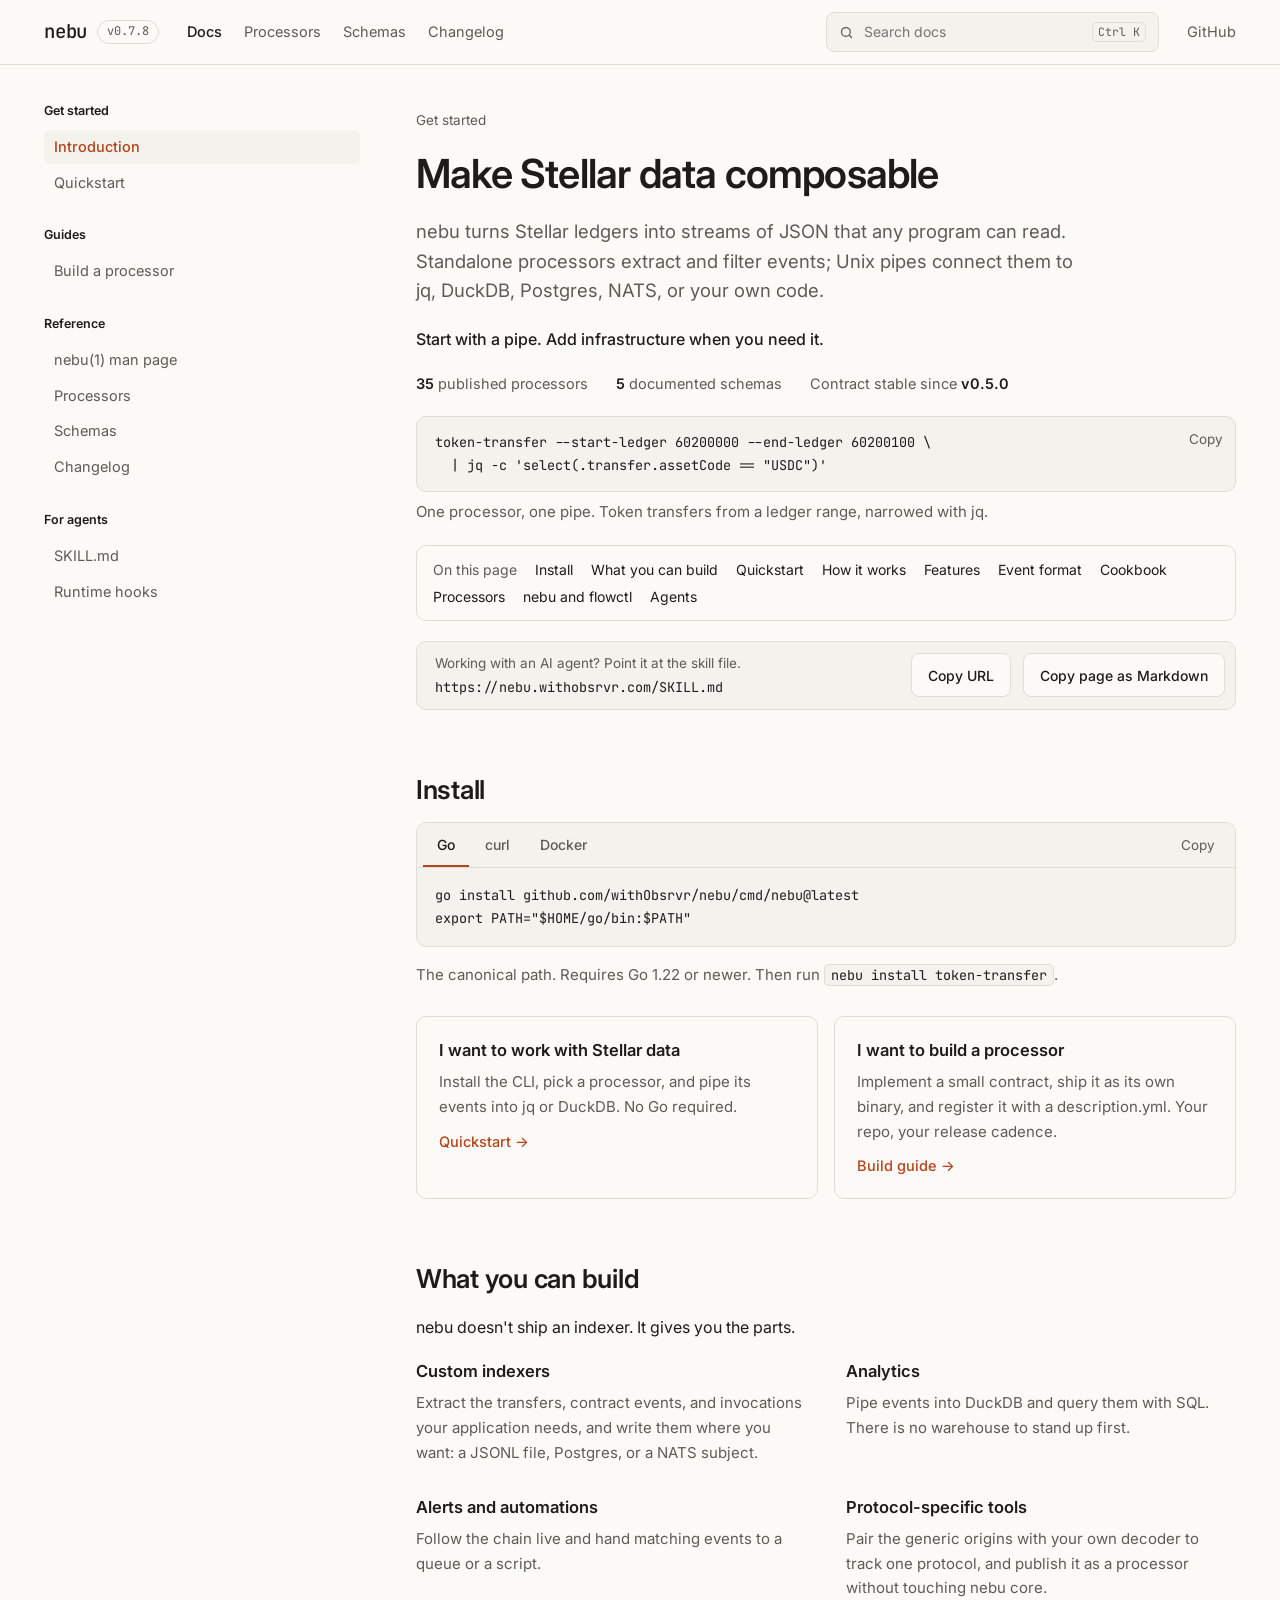
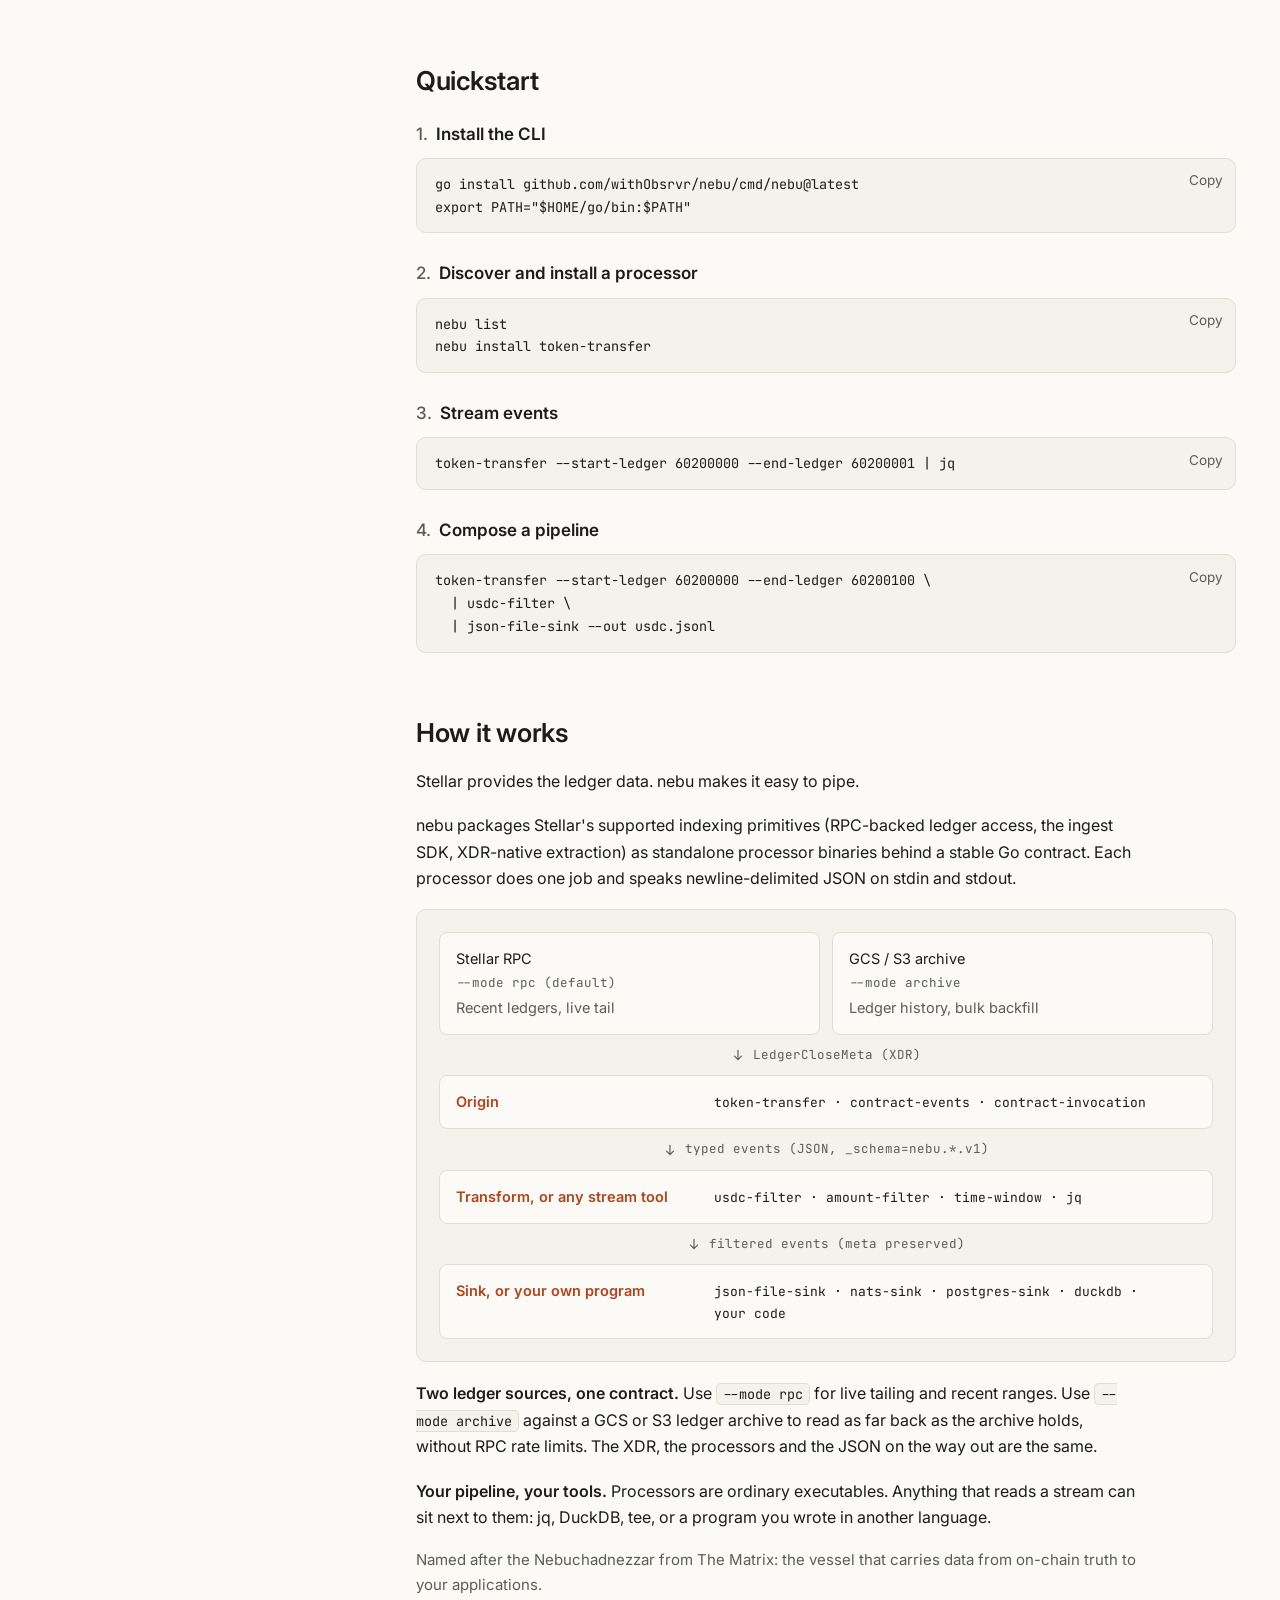
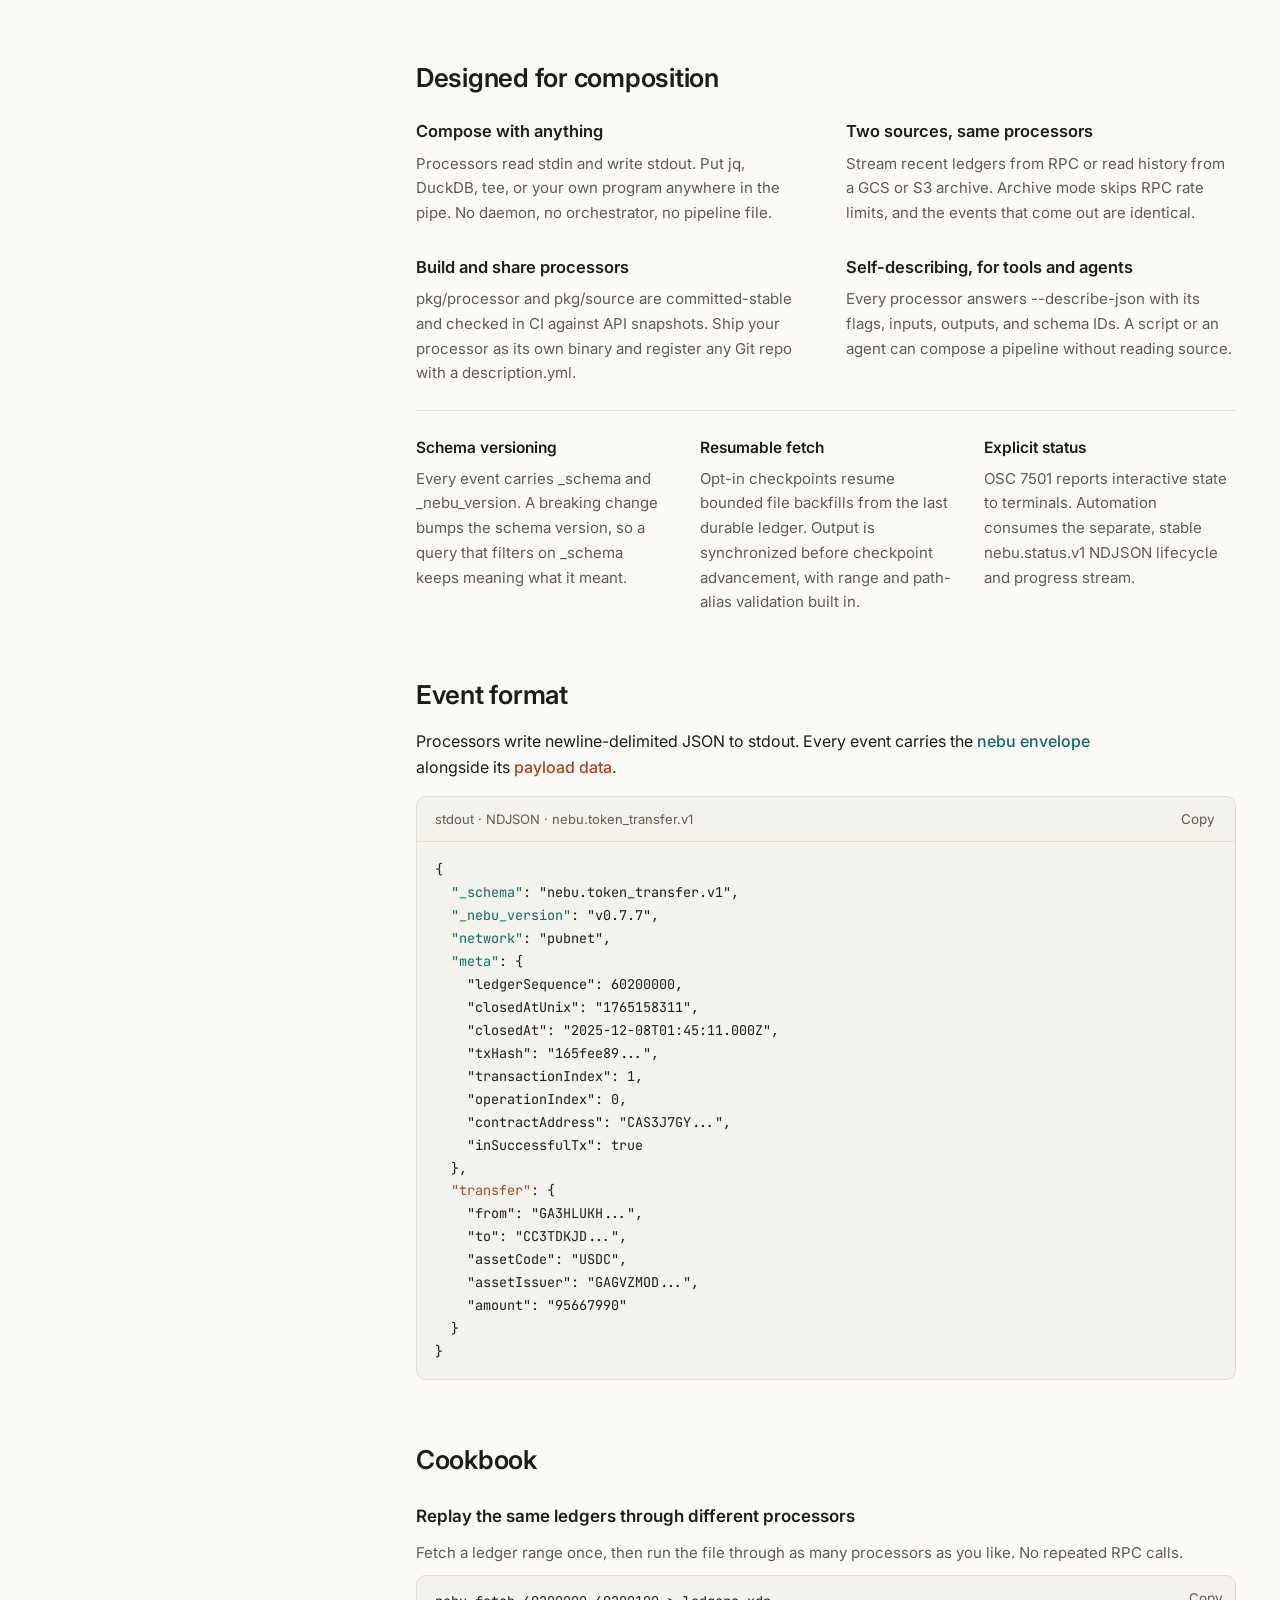
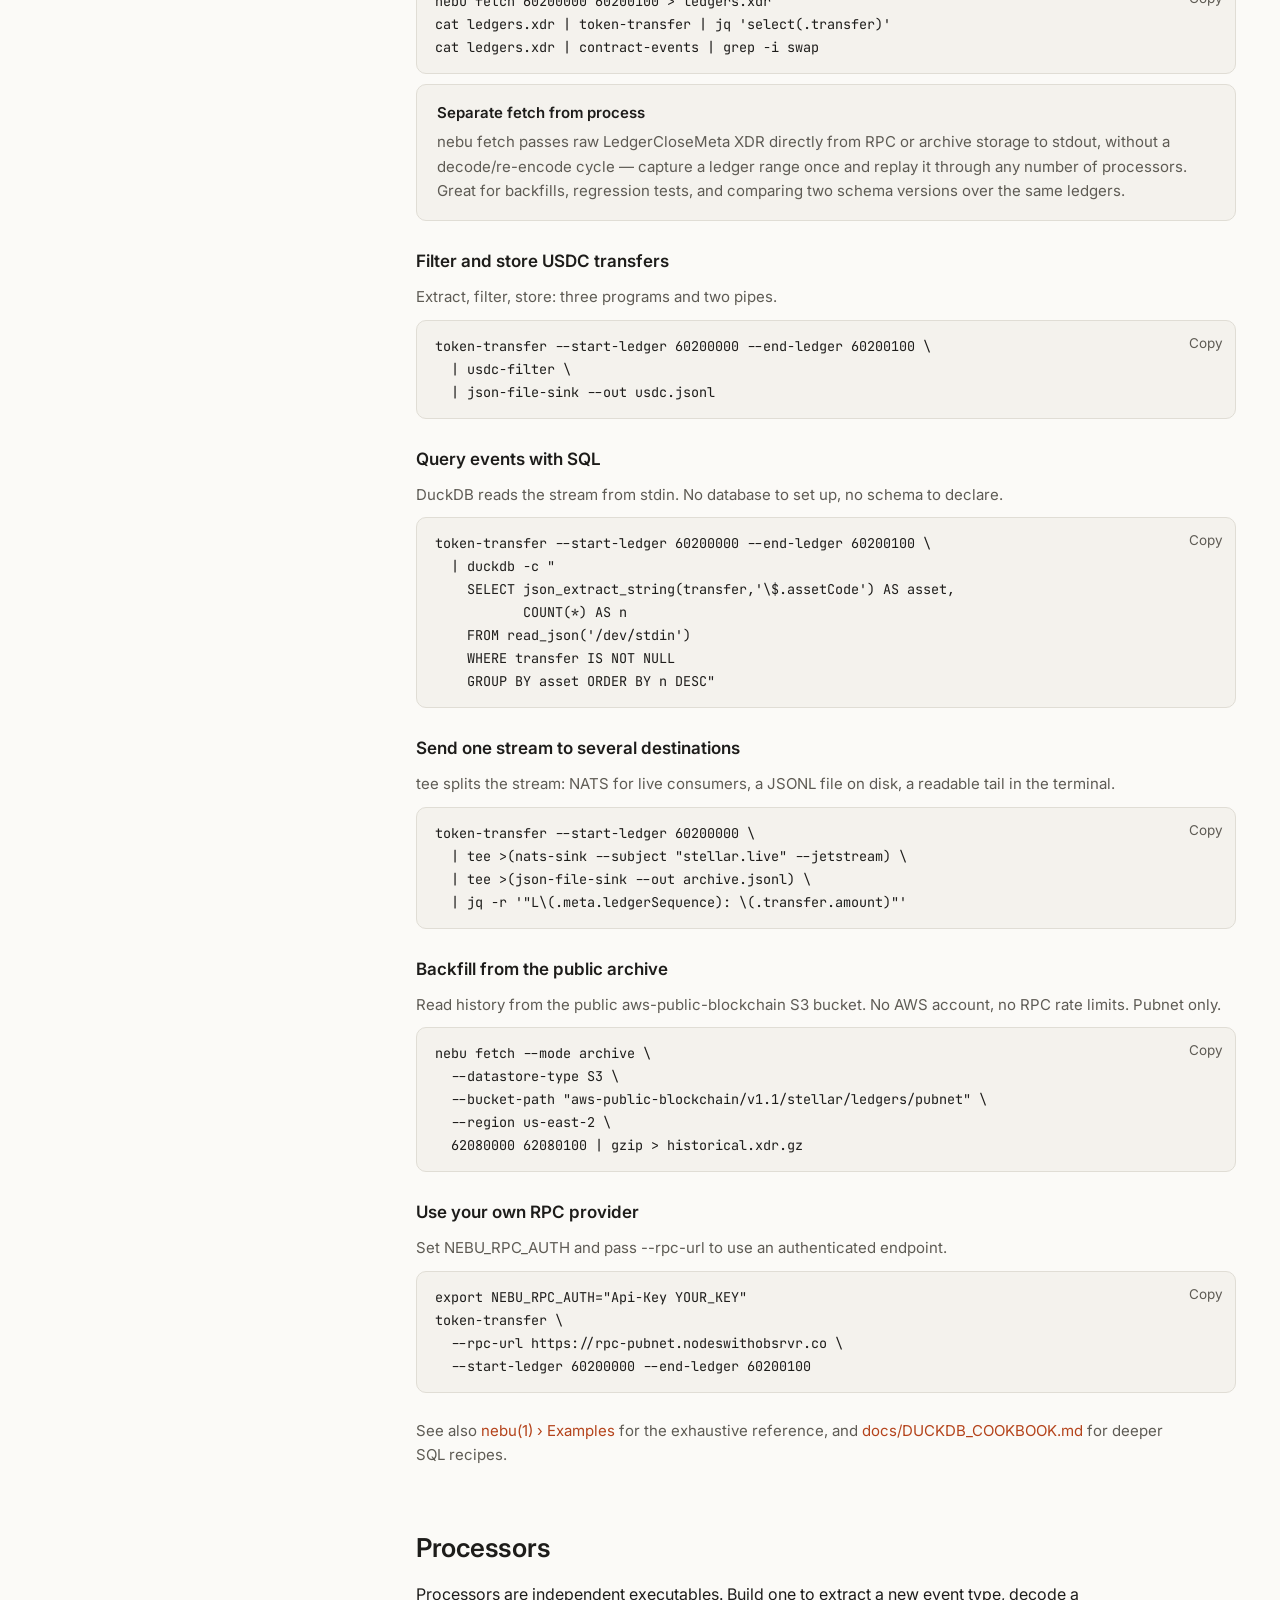
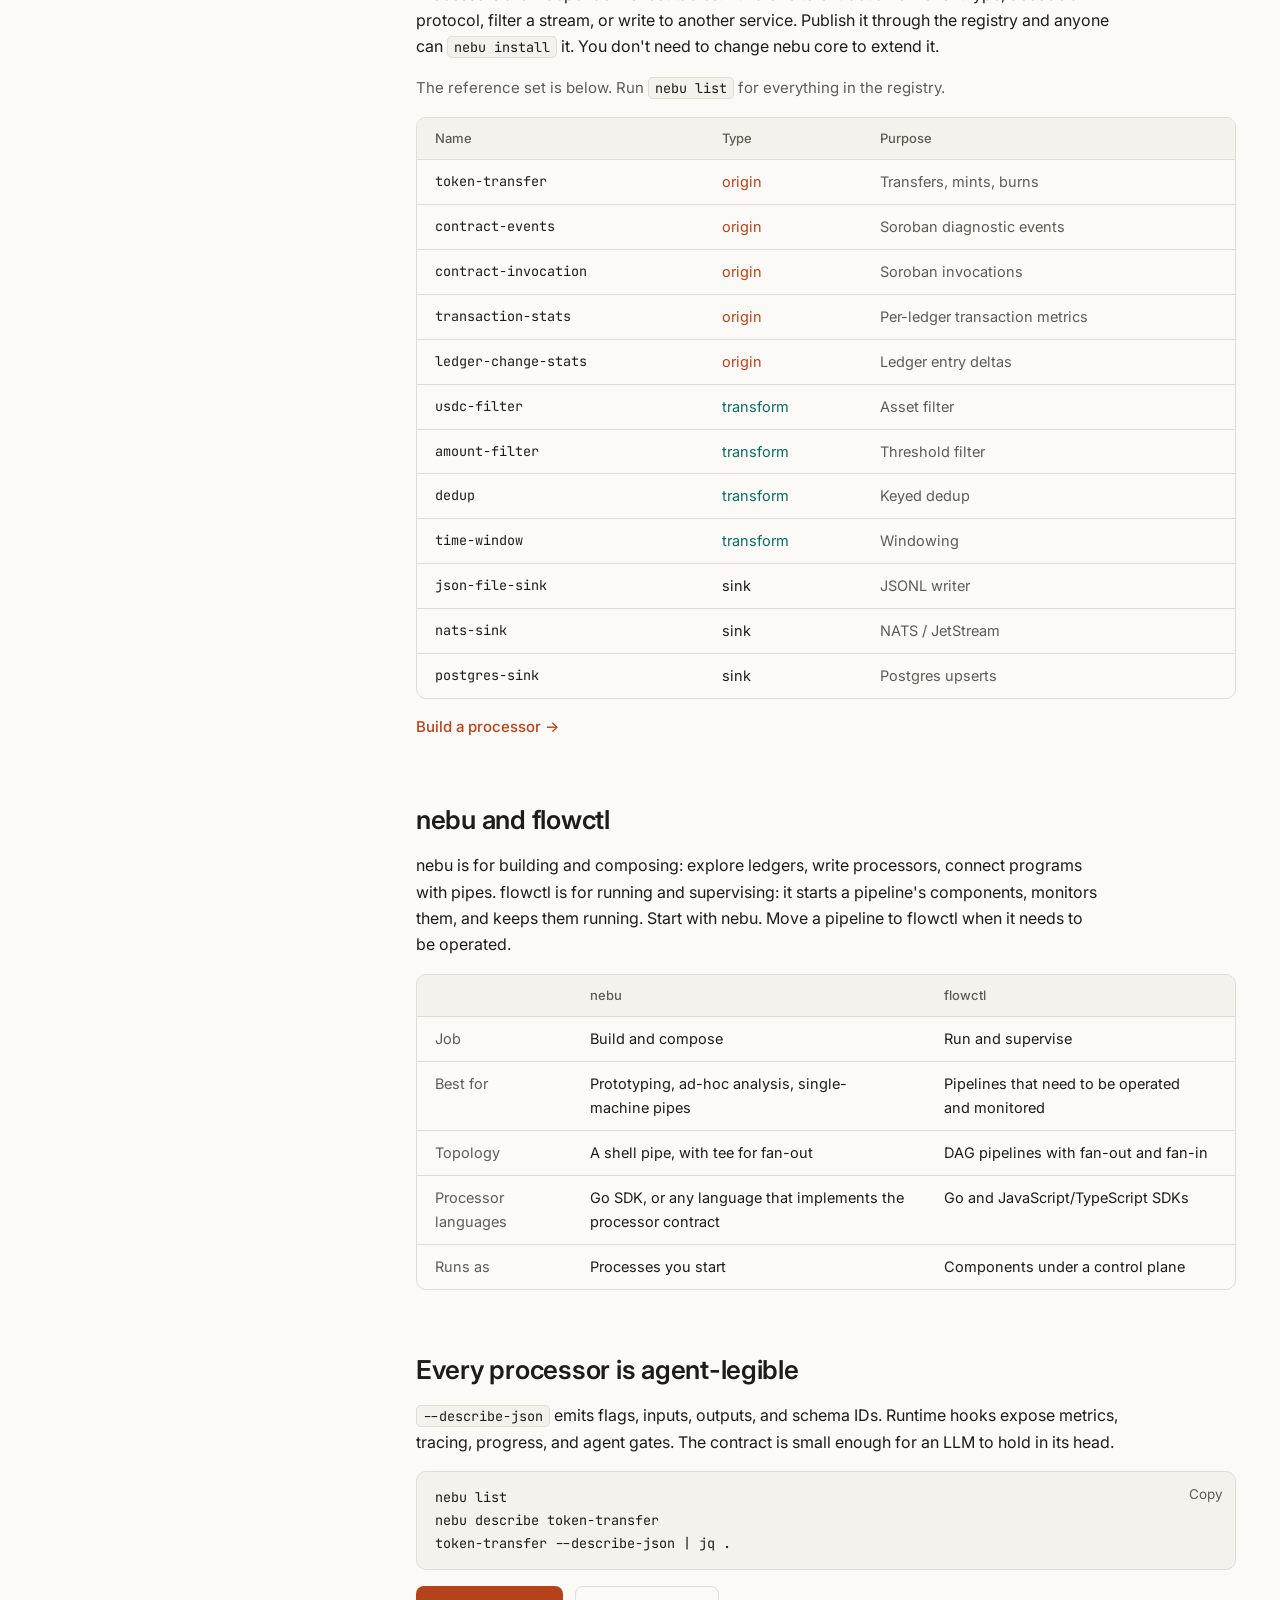
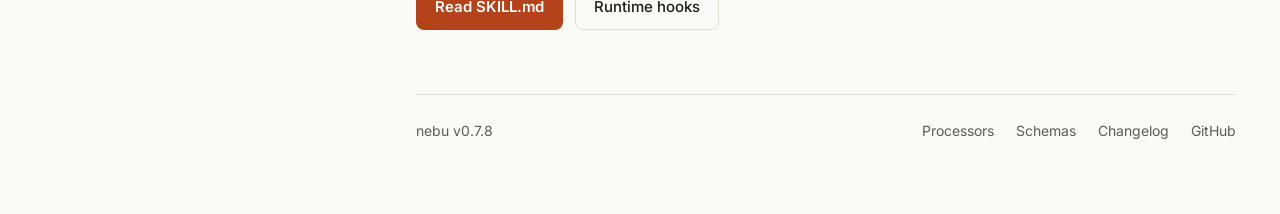
==== docs/index.html @ dd837dcf "docs: prepare v0.7.8 release Rolls the Unreleased section into v0.7.8: the registry repin with the s" ====
<!DOCTYPE html>
<html lang="en">
<head>
<meta charset="utf-8">
<meta name="viewport" content="width=device-width, initial-scale=1">
<meta name="color-scheme" content="dark light">
<title>nebu documentation home</title>
<link rel="preconnect" href="https://fonts.googleapis.com">
<link rel="preconnect" href="https://fonts.gstatic.com" crossorigin>
<link rel="stylesheet" href="https://fonts.googleapis.com/css2?family=Inter:wght@400;500;600&amp;family=JetBrains+Mono:wght@400;500&amp;display=swap">
<link rel="stylesheet" href="assets/nebu.css">
</head>
<body id="top">

<header class="site-header">
<div class="site-header__inner">
<a href="index.html" class="brand">
<span class="brand__name">nebu</span>
<span class="brand__version">v0.7.8</span>
</a>
<nav aria-label="Primary" class="site-nav">
<a href="index.html" class="site-nav__link is-current">Docs</a>
<a href="processors.html" class="site-nav__link">Processors</a>
<a href="schemas.html" class="site-nav__link">Schemas</a>
<a href="changelog.html" class="site-nav__link">Changelog</a>
</nav>
<label data-search class="search">
<svg aria-hidden="true" width="15" height="15" viewBox="0 0 24 24" fill="none" stroke="currentColor" stroke-width="2" stroke-linecap="round"><circle cx="11" cy="11" r="7"></circle><path d="M20 20l-3.5-3.5"></path></svg>
<span class="sr-only">Search the docs</span>
<input type="search" placeholder="Search docs" class="search__input">
<span class="search__kbd">⌘K</span>
</label>
<a href="https://github.com/withObsrvr/nebu" class="site-nav__link">GitHub</a>
</div>
</header>

<div class="layout">

<nav aria-label="Documentation" class="sidebar"><div class="stack gap-2"><div class="sidebar__title">Get started</div><a href="index.html" aria-current="page" class="sidebar__link is-current">Introduction</a><a href="quickstart.html" class="sidebar__link">Quickstart</a></div><div class="stack gap-2"><div class="sidebar__title">Guides</div><a href="build-processors.html" class="sidebar__link">Build a processor</a></div><div class="stack gap-2"><div class="sidebar__title">Reference</div><a href="man.html" class="sidebar__link">nebu(1) man page</a><a href="processors.html" class="sidebar__link">Processors</a><a href="schemas.html" class="sidebar__link">Schemas</a><a href="changelog.html" class="sidebar__link">Changelog</a></div><div class="stack gap-2"><div class="sidebar__title">For agents</div><a href="https://nebu.withobsrvr.com/SKILL.md" class="sidebar__link">SKILL.md</a><a href="https://github.com/withObsrvr/nebu/blob/main/docs/HOOKS.md" class="sidebar__link">Runtime hooks</a></div></nav>

<main class="content">

<section class="stack gap-20">
<div class="eyebrow">Get started</div>
<h1>Make Stellar data composable</h1>
<p class="lede">nebu turns Stellar ledgers into streams of JSON that any program can read. Standalone processors extract and filter events; Unix pipes connect them to jq, DuckDB, Postgres, NATS, or your own code.</p>
<p class="tagline">Start with a pipe. Add infrastructure when you need it.</p>
<div style="display: flex; flex-wrap: wrap; gap: 6px 28px; font-size: 14.5px; color: var(--muted)">
<a href="processors.html" class="muted"><strong class="fg">35</strong> published processors</a>
<a href="schemas.html" class="muted"><strong class="fg">5</strong> documented schemas</a>
<a href="changelog.html" class="muted">Contract stable since <strong class="fg">v0.5.0</strong></a>
</div>
<div class="stack gap-8">
<div data-code class="code-block code-block--inline">
<pre class="code-block__pre">token-transfer --start-ledger 60200000 --end-ledger 60200100 \
  | jq -c 'select(.transfer.assetCode == "USDC")'</pre>
<button type="button" data-copy class="copy-btn">Copy</button>
</div>
<p class="small muted">One processor, one pipe. Token transfers from a ledger range, narrowed with jq.</p>
</div>
<nav aria-label="On this page" class="toc"><span class="muted">On this page</span><a href="#install" class="fg">Install</a><a href="#build" class="fg">What you can build</a><a href="#quickstart" class="fg">Quickstart</a><a href="#architecture" class="fg">How it works</a><a href="#features" class="fg">Features</a><a href="#event-format" class="fg">Event format</a><a href="#cookbook" class="fg">Cookbook</a><a href="#processors" class="fg">Processors</a><a href="#flowctl" class="fg">nebu and flowctl</a><a href="#agents" class="fg">Agents</a></nav>
<div data-code style="display: flex; flex-wrap: wrap; align-items: center; gap: 8px 16px; padding: 10px 10px 10px 18px; border: 1px solid var(--line); border-radius: 10px; background: var(--panel)">
<div style="flex: 1 1 320px; min-width: 0; display: flex; flex-direction: column; gap: 2px">
<span class="eyebrow">Working with an AI agent? Point it at the skill file.</span>
<pre style="margin: 0; overflow-x: auto; font-family: 'JetBrains Mono', ui-monospace, Menlo, monospace; font-size: 13.5px; color: var(--fg)">https://nebu.withobsrvr.com/SKILL.md</pre>
</div>
<div class="row-wrap">
<button type="button" data-copy class="btn btn--sm">Copy URL</button>
<button type="button" data-copy-page class="btn btn--sm">Copy page as Markdown</button>
</div>
</div>
</section>

<section id="install" class="stack gap-16">
<h2>Install</h2>
<div data-code class="code-block">
<div class="code-block__head code-block__head--tabs">
<div role="tablist" data-tabs aria-label="Install method" class="tabs">
<button type="button" role="tab" class="tab" id="tab-go" data-tab="go" aria-controls="panel-go" aria-selected="true">Go</button>
<button type="button" role="tab" class="tab" id="tab-curl" data-tab="curl" aria-controls="panel-curl" aria-selected="false" tabindex="-1">curl</button>
<button type="button" role="tab" class="tab" id="tab-docker" data-tab="docker" aria-controls="panel-docker" aria-selected="false" tabindex="-1">Docker</button>
</div>
<button type="button" data-copy class="copy-btn">Copy</button>
</div>
<div role="tabpanel" id="panel-go" aria-labelledby="tab-go" data-panel="go">
<pre class="code-block__pre code-block__pre--roomy">go install github.com/withObsrvr/nebu/cmd/nebu@latest
export PATH="$HOME/go/bin:$PATH"</pre>
</div>
<div role="tabpanel" id="panel-curl" aria-labelledby="tab-curl" data-panel="curl" hidden>
<pre class="code-block__pre code-block__pre--roomy">curl -sSL https://nebu.withobsrvr.com/install.sh | sh</pre>
</div>
<div role="tabpanel" id="panel-docker" aria-labelledby="tab-docker" data-panel="docker" hidden>
<pre class="code-block__pre code-block__pre--roomy">docker run --rm withobsrvr/nebu:latest --version
docker run --rm withobsrvr/nebu:latest \
  fetch 60200000 60200001 &gt; ledgers.xdr</pre>
</div>
</div>
<div data-panel="go">
<p class="small muted">The canonical path. Requires Go 1.22 or newer. Then run <code class="ic">nebu install token-transfer</code>.</p>
</div>
<div data-panel="curl" hidden>
<p class="small muted">Grabs a pre-built binary from the latest GitHub release. No Go toolchain required. Read the script before piping to sh if that's your policy.</p>
</div>
<div data-panel="docker" hidden>
<p class="small muted">The image contains the nebu CLI only; published processors are installed or packaged separately from the external registry. Use it for raw fetches and CLI inspection.</p>
</div>
<div style="display: grid; grid-template-columns: repeat(auto-fit, minmax(min(300px, 100%), 1fr)); gap: 16px; margin-top: 12px">
<a href="quickstart.html" class="card">
<span class="card__title">I want to work with Stellar data</span>
<span class="small muted">Install the CLI, pick a processor, and pipe its events into jq or DuckDB. No Go required.</span>
<span class="card__cta">Quickstart →</span>
</a>
<a href="build-processors.html" class="card">
<span class="card__title">I want to build a processor</span>
<span class="small muted">Implement a small contract, ship it as its own binary, and register it with a description.yml. Your repo, your release cadence.</span>
<span class="card__cta">Build guide →</span>
</a>
</div>
</section>

<section id="build" class="stack gap-18">
<h2>What you can build</h2>
<p class="measure">nebu doesn't ship an indexer. It gives you the parts.</p>
<div class="grid-features">
<div class="stack gap-6">
<h3 class="h3-sm">Custom indexers</h3>
<p class="small muted">Extract the transfers, contract events, and invocations your application needs, and write them where you want: a JSONL file, Postgres, or a NATS subject.</p>
</div>
<div class="stack gap-6">
<h3 class="h3-sm">Analytics</h3>
<p class="small muted">Pipe events into DuckDB and query them with SQL. There is no warehouse to stand up first.</p>
</div>
<div class="stack gap-6">
<h3 class="h3-sm">Alerts and automations</h3>
<p class="small muted">Follow the chain live and hand matching events to a queue or a script.</p>
</div>
<div class="stack gap-6">
<h3 class="h3-sm">Protocol-specific tools</h3>
<p class="small muted">Pair the generic origins with your own decoder to track one protocol, and publish it as a processor without touching nebu core.</p>
</div>
</div>
</section>

<section id="quickstart" class="stack gap-22">
<h2>Quickstart</h2>
<ol class="steps">
<li class="stack gap-10">
<h3><span class="step-num">1.</span>Install the CLI</h3>
<div data-code class="code-block code-block--inline">
<pre class="code-block__pre">go install github.com/withObsrvr/nebu/cmd/nebu@latest
export PATH="$HOME/go/bin:$PATH"</pre>
<button type="button" data-copy class="copy-btn">Copy</button>
</div>
</li>
<li class="stack gap-10">
<h3><span class="step-num">2.</span>Discover and install a processor</h3>
<div data-code class="code-block code-block--inline">
<pre class="code-block__pre">nebu list
nebu install token-transfer</pre>
<button type="button" data-copy class="copy-btn">Copy</button>
</div>
</li>
<li class="stack gap-10">
<h3><span class="step-num">3.</span>Stream events</h3>
<div data-code class="code-block code-block--inline">
<pre class="code-block__pre">token-transfer --start-ledger 60200000 --end-ledger 60200001 | jq</pre>
<button type="button" data-copy class="copy-btn">Copy</button>
</div>
</li>
<li class="stack gap-10">
<h3><span class="step-num">4.</span>Compose a pipeline</h3>
<div data-code class="code-block code-block--inline">
<pre class="code-block__pre">token-transfer --start-ledger 60200000 --end-ledger 60200100 \
  | usdc-filter \
  | json-file-sink --out usdc.jsonl</pre>
<button type="button" data-copy class="copy-btn">Copy</button>
</div>
</li>
</ol>
</section>

<section id="architecture" class="stack gap-18">
<h2>How it works</h2>
<p class="measure">Stellar provides the ledger data. nebu makes it easy to pipe.</p>
<p class="measure">nebu packages Stellar's supported indexing primitives (RPC-backed ledger access, the ingest SDK, XDR-native extraction) as standalone processor binaries behind a stable Go contract. Each processor does one job and speaks newline-delimited JSON on stdin and stdout.</p>
<div class="flow">
<div style="display: grid; grid-template-columns: repeat(auto-fit, minmax(min(240px, 100%), 1fr)); gap: 12px">
<div class="flow__source">
<span>Stellar RPC</span>
<span class="mono xs muted">--mode rpc (default)</span>
<span class="muted">Recent ledgers, live tail</span>
</div>
<div class="flow__source">
<span>GCS / S3 archive</span>
<span class="mono xs muted">--mode archive</span>
<span class="muted">Ledger history, bulk backfill</span>
</div>
</div>
<div class="flow__arrow">
<svg aria-hidden="true" width="14" height="14" viewBox="0 0 24 24" fill="none" stroke="currentColor" stroke-width="2" stroke-linecap="round" stroke-linejoin="round"><path d="M12 4v16M6 14l6 6 6-6"></path></svg>
<span>LedgerCloseMeta (XDR)</span>
</div>
<div class="flow__stage">
<span class="flow__stage-name">Origin</span>
<span class="flow__stage-items">token-transfer · contract-events · contract-invocation</span>
</div>
<div class="flow__arrow">
<svg aria-hidden="true" width="14" height="14" viewBox="0 0 24 24" fill="none" stroke="currentColor" stroke-width="2" stroke-linecap="round" stroke-linejoin="round"><path d="M12 4v16M6 14l6 6 6-6"></path></svg>
<span>typed events (JSON, _schema=nebu.*.v1)</span>
</div>
<div class="flow__stage">
<span class="flow__stage-name">Transform, or any stream tool</span>
<span class="flow__stage-items">usdc-filter · amount-filter · time-window · jq</span>
</div>
<div class="flow__arrow">
<svg aria-hidden="true" width="14" height="14" viewBox="0 0 24 24" fill="none" stroke="currentColor" stroke-width="2" stroke-linecap="round" stroke-linejoin="round"><path d="M12 4v16M6 14l6 6 6-6"></path></svg>
<span>filtered events (meta preserved)</span>
</div>
<div class="flow__stage">
<span class="flow__stage-name">Sink, or your own program</span>
<span class="flow__stage-items">json-file-sink · nats-sink · postgres-sink · duckdb · your code</span>
</div>
</div>
<p class="measure"><strong>Two ledger sources, one contract.</strong> Use <code class="ic">--mode rpc</code> for live tailing and recent ranges. Use <code class="ic">--mode archive</code> against a GCS or S3 ledger archive to read as far back as the archive holds, without RPC rate limits. The XDR, the processors and the JSON on the way out are the same.</p>
<p class="measure"><strong>Your pipeline, your tools.</strong> Processors are ordinary executables. Anything that reads a stream can sit next to them: jq, DuckDB, tee, or a program you wrote in another language.</p>
<p class="measure small muted">Named after the Nebuchadnezzar from The Matrix: the vessel that carries data from on-chain truth to your applications.</p>
</section>

<section id="features" class="stack gap-24">
<h2>Designed for composition</h2>
<div class="grid-features">
<div class="stack gap-6">
<h3 class="h3-sm">Compose with anything</h3>
<p class="small muted">Processors read stdin and write stdout. Put jq, DuckDB, tee, or your own program anywhere in the pipe. No daemon, no orchestrator, no pipeline file.</p>
</div>
<div class="stack gap-6">
<h3 class="h3-sm">Two sources, same processors</h3>
<p class="small muted">Stream recent ledgers from RPC or read history from a GCS or S3 archive. Archive mode skips RPC rate limits, and the events that come out are identical.</p>
</div>
<div class="stack gap-6">
<h3 class="h3-sm">Build and share processors</h3>
<p class="small muted">pkg/processor and pkg/source are committed-stable and checked in CI against API snapshots. Ship your processor as its own binary and register any Git repo with a description.yml.</p>
</div>
<div class="stack gap-6">
<h3 class="h3-sm">Self-describing, for tools and agents</h3>
<p class="small muted">Every processor answers --describe-json with its flags, inputs, outputs, and schema IDs. A script or an agent can compose a pipeline without reading source.</p>
</div>
</div>
<div class="grid-features grid-features--minor">
<div class="stack gap-6">
<h3 class="h3-xs">Schema versioning</h3>
<p class="small muted">Every event carries _schema and _nebu_version. A breaking change bumps the schema version, so a query that filters on _schema keeps meaning what it meant.</p>
</div>
<div class="stack gap-6">
<h3 class="h3-xs">Resumable fetch</h3>
<p class="small muted">Opt-in checkpoints resume bounded file backfills from the last durable ledger. Output is synchronized before checkpoint advancement, with range and path-alias validation built in.</p>
</div>
<div class="stack gap-6">
<h3 class="h3-xs">Explicit status</h3>
<p class="small muted">OSC 7501 reports interactive state to terminals. Automation consumes the separate, stable nebu.status.v1 NDJSON lifecycle and progress stream.</p>
</div>
</div>
</section>

<section id="event-format" class="stack gap-16">
<h2>Event format</h2>
<p class="measure">Processors write newline-delimited JSON to stdout. Every event carries the <span style="color: var(--teal); font-weight: 500">nebu envelope</span> alongside its <span style="color: var(--accent); font-weight: 500">payload data</span>.</p>
<div data-code class="code-block">
<div class="code-block__head">
<span class="code-block__label">stdout · NDJSON · nebu.token_transfer.v1</span>
<button type="button" data-copy class="copy-btn">Copy</button>
</div>
<pre class="code-block__pre code-block__pre--roomy">{
  <span class="teal">"_schema"</span>: "nebu.token_transfer.v1",
  <span class="teal">"_nebu_version"</span>: "v0.7.7",
  <span class="teal">"network"</span>: "pubnet",
  <span class="teal">"meta"</span>: {
    "ledgerSequence": 60200000,
    "closedAtUnix": "1765158311",
    "closedAt": "2025-12-08T01:45:11.000Z",
    "txHash": "165fee89...",
    "transactionIndex": 1,
    "operationIndex": 0,
    "contractAddress": "CAS3J7GY...",
    "inSuccessfulTx": true
  },
  <span class="accent">"transfer"</span>: {
    "from": "GA3HLUKH...",
    "to": "CC3TDKJD...",
    "assetCode": "USDC",
    "assetIssuer": "GAGVZMOD...",
    "amount": "95667990"
  }
}</pre>
</div>
</section>

<section id="cookbook" class="stack gap-26">
<h2>Cookbook</h2>

<div class="stack gap-10">
<h3>Replay the same ledgers through different processors</h3>
<p class="small muted">Fetch a ledger range once, then run the file through as many processors as you like. No repeated RPC calls.</p>
<div data-code class="code-block code-block--inline">
<pre class="code-block__pre">nebu fetch 60200000 60200100 &gt; ledgers.xdr
cat ledgers.xdr | token-transfer | jq 'select(.transfer)'
cat ledgers.xdr | contract-events | grep -i swap</pre>
<button type="button" data-copy class="copy-btn">Copy</button>
</div>
<div role="note" class="callout">
<strong>Separate fetch from process</strong>
<span class="muted">nebu fetch passes raw LedgerCloseMeta XDR directly from RPC or archive storage to stdout, without a decode/re-encode cycle — capture a ledger range once and replay it through any number of processors. Great for backfills, regression tests, and comparing two schema versions over the same ledgers.</span>
</div>
</div>

<div class="stack gap-10">
<h3>Filter and store USDC transfers</h3>
<p class="small muted">Extract, filter, store: three programs and two pipes.</p>
<div data-code class="code-block code-block--inline">
<pre class="code-block__pre">token-transfer --start-ledger 60200000 --end-ledger 60200100 \
  | usdc-filter \
  | json-file-sink --out usdc.jsonl</pre>
<button type="button" data-copy class="copy-btn">Copy</button>
</div>
</div>

<div class="stack gap-10">
<h3>Query events with SQL</h3>
<p class="small muted">DuckDB reads the stream from stdin. No database to set up, no schema to declare.</p>
<div data-code class="code-block code-block--inline">
<pre class="code-block__pre">token-transfer --start-ledger 60200000 --end-ledger 60200100 \
  | duckdb -c "
    SELECT json_extract_string(transfer,'\$.assetCode') AS asset,
           COUNT(*) AS n
    FROM read_json('/dev/stdin')
    WHERE transfer IS NOT NULL
    GROUP BY asset ORDER BY n DESC"</pre>
<button type="button" data-copy class="copy-btn">Copy</button>
</div>
</div>

<div class="stack gap-10">
<h3>Send one stream to several destinations</h3>
<p class="small muted">tee splits the stream: NATS for live consumers, a JSONL file on disk, a readable tail in the terminal.</p>
<div data-code class="code-block code-block--inline">
<pre class="code-block__pre">token-transfer --start-ledger 60200000 \
  | tee &gt;(nats-sink --subject "stellar.live" --jetstream) \
  | tee &gt;(json-file-sink --out archive.jsonl) \
  | jq -r '"L\(.meta.ledgerSequence): \(.transfer.amount)"'</pre>
<button type="button" data-copy class="copy-btn">Copy</button>
</div>
</div>

<div class="stack gap-10">
<h3>Backfill from the public archive</h3>
<p class="small muted">Read history from the public aws-public-blockchain S3 bucket. No AWS account, no RPC rate limits. Pubnet only.</p>
<div data-code class="code-block code-block--inline">
<pre class="code-block__pre">nebu fetch --mode archive \
  --datastore-type S3 \
  --bucket-path "aws-public-blockchain/v1.1/stellar/ledgers/pubnet" \
  --region us-east-2 \
  62080000 62080100 | gzip &gt; historical.xdr.gz</pre>
<button type="button" data-copy class="copy-btn">Copy</button>
</div>
</div>

<div class="stack gap-10">
<h3>Use your own RPC provider</h3>
<p class="small muted">Set NEBU_RPC_AUTH and pass --rpc-url to use an authenticated endpoint.</p>
<div data-code class="code-block code-block--inline">
<pre class="code-block__pre">export NEBU_RPC_AUTH="Api-Key YOUR_KEY"
token-transfer \
  --rpc-url https://rpc-pubnet.nodeswithobsrvr.co \
  --start-ledger 60200000 --end-ledger 60200100</pre>
<button type="button" data-copy class="copy-btn">Copy</button>
</div>
</div>

<p class="small muted">See also <a href="man.html">nebu(1) › Examples</a> for the exhaustive reference, and <a href="https://github.com/withObsrvr/nebu/blob/main/docs/DUCKDB_COOKBOOK.md">docs/DUCKDB_COOKBOOK.md</a> for deeper SQL recipes.</p>
</section>

<section id="processors" class="stack gap-16">
<h2>Processors</h2>
<p class="measure">Processors are independent executables. Build one to extract a new event type, decode a protocol, filter a stream, or write to another service. Publish it through the registry and anyone can <code class="ic">nebu install</code> it. You don't need to change nebu core to extend it.</p>
<p class="measure small muted">The reference set is below. Run <code class="ic">nebu list</code> for everything in the registry.</p>
<div class="table-wrap">
<table class="table">
<thead>
<tr>
<th scope="col">Name</th>
<th scope="col">Type</th>
<th scope="col">Purpose</th>
</tr>
</thead>
<tbody>
<tr><td class="mono">token-transfer</td><td class="accent">origin</td><td class="muted">Transfers, mints, burns</td></tr>
<tr><td class="mono">contract-events</td><td class="accent">origin</td><td class="muted">Soroban diagnostic events</td></tr>
<tr><td class="mono">contract-invocation</td><td class="accent">origin</td><td class="muted">Soroban invocations</td></tr>
<tr><td class="mono">transaction-stats</td><td class="accent">origin</td><td class="muted">Per-ledger transaction metrics</td></tr>
<tr><td class="mono">ledger-change-stats</td><td class="accent">origin</td><td class="muted">Ledger entry deltas</td></tr>
<tr><td class="mono">usdc-filter</td><td class="teal">transform</td><td class="muted">Asset filter</td></tr>
<tr><td class="mono">amount-filter</td><td class="teal">transform</td><td class="muted">Threshold filter</td></tr>
<tr><td class="mono">dedup</td><td class="teal">transform</td><td class="muted">Keyed dedup</td></tr>
<tr><td class="mono">time-window</td><td class="teal">transform</td><td class="muted">Windowing</td></tr>
<tr><td class="mono">json-file-sink</td><td>sink</td><td class="muted">JSONL writer</td></tr>
<tr><td class="mono">nats-sink</td><td>sink</td><td class="muted">NATS / JetStream</td></tr>
<tr><td class="mono">postgres-sink</td><td>sink</td><td class="muted">Postgres upserts</td></tr>
</tbody>
</table>
</div>
<a href="build-processors.html" class="link-cta">Build a processor →</a>
</section>

<section id="flowctl" class="stack gap-16">
<h2>nebu and flowctl</h2>
<p class="measure">nebu is for building and composing: explore ledgers, write processors, connect programs with pipes. flowctl is for running and supervising: it starts a pipeline's components, monitors them, and keeps them running. Start with nebu. Move a pipeline to flowctl when it needs to be operated.</p>
<div class="table-wrap">
<table class="table">
<thead>
<tr>
<th scope="col"><span class="sr-only">Aspect</span></th>
<th scope="col">nebu</th>
<th scope="col">flowctl</th>
</tr>
</thead>
<tbody>
<tr><th scope="row" class="muted">Job</th><td>Build and compose</td><td>Run and supervise</td></tr>
<tr><th scope="row" class="muted">Best for</th><td>Prototyping, ad-hoc analysis, single-machine pipes</td><td>Pipelines that need to be operated and monitored</td></tr>
<tr><th scope="row" class="muted">Topology</th><td>A shell pipe, with tee for fan-out</td><td>DAG pipelines with fan-out and fan-in</td></tr>
<tr><th scope="row" class="muted">Processor languages</th><td>Go SDK, or any language that implements the processor contract</td><td>Go and JavaScript/TypeScript SDKs</td></tr>
<tr><th scope="row" class="muted">Runs as</th><td>Processes you start</td><td>Components under a control plane</td></tr>
</tbody>
</table>
</div>
</section>

<section id="agents" class="stack gap-16">
<h2>Every processor is agent-legible</h2>
<p class="measure"><code class="ic">--describe-json</code> emits flags, inputs, outputs, and schema IDs. Runtime hooks expose metrics, tracing, progress, and agent gates. The contract is small enough for an LLM to hold in its head.</p>
<div data-code class="code-block code-block--inline">
<pre class="code-block__pre">nebu list
nebu describe token-transfer
token-transfer --describe-json | jq .</pre>
<button type="button" data-copy class="copy-btn">Copy</button>
</div>
<div class="row-wrap">
<a href="https://nebu.withobsrvr.com/SKILL.md" class="btn btn--primary">Read SKILL.md</a>
<a href="https://github.com/withObsrvr/nebu/blob/main/docs/HOOKS.md" class="btn">Runtime hooks</a>
</div>
</section>

<footer class="site-footer">
<span>nebu v0.7.8</span>
<div class="site-footer__links">
<a href="processors.html" class="muted">Processors</a>
<a href="schemas.html" class="muted">Schemas</a>
<a href="changelog.html" class="muted">Changelog</a>
<a href="https://github.com/withObsrvr/nebu" class="muted">GitHub</a>
</div>
</footer>

</main>
</div>

<script src="assets/nebu.js"></script>
</body>
</html>
---- docs/assets/nebu.css ----
/* =============================================================================
 * nebu.css — shared styles for the nebu documentation site.
 *
 * Calm docs layout: top bar, section sidebar, one reading column.
 * Dark by default; follows the reader's light-mode preference.
 * Every page links this file; no build step, no CDN framework.
 * =========================================================================== */

/* ---- Tokens ------------------------------------------------------------ */

:root {
  --bg: #141413;
  --panel: #1c1c1a;
  --code: #0f0f0e;
  --line: #2e2d2a;
  --fg: #ebe9e4;
  --muted: #a8a49c;
  --accent: #ff8a5c;
  --teal: #6fd3c5;
  --btn-bg: #ff7f50;
  --btn-fg: #1d0e07;
  --code-fg: #e4e1da;

  --font-sans: Inter, system-ui, -apple-system, 'Segoe UI', sans-serif;
  --font-mono: 'JetBrains Mono', ui-monospace, Menlo, monospace;

  color-scheme: dark;
}

@media (prefers-color-scheme: light) {
  :root {
    --bg: #fbfaf7;
    --panel: #f4f2ed;
    --code: #f4f2ed;
    --line: #e0ddd5;
    --fg: #1d1c1a;
    --muted: #5e5b54;
    --accent: #b4431b;
    --teal: #0d6b61;
    --btn-bg: #b4431b;
    --btn-fg: #ffffff;
    --code-fg: #1d1c1a;
    color-scheme: light;
  }
}

/* ---- Base -------------------------------------------------------------- */

*, *::before, *::after { box-sizing: border-box; }

html { scroll-behavior: smooth; }

body {
  margin: 0;
  background: var(--bg);
  color: var(--fg);
  font-family: var(--font-sans);
  font-size: 16px;
  line-height: 1.65;
  text-wrap: pretty;
}

a { color: var(--accent); text-decoration: none; }
a:hover { color: var(--fg); text-decoration: underline; }
:focus-visible { outline: 2px solid var(--accent); outline-offset: 2px; }

/* In-page jumps land clear of the top edge */
[id] { scroll-margin-top: 24px; }

.sr-only {
  position: absolute;
  width: 1px;
  height: 1px;
  overflow: hidden;
  clip-path: inset(50%);
  white-space: nowrap;
}

/* ---- Text utilities ---------------------------------------------------- */

.fg     { color: var(--fg); }
.muted  { color: var(--muted); }
.accent { color: var(--accent); }
.teal   { color: var(--teal); }
.strong { font-weight: 600; }
.small  { font-size: 15px; }
.mono   { font-family: var(--font-mono); font-size: 13.5px; }
.mono.xs { font-size: 12.5px; }
.nowrap { white-space: nowrap; }
.measure { max-width: 720px; }

.stack { display: flex; flex-direction: column; }
.gap-2  { gap: 2px; }
.gap-4  { gap: 4px; }
.gap-6  { gap: 6px; }
.gap-8  { gap: 8px; }
.gap-10 { gap: 10px; }
.gap-12 { gap: 12px; }
.gap-14 { gap: 14px; }
.gap-16 { gap: 16px; }
.gap-18 { gap: 18px; }
.gap-20 { gap: 20px; }
.gap-22 { gap: 22px; }
.gap-24 { gap: 24px; }
.gap-26 { gap: 26px; }

.row      { display: flex; align-items: center; gap: 12px; }
.row-wrap { display: flex; flex-wrap: wrap; align-items: center; gap: 8px 12px; }

/* ---- Top bar ----------------------------------------------------------- */

.site-header { border-bottom: 1px solid var(--line); }

.site-header__inner {
  max-width: 1240px;
  margin: 0 auto;
  padding: 10px 24px;
  display: flex;
  flex-wrap: wrap;
  align-items: center;
  gap: 12px 28px;
}

.brand {
  display: flex;
  align-items: center;
  gap: 10px;
  min-height: 44px;
  color: var(--fg);
}
.brand:hover { text-decoration: none; }

.brand__name {
  font-family: var(--font-mono);
  font-size: 19px;
  font-weight: 500;
  letter-spacing: -0.01em;
}

.brand__version {
  font-family: var(--font-mono);
  font-size: 12px;
  color: var(--muted);
  border: 1px solid var(--line);
  border-radius: 999px;
  padding: 1px 9px;
}

.site-nav {
  display: flex;
  flex-wrap: wrap;
  gap: 4px 22px;
  font-size: 14.5px;
  flex: 1 1 auto;
}

.site-nav__link { color: var(--muted); font-size: 14.5px; line-height: 44px; }
.site-nav__link.is-current { color: var(--fg); font-weight: 500; }

/* ---- Search ------------------------------------------------------------ */

.search {
  position: relative;
  display: flex;
  align-items: center;
  gap: 8px;
  height: 40px;
  padding: 0 12px;
  border: 1px solid var(--line);
  border-radius: 8px;
  background: var(--panel);
  color: var(--muted);
  font-size: 14px;
  flex: 0 1 240px;
}
.search:focus-within { border-color: var(--accent); }

.search__input {
  flex: 1 1 auto;
  min-width: 0;
  background: transparent;
  border: 0;
  outline: 0;
  color: var(--fg);
  font: inherit;
}
.search__input::-webkit-search-cancel-button { display: none; }

.search__kbd {
  font-family: var(--font-mono);
  font-size: 11.5px;
  border: 1px solid var(--line);
  border-radius: 5px;
  padding: 0 5px;
  white-space: nowrap;
}

.search__results {
  position: absolute;
  top: calc(100% + 6px);
  left: 0;
  z-index: 10;
  width: max(100%, 340px);
  max-width: calc(100vw - 48px);
  max-height: 60vh;
  overflow-y: auto;
  margin: 0;
  padding: 6px;
  list-style: none;
  border: 1px solid var(--line);
  border-radius: 10px;
  background: var(--panel);
  box-shadow: 0 12px 32px rgba(0, 0, 0, 0.25);
}
.search__results[hidden] { display: none; }

.search__result a {
  display: flex;
  flex-direction: column;
  padding: 7px 10px;
  border-radius: 6px;
  color: var(--fg);
  line-height: 1.4;
}
.search__result a:hover,
.search__result[aria-selected="true"] a {
  background: var(--bg);
  text-decoration: none;
}
.search__result-page { font-size: 12.5px; color: var(--muted); }
.search__empty { padding: 7px 10px; color: var(--muted); }

/* ---- Layout ------------------------------------------------------------ */

.layout {
  max-width: 1240px;
  margin: 0 auto;
  padding: 0 24px;
  display: flex;
  flex-wrap: wrap;
  gap: 0 56px;
}

.sidebar {
  flex: 1 1 210px;
  max-width: 100%;
  padding: 36px 0 24px;
  font-size: 14.5px;
  display: flex;
  flex-direction: column;
  gap: 26px;
}

.sidebar__title {
  font-size: 12.5px;
  font-weight: 600;
  color: var(--fg);
  margin-bottom: 6px;
}

.sidebar__link { color: var(--muted); padding: 5px 10px; border-radius: 6px; }
.sidebar__link.is-current {
  color: var(--accent);
  font-weight: 500;
  background: var(--panel);
}

.content {
  flex: 999 1 560px;
  min-width: 0;
  max-width: 820px;
  padding: 44px 0 72px;
  display: flex;
  flex-direction: column;
  gap: 64px;
}

.content p { margin: 0; }
.content strong { font-weight: 600; }

.content h1 {
  margin: 0;
  font-size: 40px;
  line-height: 1.15;
  font-weight: 600;
  letter-spacing: -0.02em;
}

.content h2 {
  margin: 0;
  font-size: 26px;
  line-height: 1.25;
  font-weight: 600;
  letter-spacing: -0.01em;
}

.content h3 { margin: 0; font-size: 17px; font-weight: 600; }
.content h3.h3-sm { font-size: 16.5px; }
.content h3.h3-xs { font-size: 15.5px; }
.content h3.h3-mono { font-family: var(--font-mono); font-size: 16.5px; }

h1, h2, h3 { overflow-wrap: anywhere; }

.eyebrow { font-size: 13.5px; color: var(--muted); }

.lede {
  font-size: 18.5px;
  line-height: 1.6;
  color: var(--muted);
  max-width: 680px;
}

.tagline { font-size: 16px; font-weight: 500; }

.toc {
  display: flex;
  flex-wrap: wrap;
  gap: 4px 18px;
  padding: 12px 16px;
  border: 1px solid var(--line);
  border-radius: 10px;
  font-size: 14px;
}

.site-footer {
  display: flex;
  flex-wrap: wrap;
  justify-content: space-between;
  gap: 10px 24px;
  padding-top: 24px;
  border-top: 1px solid var(--line);
  font-size: 14px;
  color: var(--muted);
}
.site-footer a { color: var(--muted); }
.site-footer__links { display: flex; flex-wrap: wrap; gap: 6px 22px; }

/* ---- Inline code ------------------------------------------------------- */

.ic {
  font-family: var(--font-mono);
  font-size: 13.5px;
  color: var(--fg);
  background: var(--panel);
  border: 1px solid var(--line);
  border-radius: 5px;
  padding: 1px 6px;
}

/* ---- Code blocks ------------------------------------------------------- */

.code-block {
  border: 1px solid var(--line);
  border-radius: 10px;
  background: var(--code);
  overflow: hidden;
}

/* Copy button sits beside the code instead of a header bar */
.code-block--inline { display: flex; align-items: flex-start; }
.code-block--inline .code-block__pre { flex: 1 1 auto; min-width: 0; }

.code-block__pre {
  margin: 0;
  padding: 14px 18px;
  overflow-x: auto;
  white-space: pre;
  tab-size: 4;
  font-family: var(--font-mono);
  font-size: 13.5px;
  line-height: 1.7;
  color: var(--code-fg);
}
.code-block__pre--roomy { padding: 16px 18px; }

.code-block__head {
  display: flex;
  align-items: center;
  justify-content: space-between;
  gap: 12px;
  padding: 0 8px 0 18px;
  border-bottom: 1px solid var(--line);
  background: var(--panel);
}
.code-block__head--tabs { padding: 0 8px 0 6px; }

.code-block__label { font-size: 13px; color: var(--muted); }

.copy-btn {
  flex: 0 0 auto;
  height: 44px;
  padding: 0 12px;
  border: 0;
  background: transparent;
  color: var(--muted);
  font: inherit;
  font-size: 13.5px;
  cursor: pointer;
}
.copy-btn:hover,
.copy-btn.is-copied { color: var(--fg); }

/* ---- Tabs -------------------------------------------------------------- */

.tabs { display: flex; gap: 2px; }

.tab {
  height: 44px;
  padding: 0 14px;
  border: 0;
  border-bottom: 2px solid transparent;
  background: transparent;
  color: var(--muted);
  font: inherit;
  font-size: 14px;
  font-weight: 500;
  cursor: pointer;
}
.tab:hover { color: var(--fg); }
.tab[aria-selected="true"] {
  color: var(--fg);
  border-bottom-color: var(--accent);
}

/* ---- Buttons ----------------------------------------------------------- */

.btn {
  display: inline-flex;
  align-items: center;
  height: 44px;
  padding: 0 18px;
  border: 1px solid var(--line);
  border-radius: 8px;
  background: transparent;
  color: var(--fg);
  font: inherit;
  font-size: 15px;
  font-weight: 500;
  cursor: pointer;
}
.btn:hover { color: var(--fg); text-decoration: none; border-color: var(--muted); }

.btn--sm {
  padding: 0 16px;
  background: var(--bg);
  font-size: 14px;
}

.btn--primary {
  border-color: transparent;
  background: var(--btn-bg);
  color: var(--btn-fg);
  font-weight: 600;
}
.btn--primary:hover { color: var(--btn-fg); border-color: transparent; filter: brightness(1.08); }

/* ---- Tables ------------------------------------------------------------ */

.table-wrap {
  overflow-x: auto;
  border: 1px solid var(--line);
  border-radius: 10px;
}

.table {
  width: 100%;
  min-width: 520px;
  border-collapse: collapse;
  font-size: 14.5px;
  text-align: left;
}
.table thead tr { background: var(--panel); color: var(--muted); }
.table thead th { padding: 10px 18px; font-weight: 500; font-size: 13px; }
.table tbody tr { border-top: 1px solid var(--line); }
.table tbody th { padding: 10px 18px; font-weight: 400; vertical-align: top; }
.table td { padding: 10px 18px; vertical-align: top; }

/* ---- Feature grids (home) --------------------------------------------- */

.grid-features {
  display: grid;
  grid-template-columns: repeat(auto-fit, minmax(min(320px, 100%), 1fr));
  gap: 28px 40px;
}

/* Secondary tier: smaller columns under a rule */
.grid-features--minor {
  grid-template-columns: repeat(auto-fit, minmax(min(220px, 100%), 1fr));
  gap: 24px 32px;
  padding-top: 24px;
  border-top: 1px solid var(--line);
}

.link-cta { font-size: 15px; font-weight: 500; }

/* ---- Cards, entries, pills -------------------------------------------- */

.card {
  display: flex;
  flex-direction: column;
  gap: 6px;
  padding: 20px 22px;
  border: 1px solid var(--line);
  border-radius: 10px;
  color: var(--fg);
}
.card:hover { color: var(--fg); text-decoration: none; border-color: var(--muted); }
.card__title { font-size: 16.5px; font-weight: 600; }
.card__cta { font-size: 14.5px; font-weight: 500; color: var(--accent); margin-top: 4px; }

.panel {
  display: flex;
  flex-direction: column;
  gap: 8px;
  padding: 20px 22px;
  border: 1px solid var(--line);
  border-radius: 10px;
}

.entry {
  display: flex;
  flex-direction: column;
  gap: 12px;
  padding: 22px 24px;
  border: 1px solid var(--line);
  border-radius: 10px;
}

.entry__head {
  display: flex;
  flex-wrap: wrap;
  align-items: baseline;
  justify-content: space-between;
  gap: 6px 16px;
  padding-bottom: 10px;
  border-bottom: 1px solid var(--line);
}

.pill {
  font-size: 12.5px;
  color: var(--muted);
  border: 1px solid var(--line);
  border-radius: 999px;
  padding: 1px 10px;
  white-space: nowrap;
}
.pill--accent { color: var(--accent); }
.pill--teal   { color: var(--teal); }
.pill--fg     { color: var(--fg); }

.chip {
  font-family: var(--font-mono);
  font-size: 13.5px;
  color: var(--fg);
  border: 1px solid var(--line);
  border-radius: 8px;
  padding: 6px 12px;
}
.chip:hover { color: var(--fg); text-decoration: none; border-color: var(--muted); }

.meta-list {
  margin: 0;
  display: flex;
  flex-direction: column;
  gap: 6px;
  font-size: 14.5px;
}
.meta-list__row { display: flex; flex-wrap: wrap; gap: 2px 16px; }
.meta-list__key { flex: 0 0 84px; color: var(--muted); }
.meta-list__val { margin: 0; flex: 1 1 260px; }

.callout {
  display: flex;
  flex-direction: column;
  gap: 4px;
  padding: 16px 20px;
  border: 1px solid var(--line);
  border-radius: 10px;
  background: var(--panel);
  font-size: 15px;
}

/* ---- Lists ------------------------------------------------------------- */

.list {
  margin: 0;
  padding-left: 20px;
  display: flex;
  flex-direction: column;
}
.list.gap-8  { max-width: 720px; }
.list.gap-14 { max-width: 760px; }
.list--small { font-size: 15px; }

.steps {
  margin: 0;
  padding: 0;
  list-style: none;
  display: flex;
  flex-direction: column;
  gap: 26px;
}
.step-num { color: var(--muted); font-weight: 500; margin-right: 8px; }

/* ---- Pipeline diagram (home) ------------------------------------------ */

.flow {
  display: flex;
  flex-direction: column;
  gap: 10px;
  padding: 22px;
  border: 1px solid var(--line);
  border-radius: 10px;
  background: var(--panel);
  font-size: 14.5px;
}

.flow__source {
  display: flex;
  flex-direction: column;
  gap: 2px;
  padding: 14px 16px;
  border: 1px solid var(--line);
  border-radius: 8px;
  background: var(--bg);
}

.flow__arrow {
  display: flex;
  align-items: center;
  justify-content: center;
  gap: 8px;
  color: var(--muted);
  font-family: var(--font-mono);
  font-size: 12.5px;
}

.flow__stage {
  display: flex;
  flex-wrap: wrap;
  align-items: baseline;
  gap: 4px 18px;
  padding: 14px 16px;
  border: 1px solid var(--line);
  border-radius: 8px;
  background: var(--bg);
}
.flow__stage-name { flex: 0 0 240px; font-weight: 600; color: var(--accent); }
.flow__stage-items { flex: 1 1 260px; font-family: var(--font-mono); font-size: 13px; }
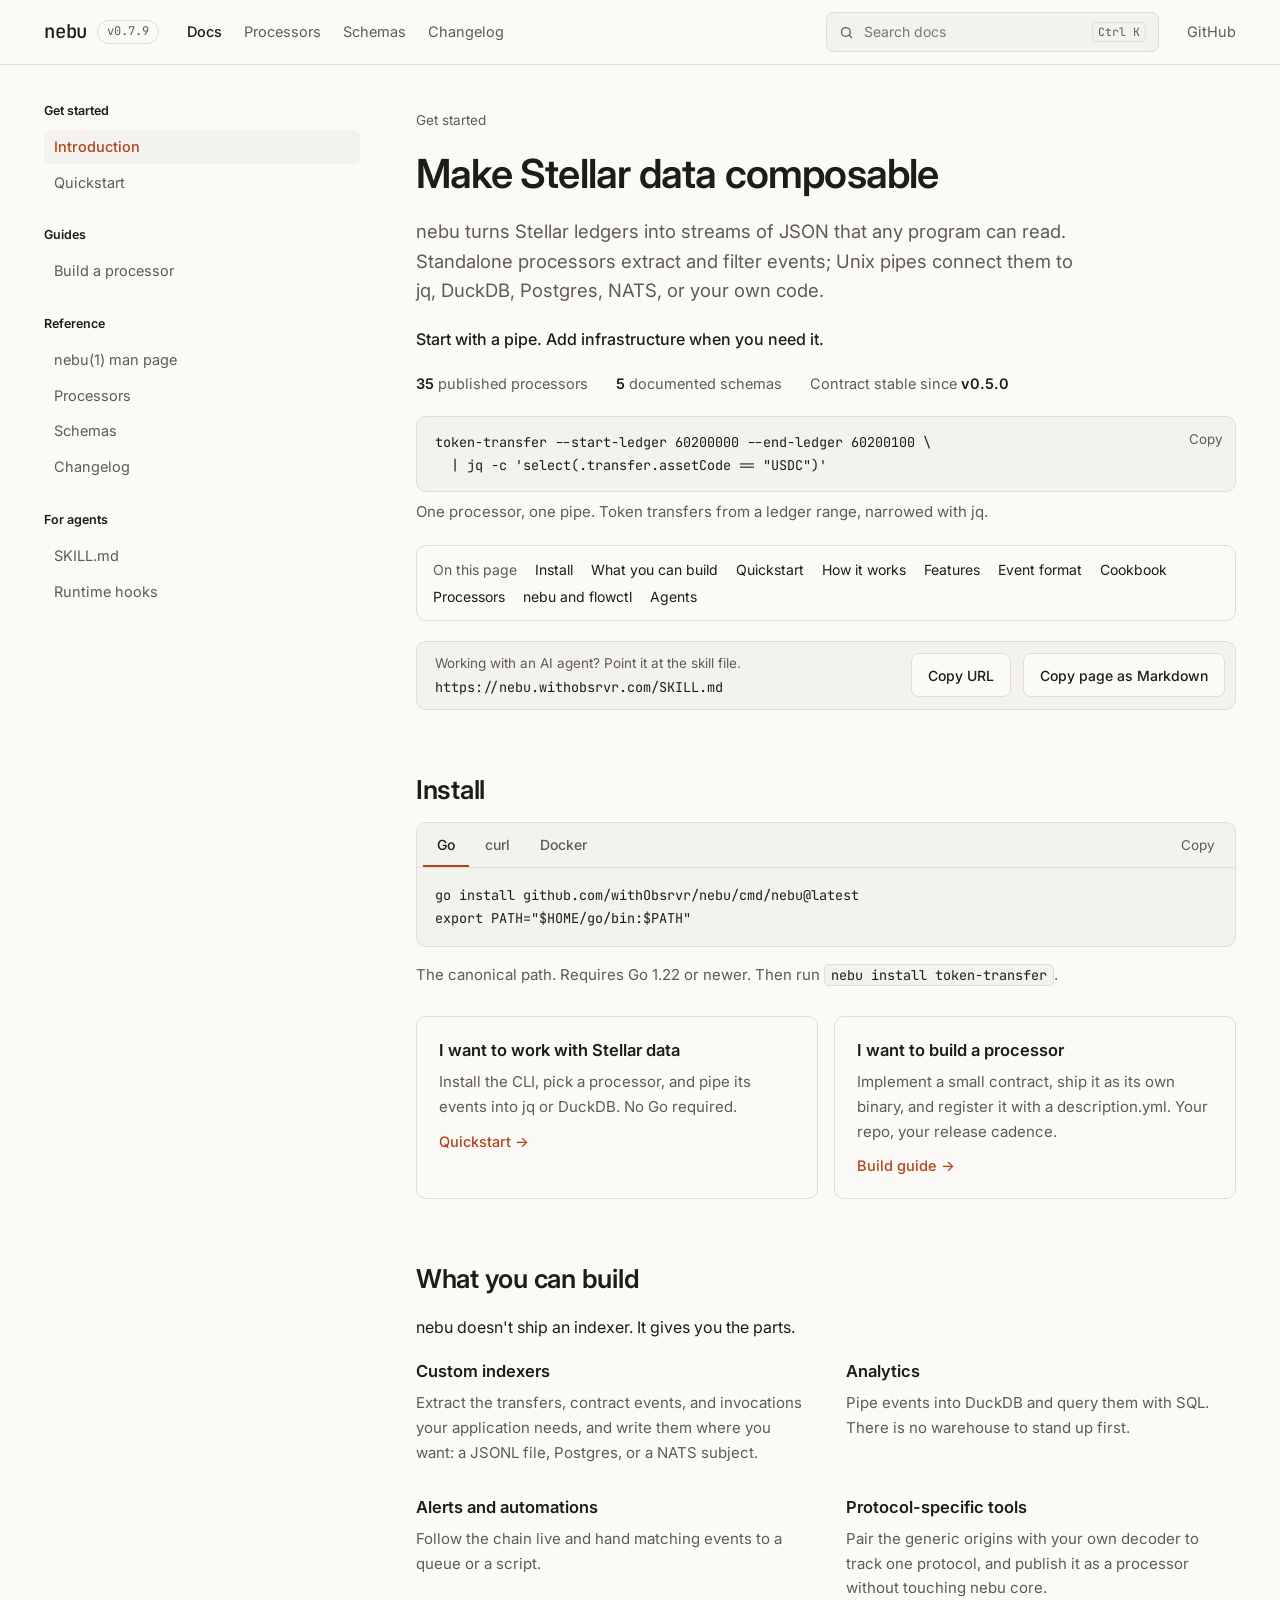
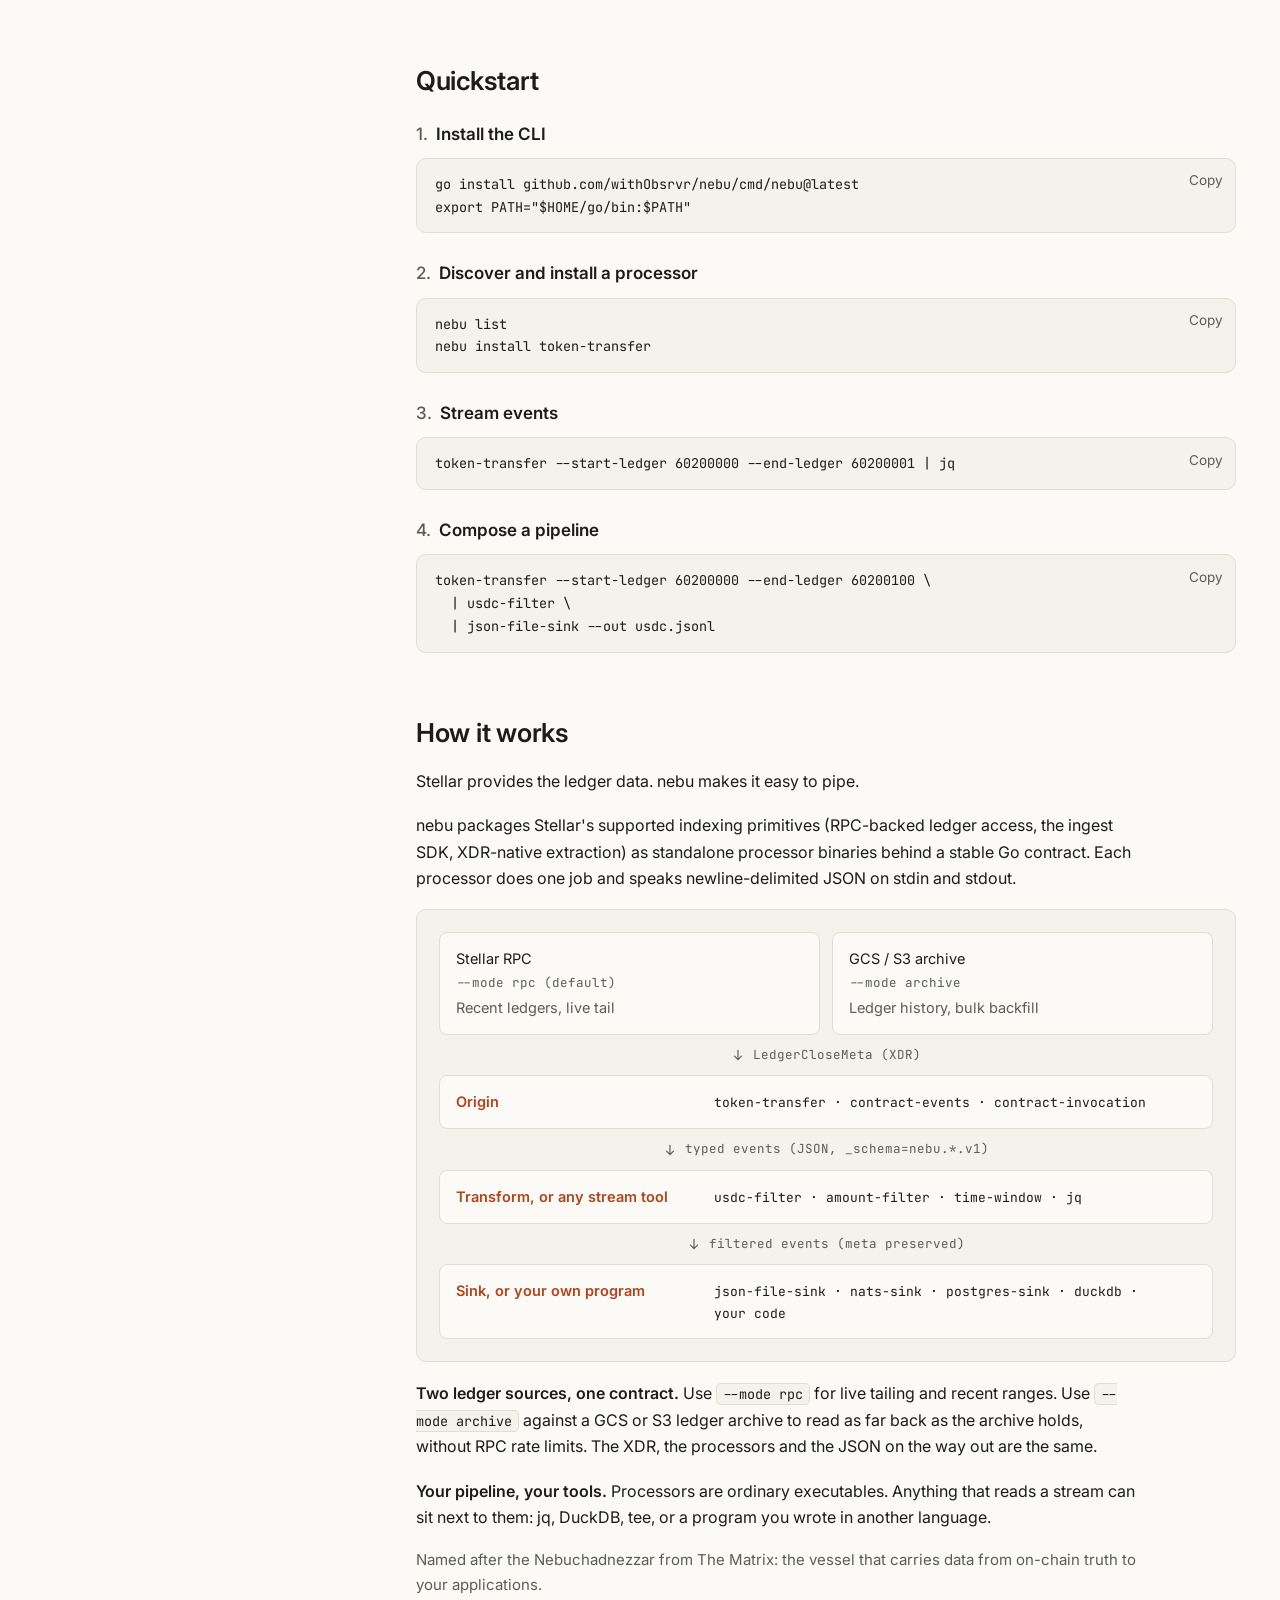
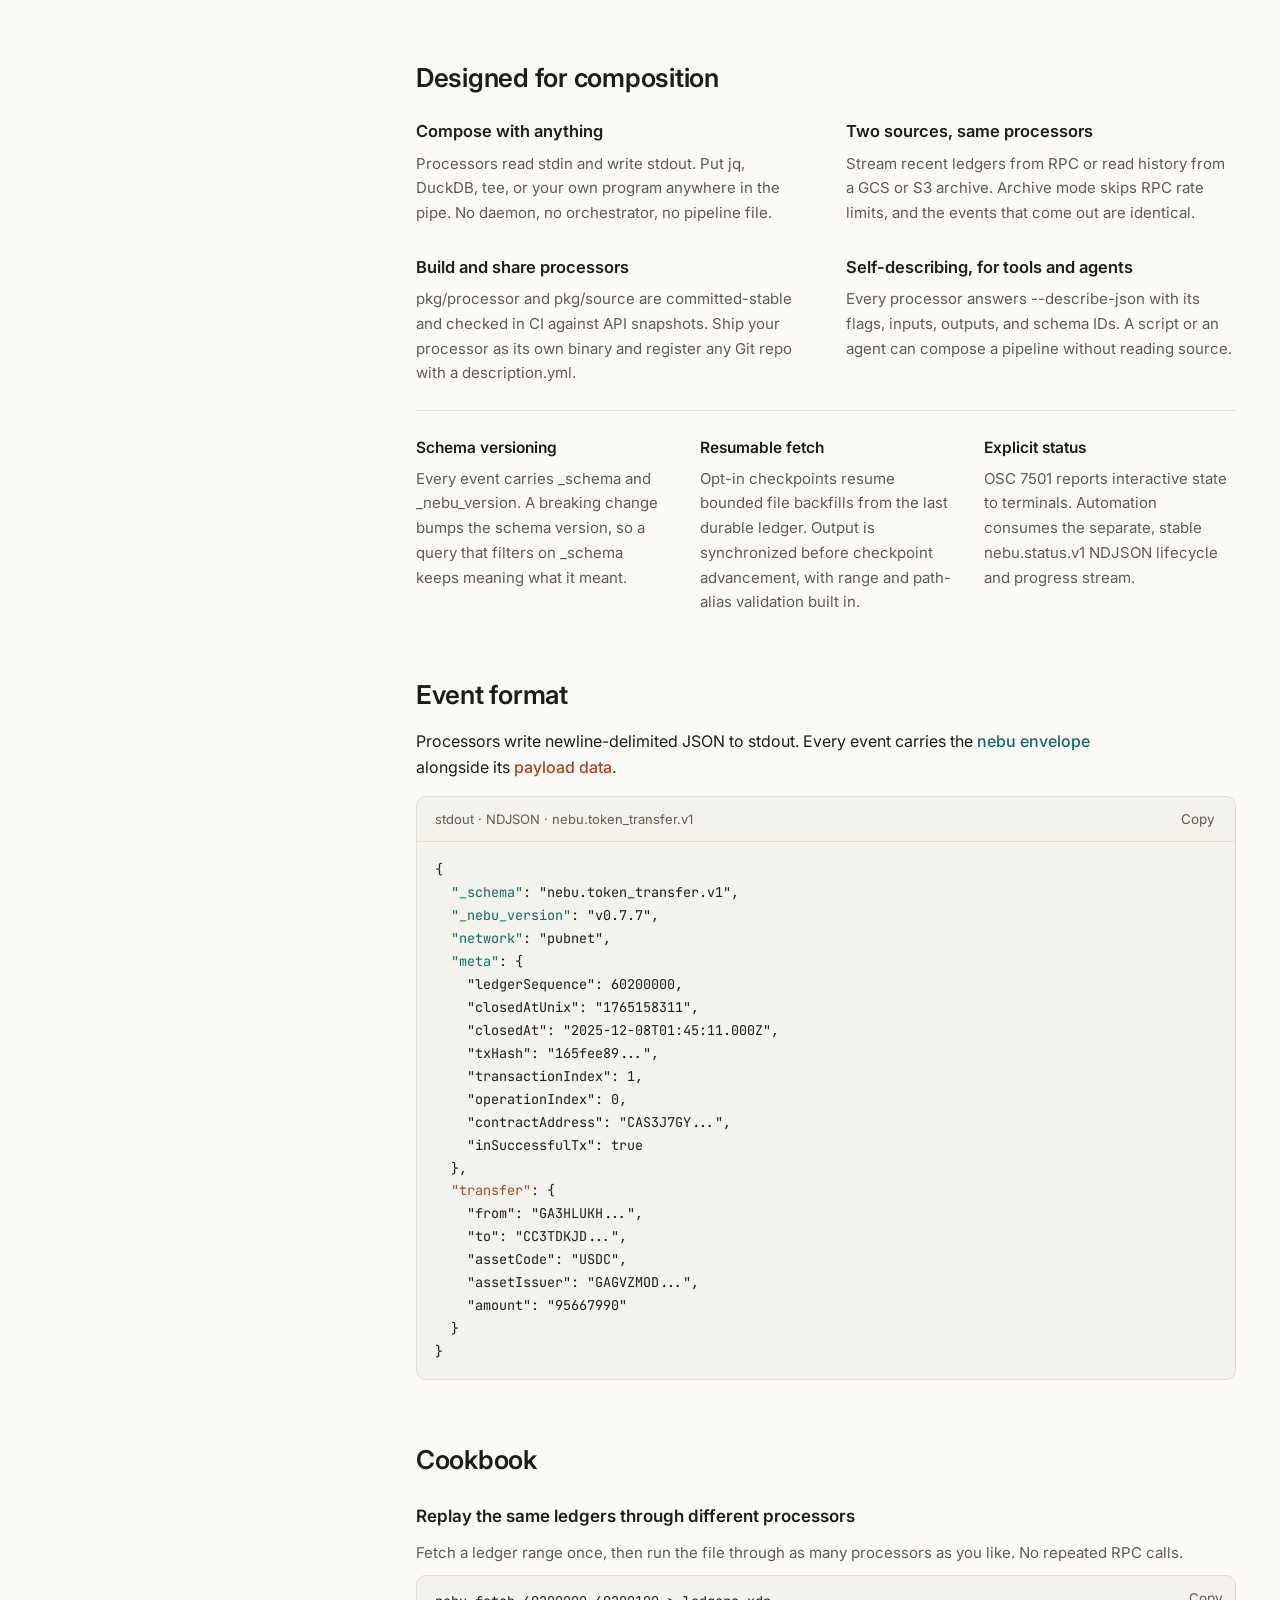
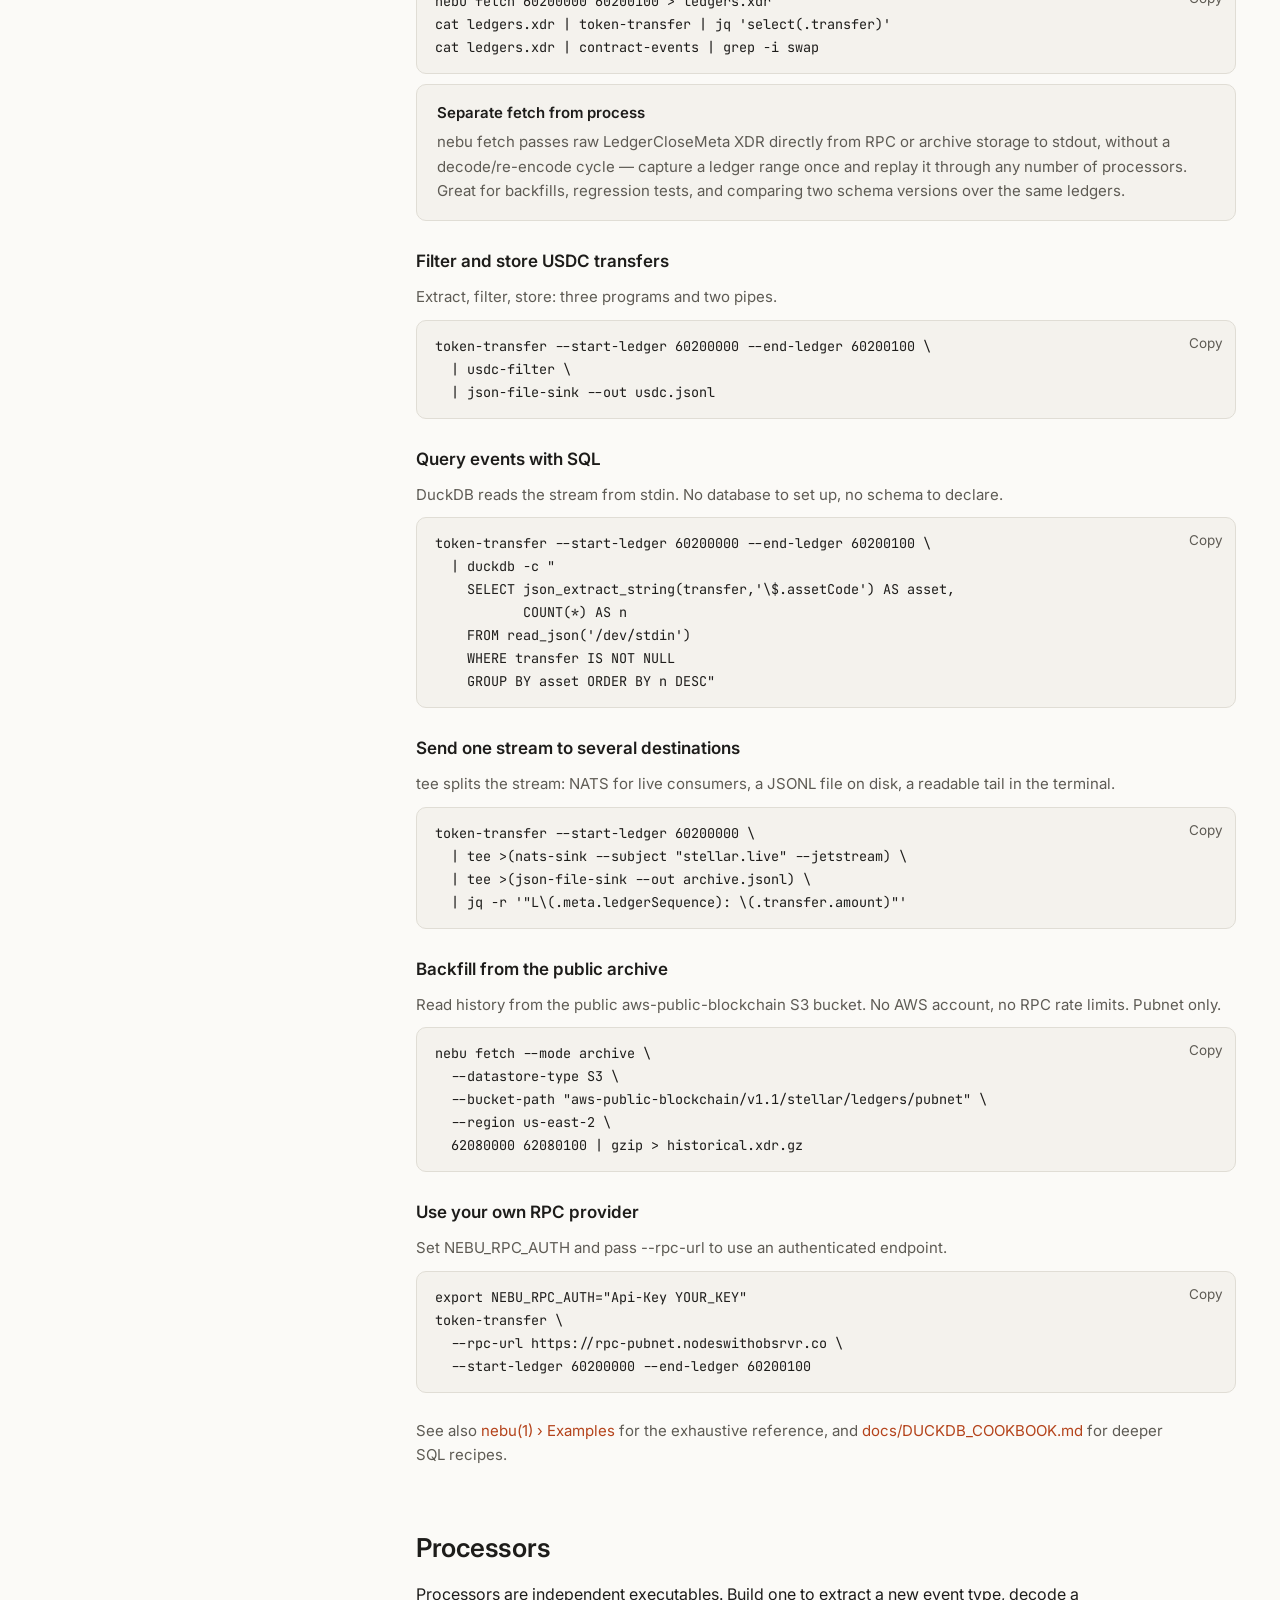
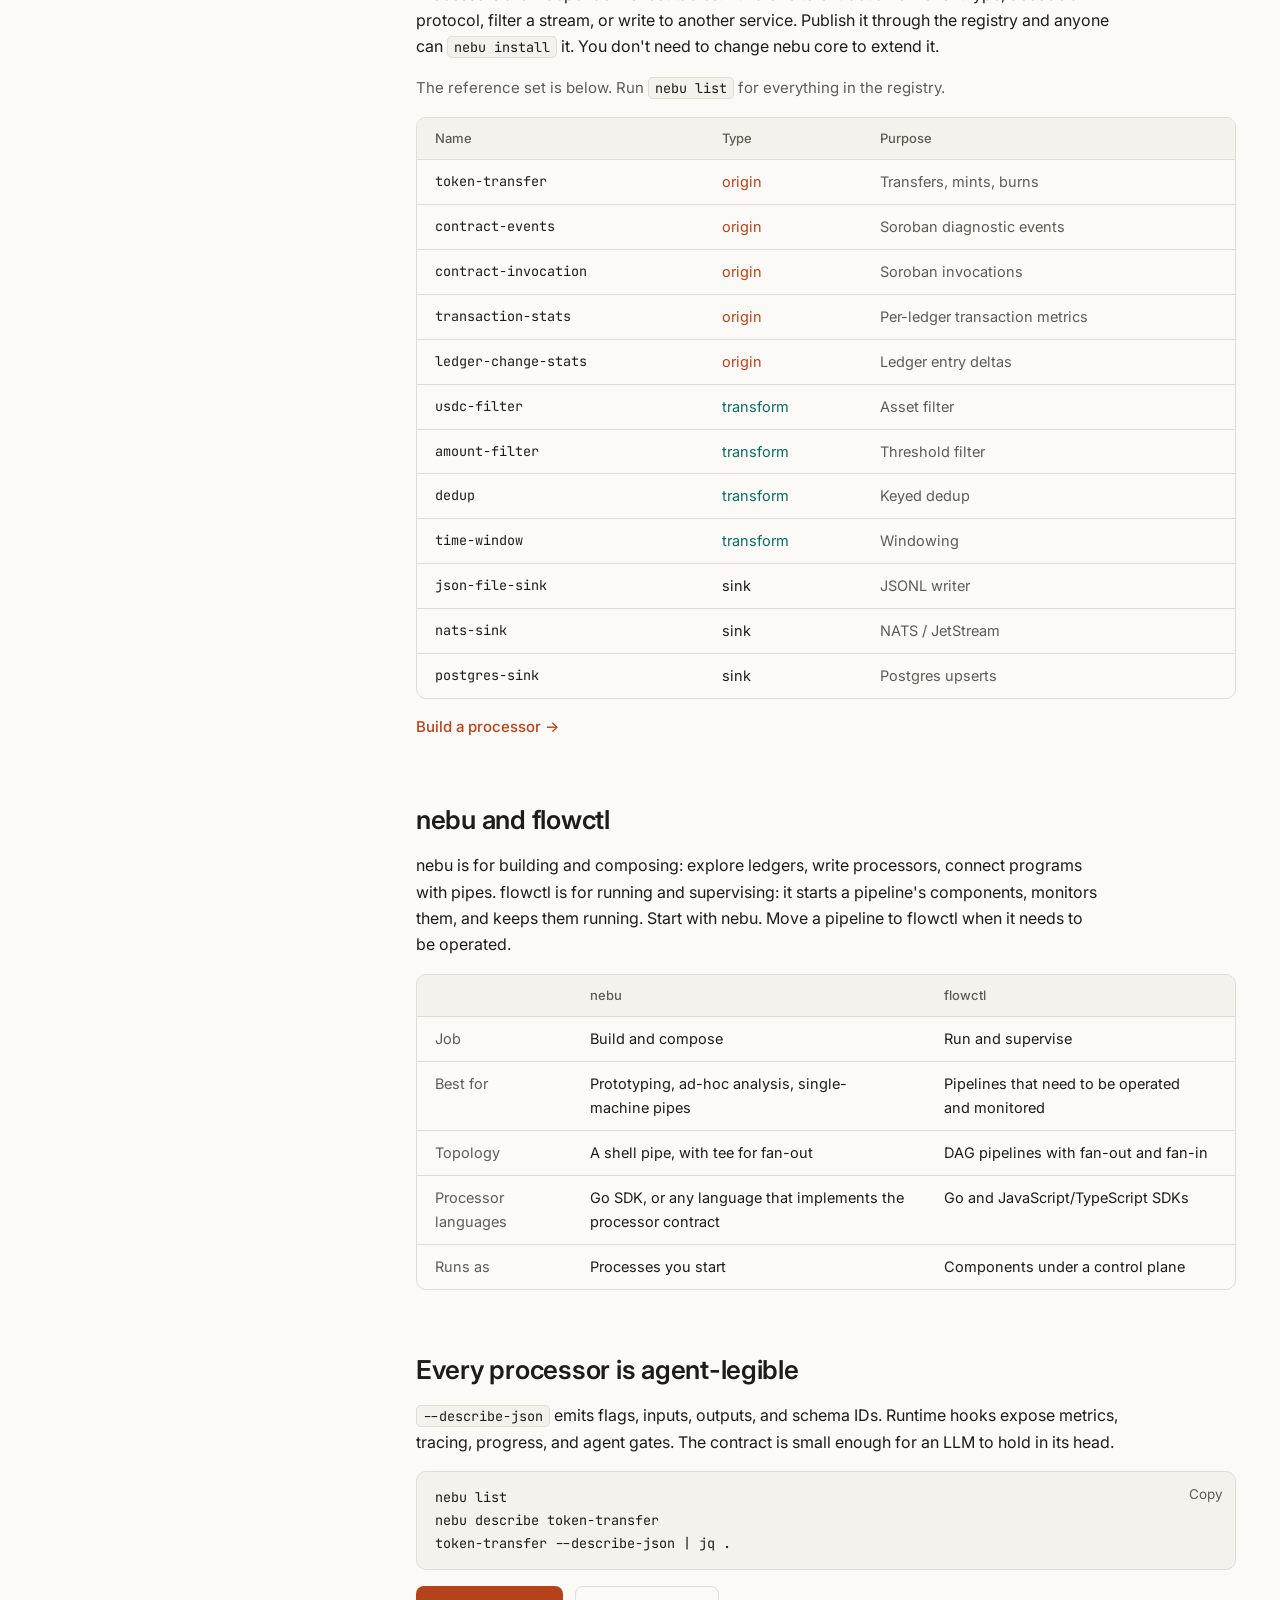
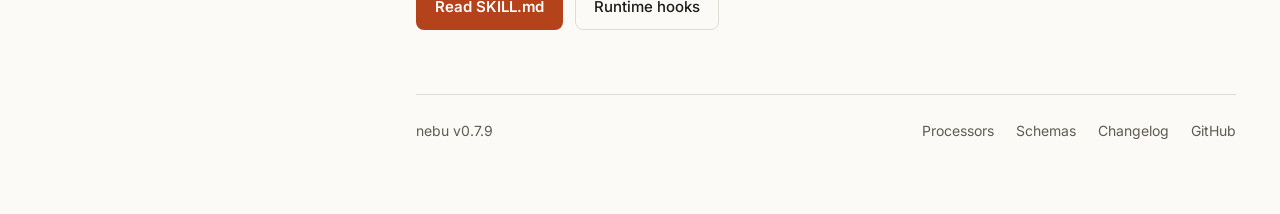
==== commit 0da589d6: "docs: prepare v0.7.9 release Rolls the Unreleased section into v0.7.9: the RPC over-fetch in both pl" ====
--- a/docs/index.html
+++ b/docs/index.html
@@ -16,7 +16,7 @@
 <div class="site-header__inner">
 <a href="index.html" class="brand">
 <span class="brand__name">nebu</span>
-<span class="brand__version">v0.7.8</span>
+<span class="brand__version">v0.7.9</span>
 </a>
 <nav aria-label="Primary" class="site-nav">
 <a href="index.html" class="site-nav__link is-current">Docs</a>
@@ -450,7 +450,7 @@
 </section>
 
 <footer class="site-footer">
-<span>nebu v0.7.8</span>
+<span>nebu v0.7.9</span>
 <div class="site-footer__links">
 <a href="processors.html" class="muted">Processors</a>
 <a href="schemas.html" class="muted">Schemas</a>
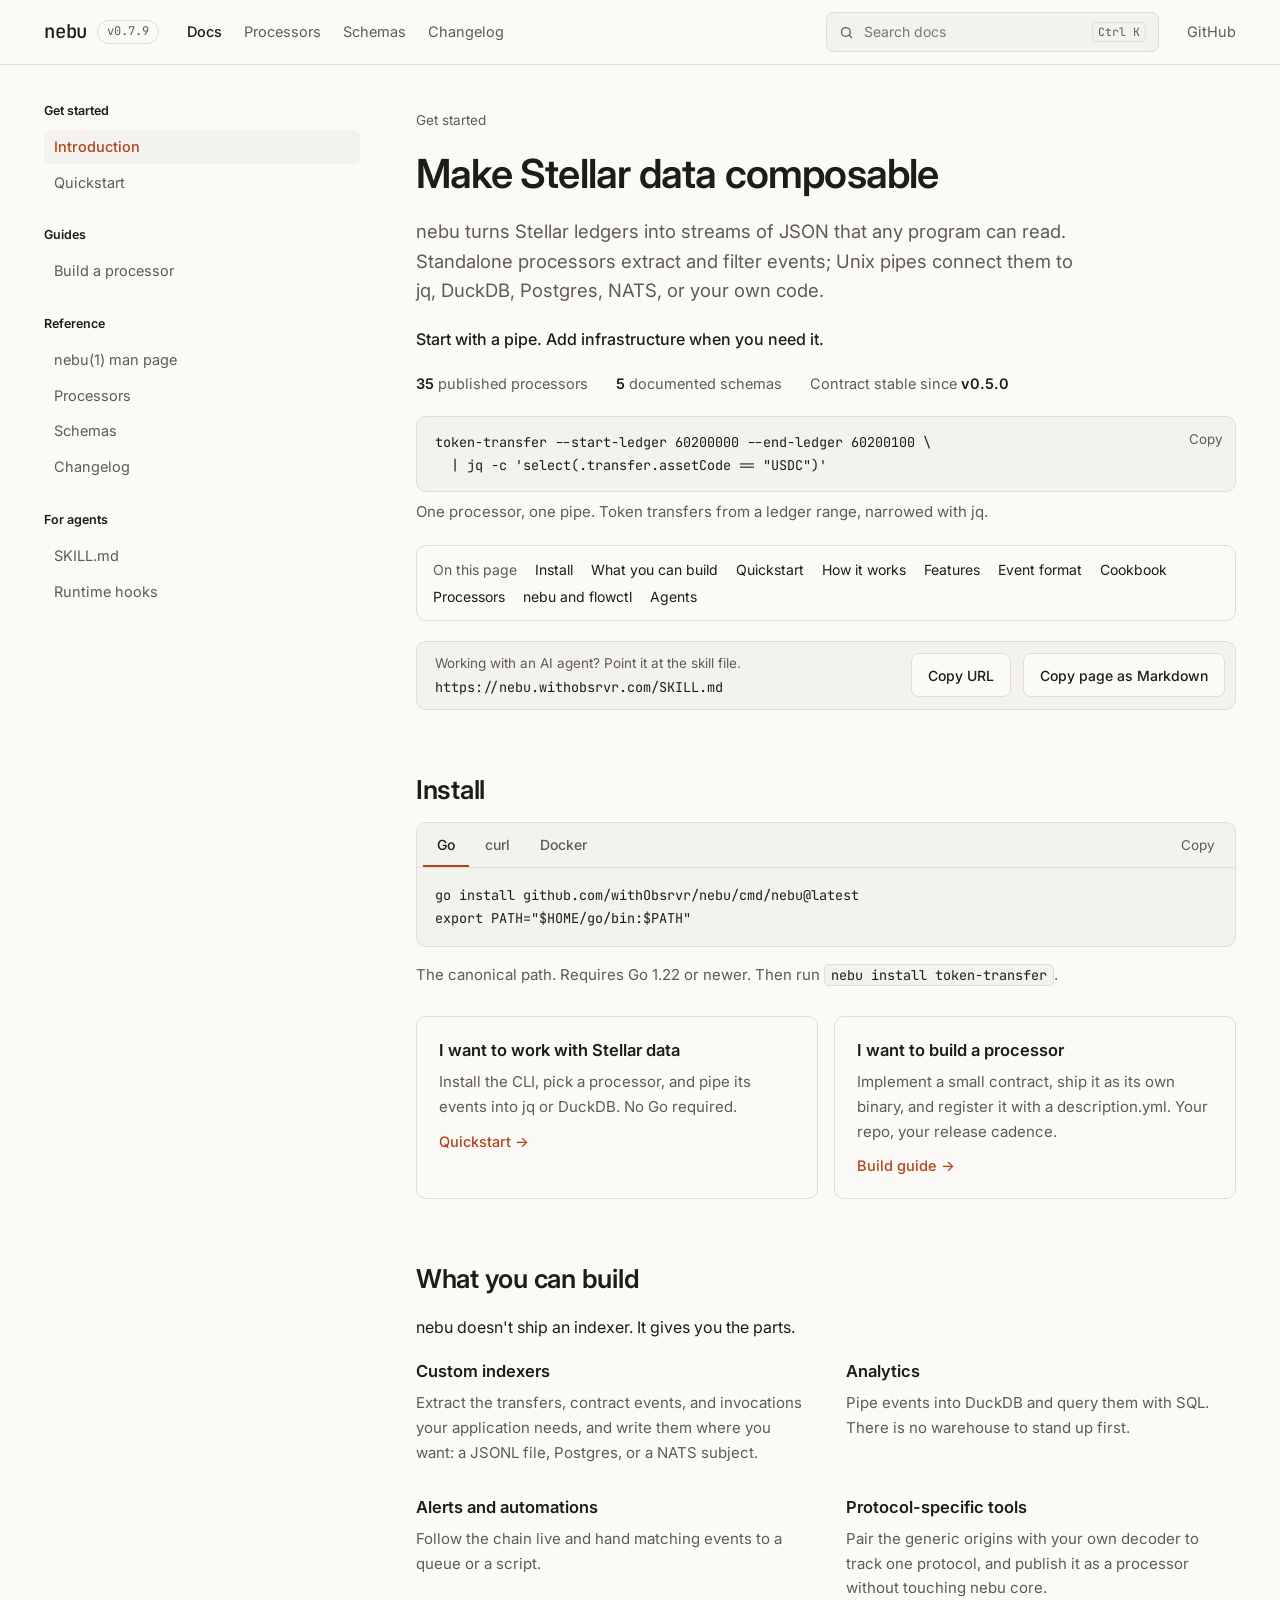
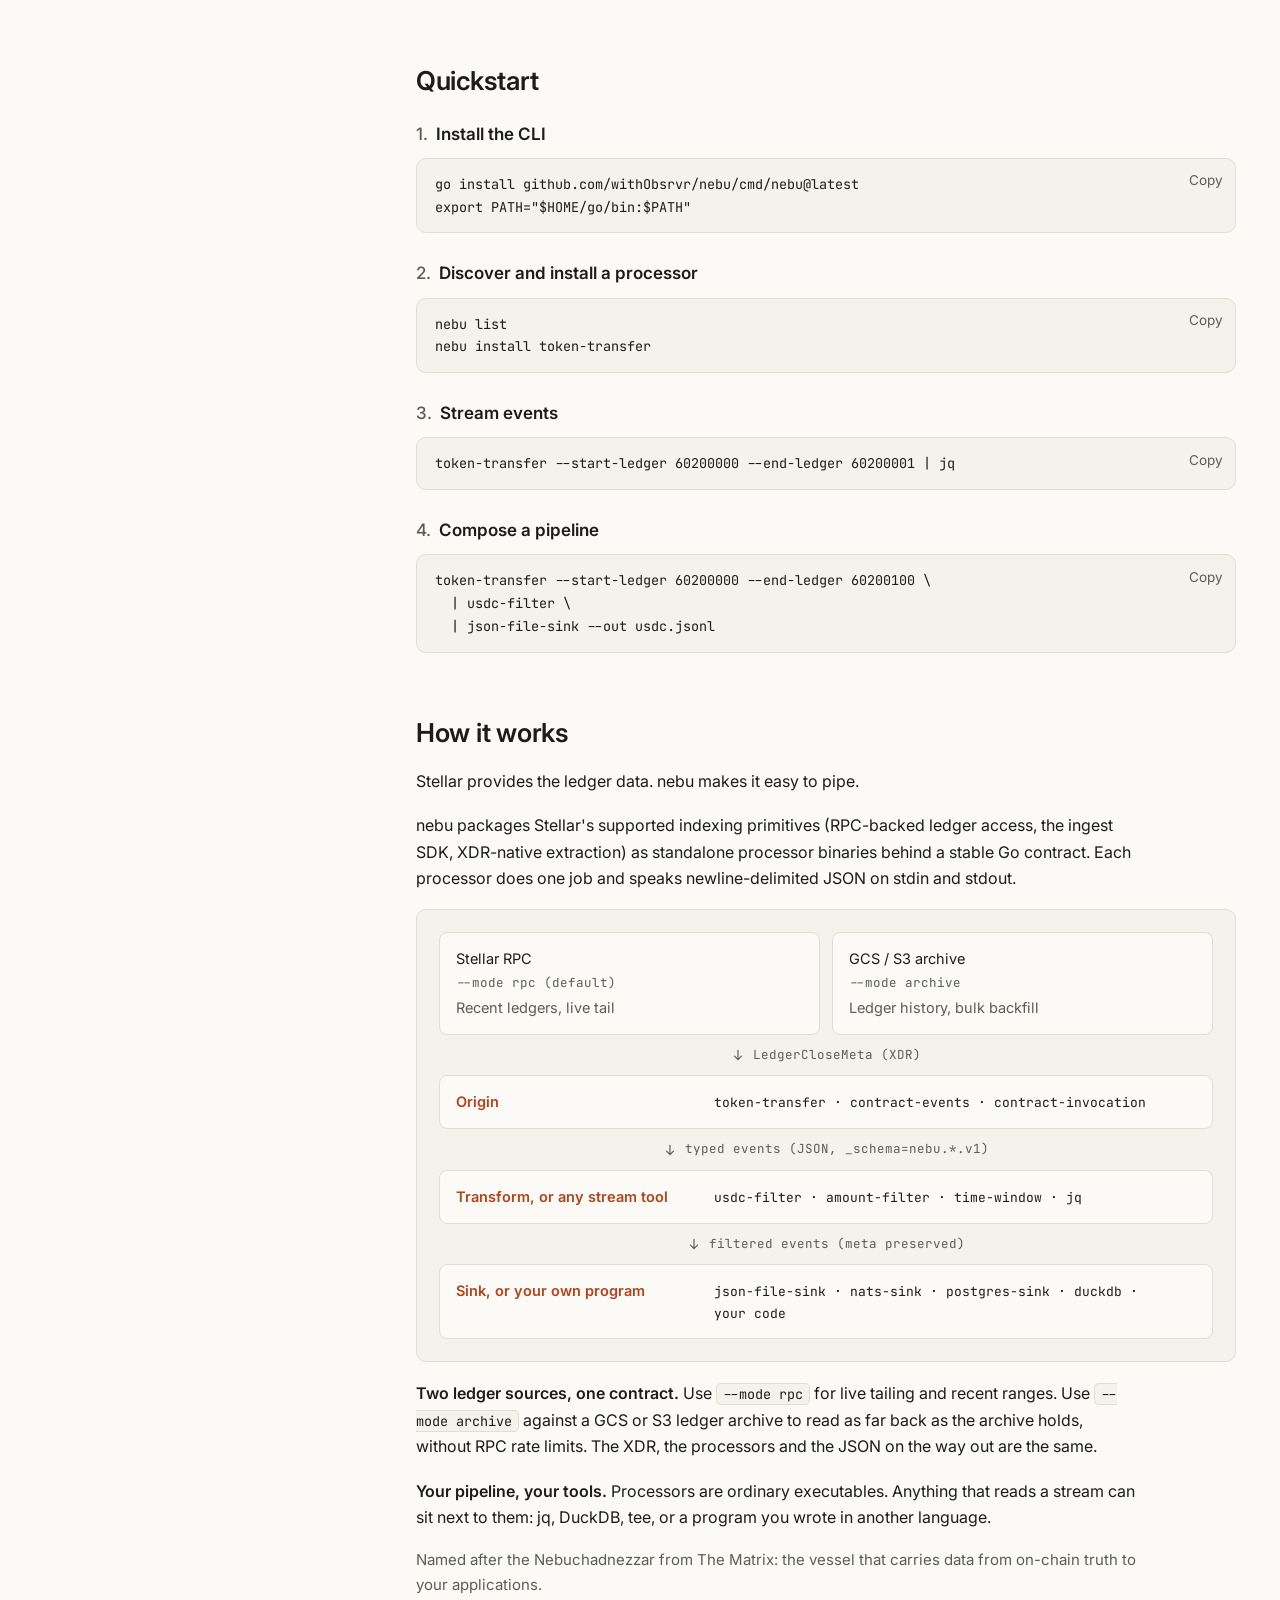
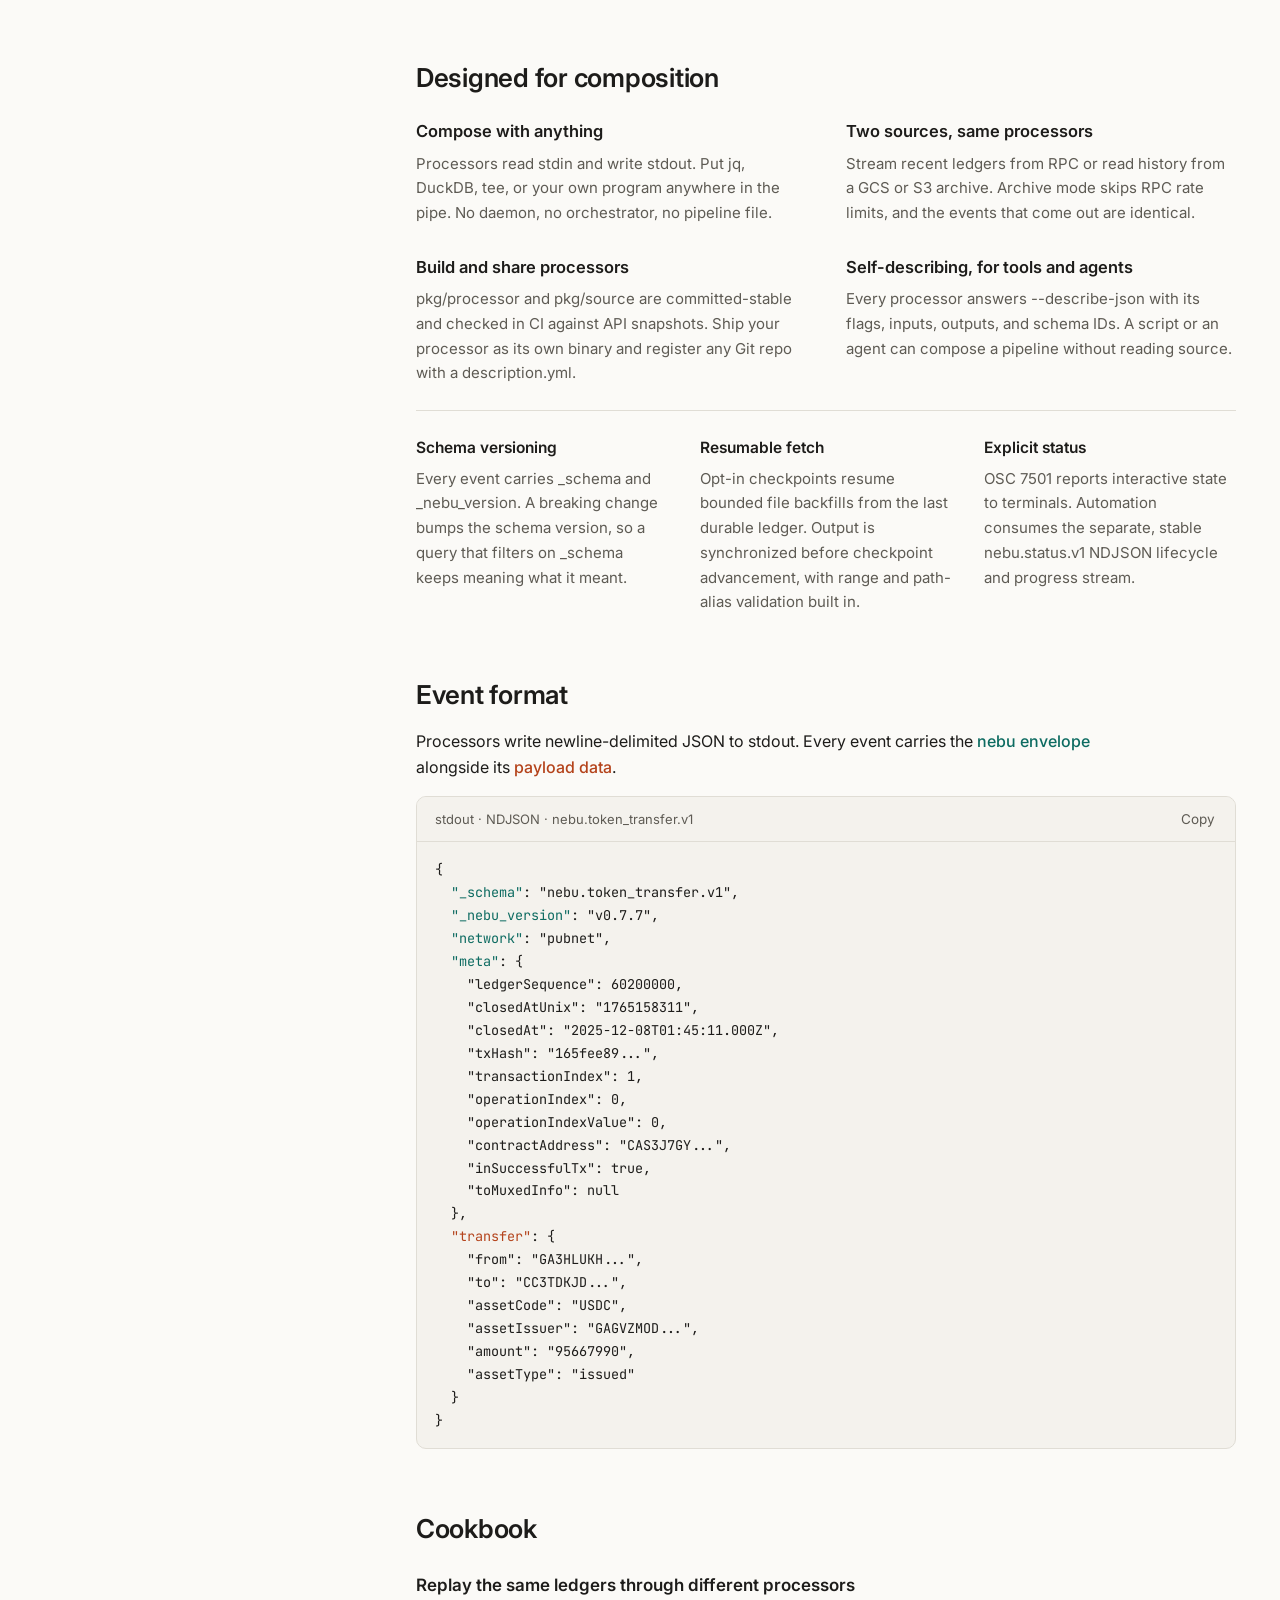
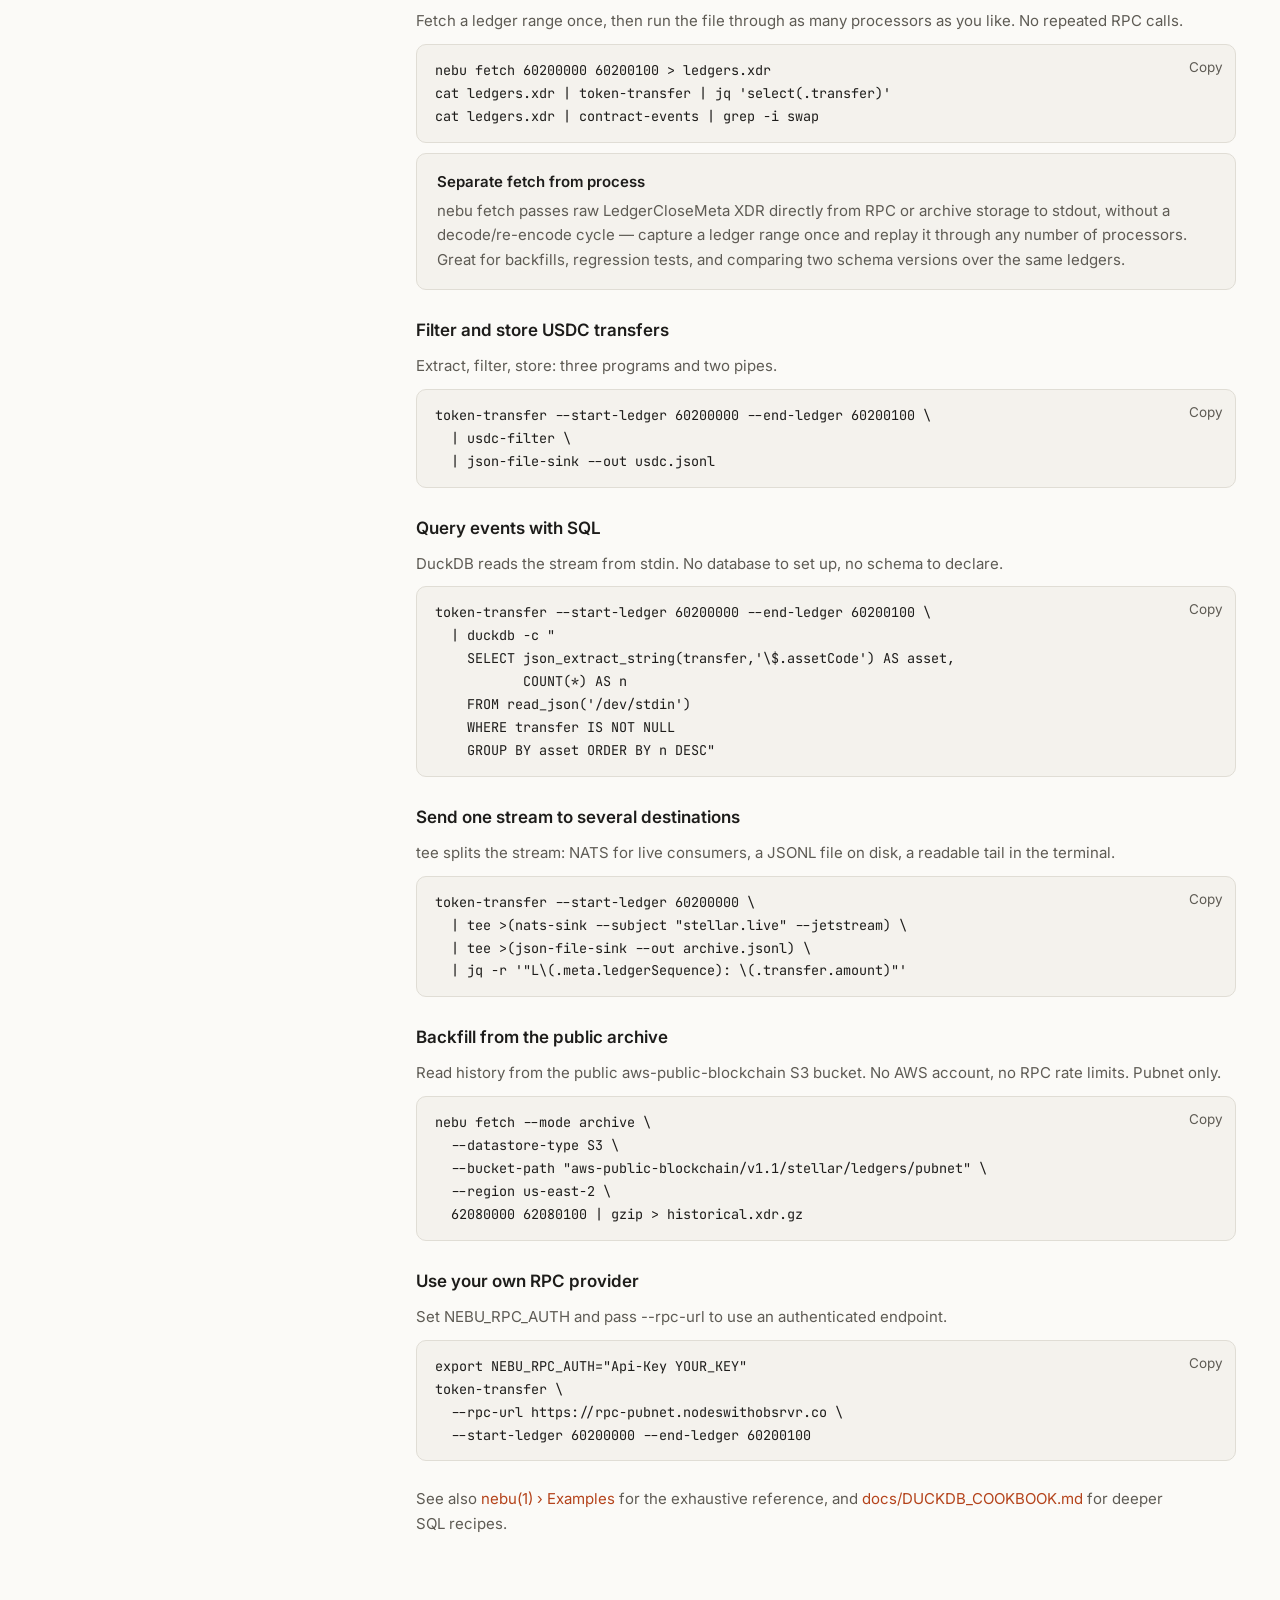
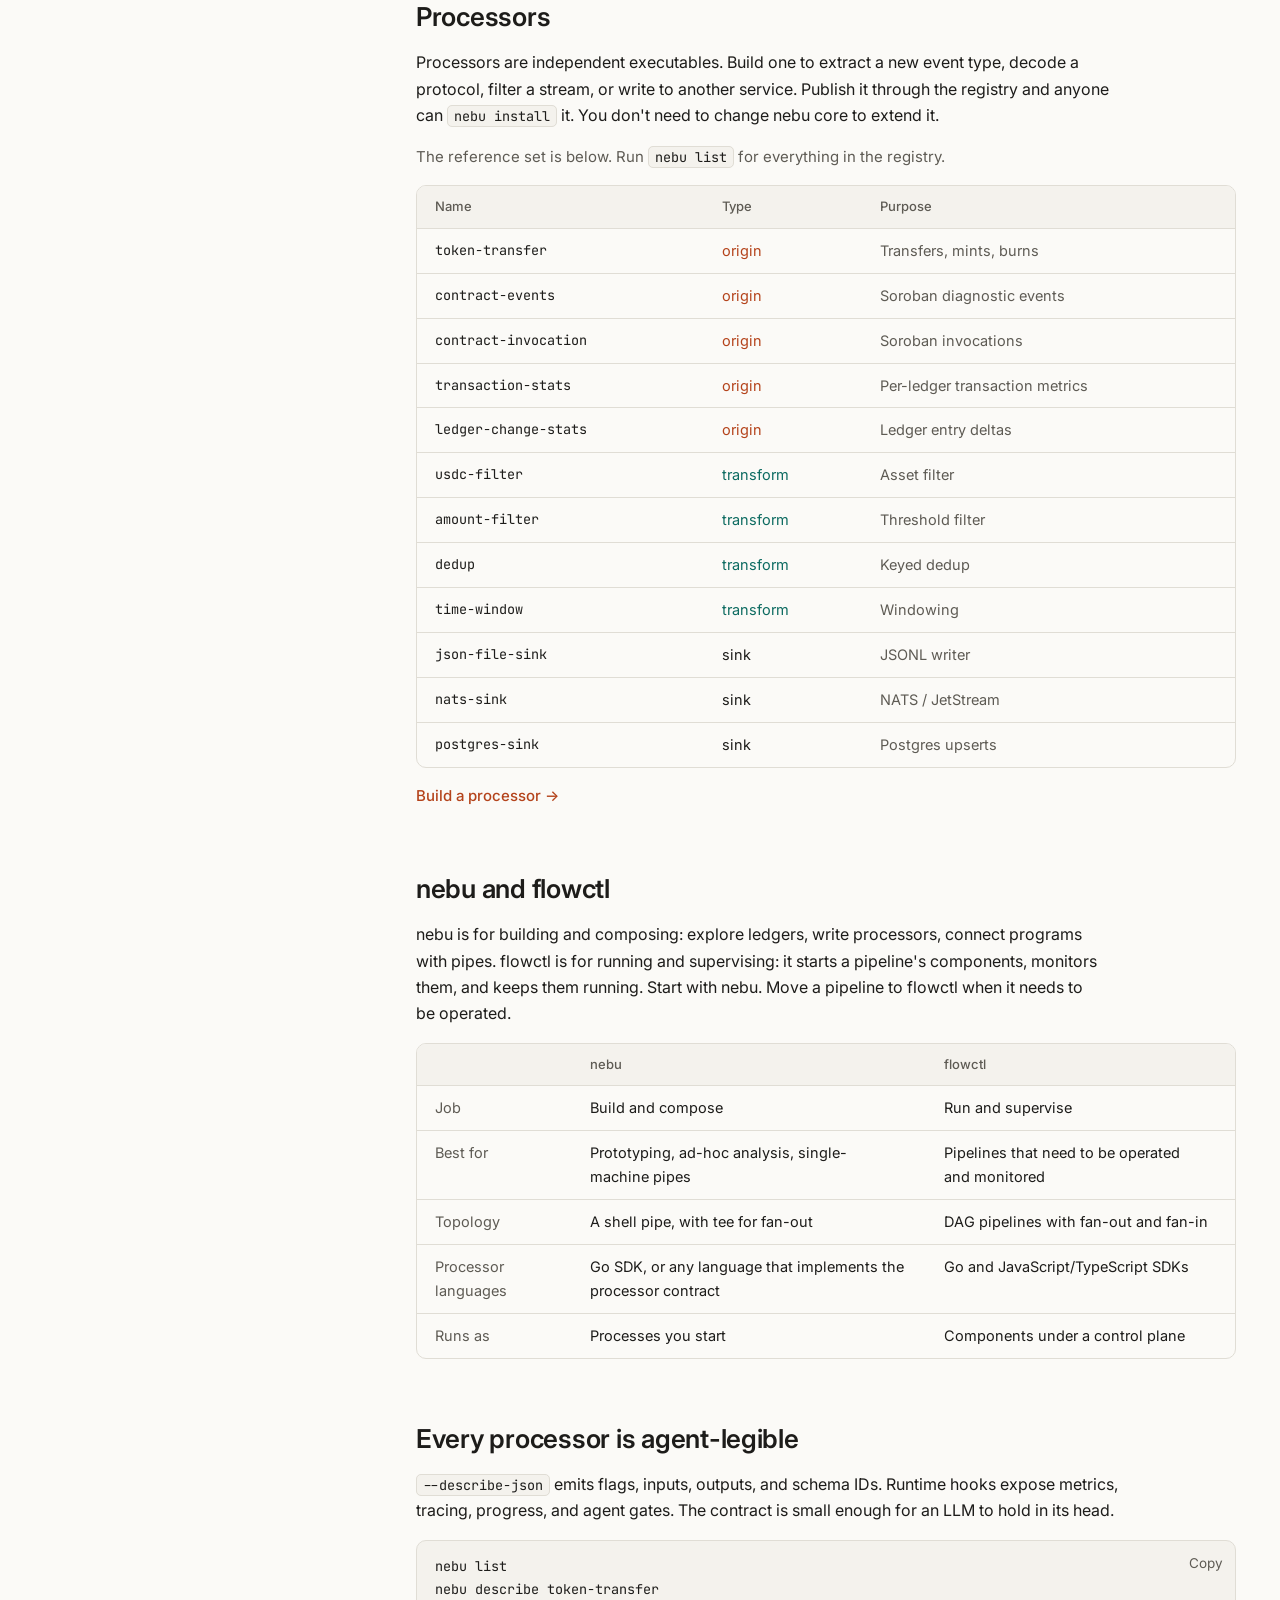
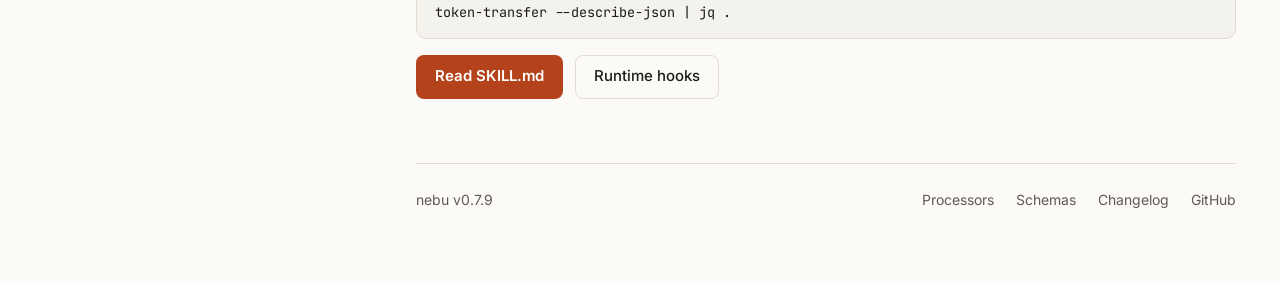
==== commit a4f4c4b7: "chore: repin the registry, and document the fields it now emits The registry's fidelity pass is merg" ====
--- a/docs/index.html
+++ b/docs/index.html
@@ -281,15 +281,18 @@
     "txHash": "165fee89...",
     "transactionIndex": 1,
     "operationIndex": 0,
+    "operationIndexValue": 0,
     "contractAddress": "CAS3J7GY...",
-    "inSuccessfulTx": true
+    "inSuccessfulTx": true,
+    "toMuxedInfo": null
   },
   <span class="accent">"transfer"</span>: {
     "from": "GA3HLUKH...",
     "to": "CC3TDKJD...",
     "assetCode": "USDC",
     "assetIssuer": "GAGVZMOD...",
-    "amount": "95667990"
+    "amount": "95667990",
+    "assetType": "issued"
   }
 }</pre>
 </div>
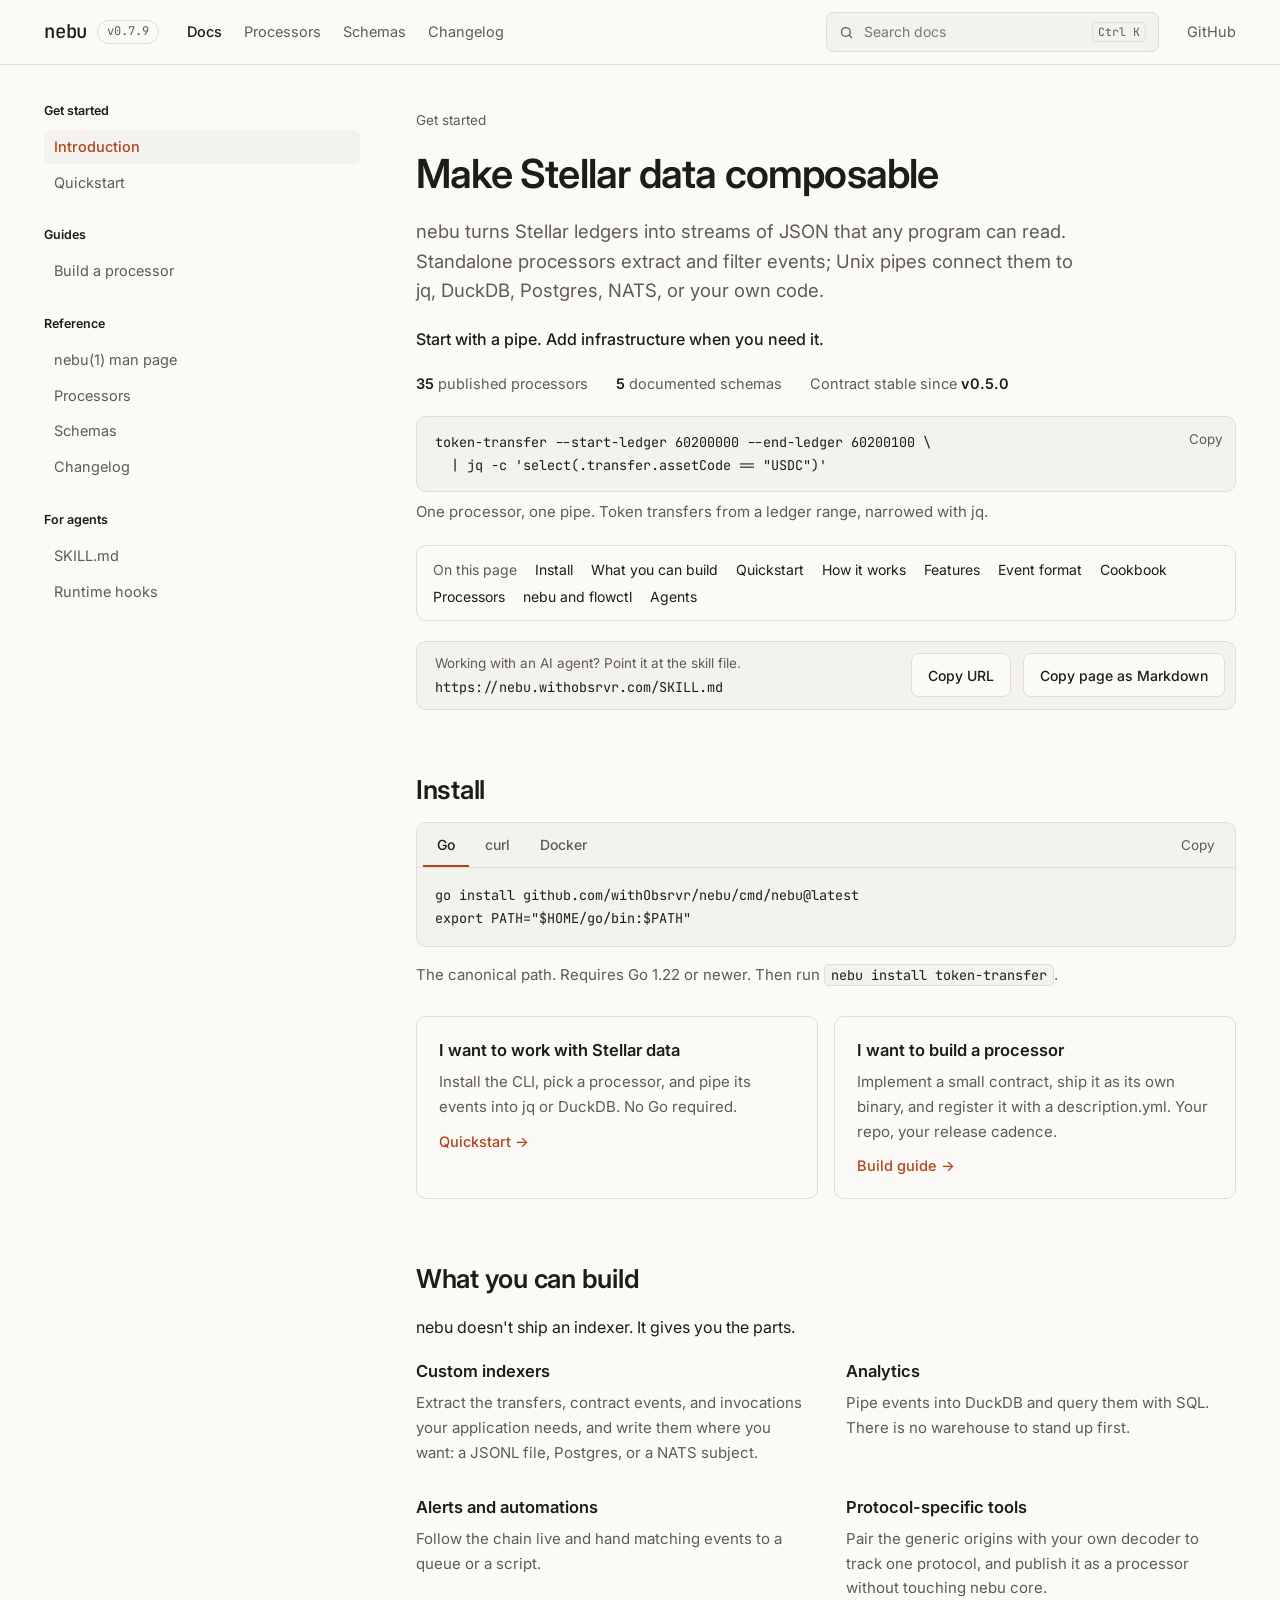
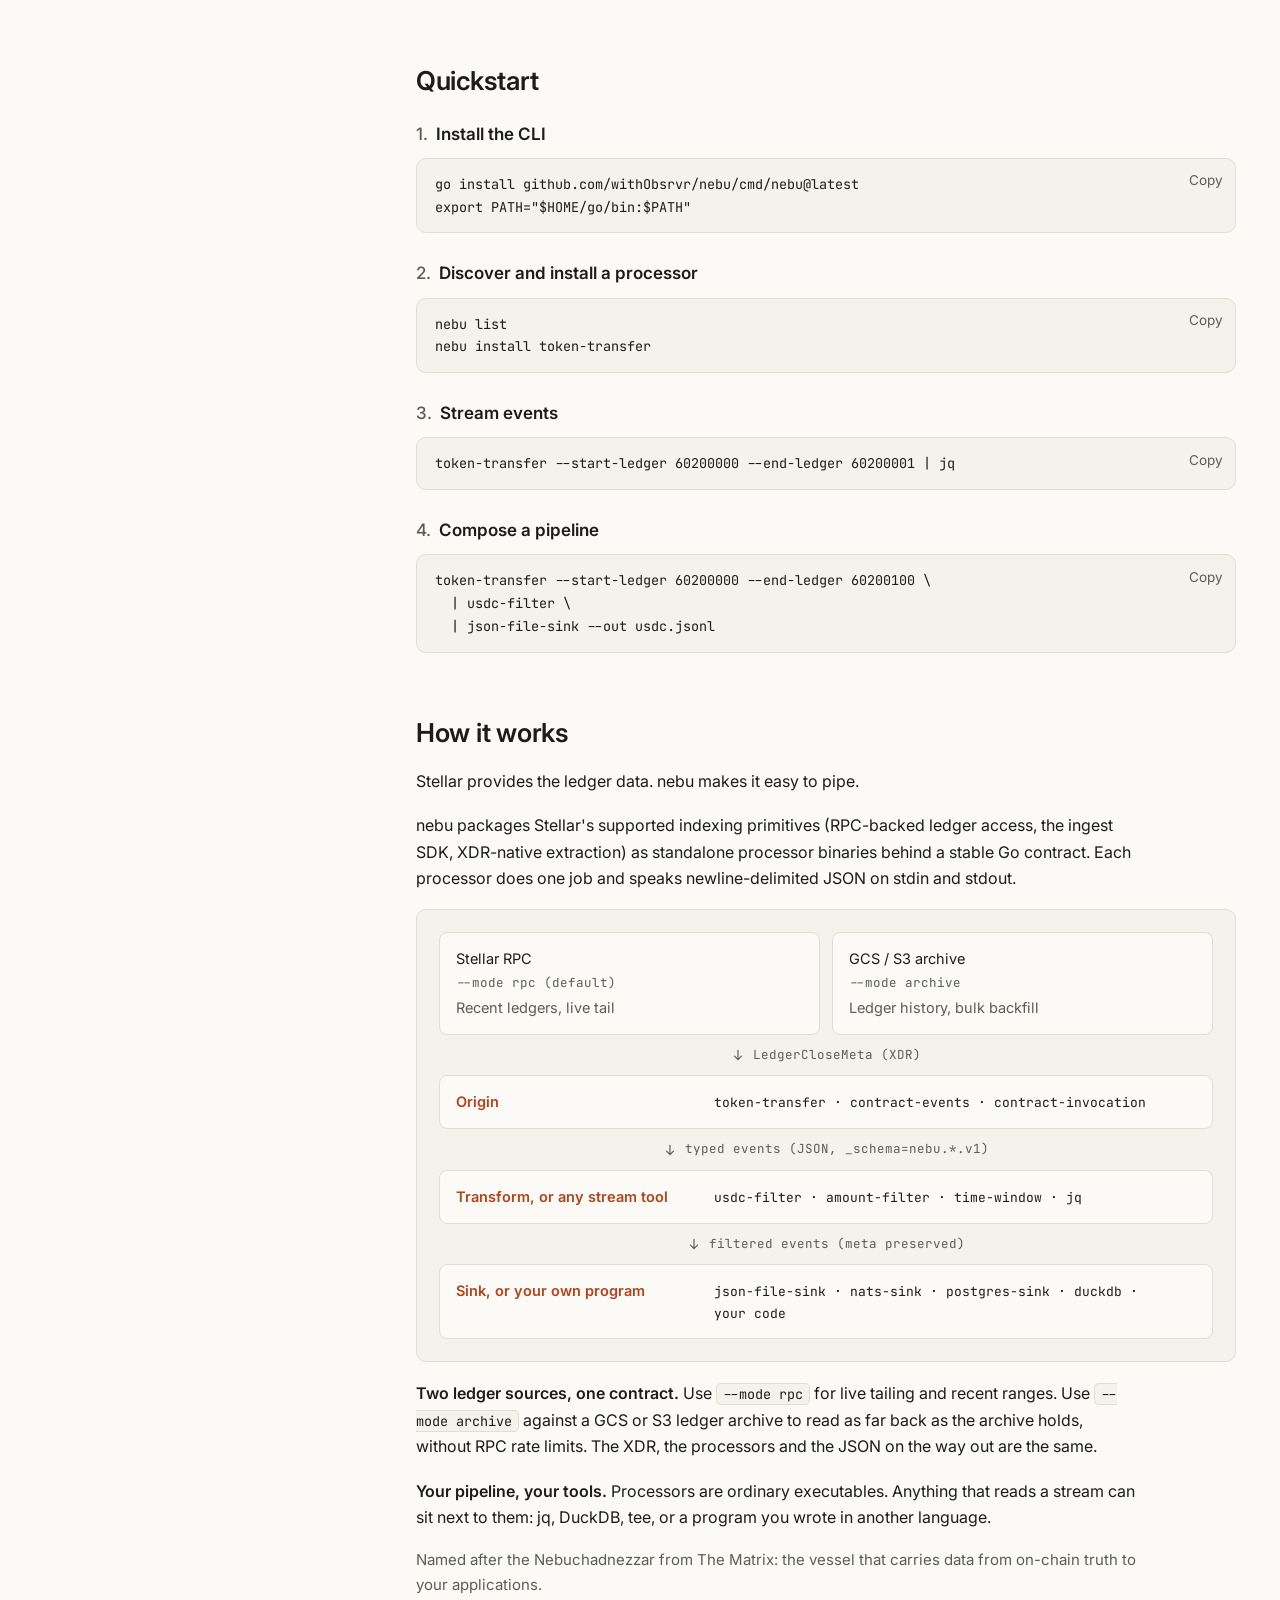
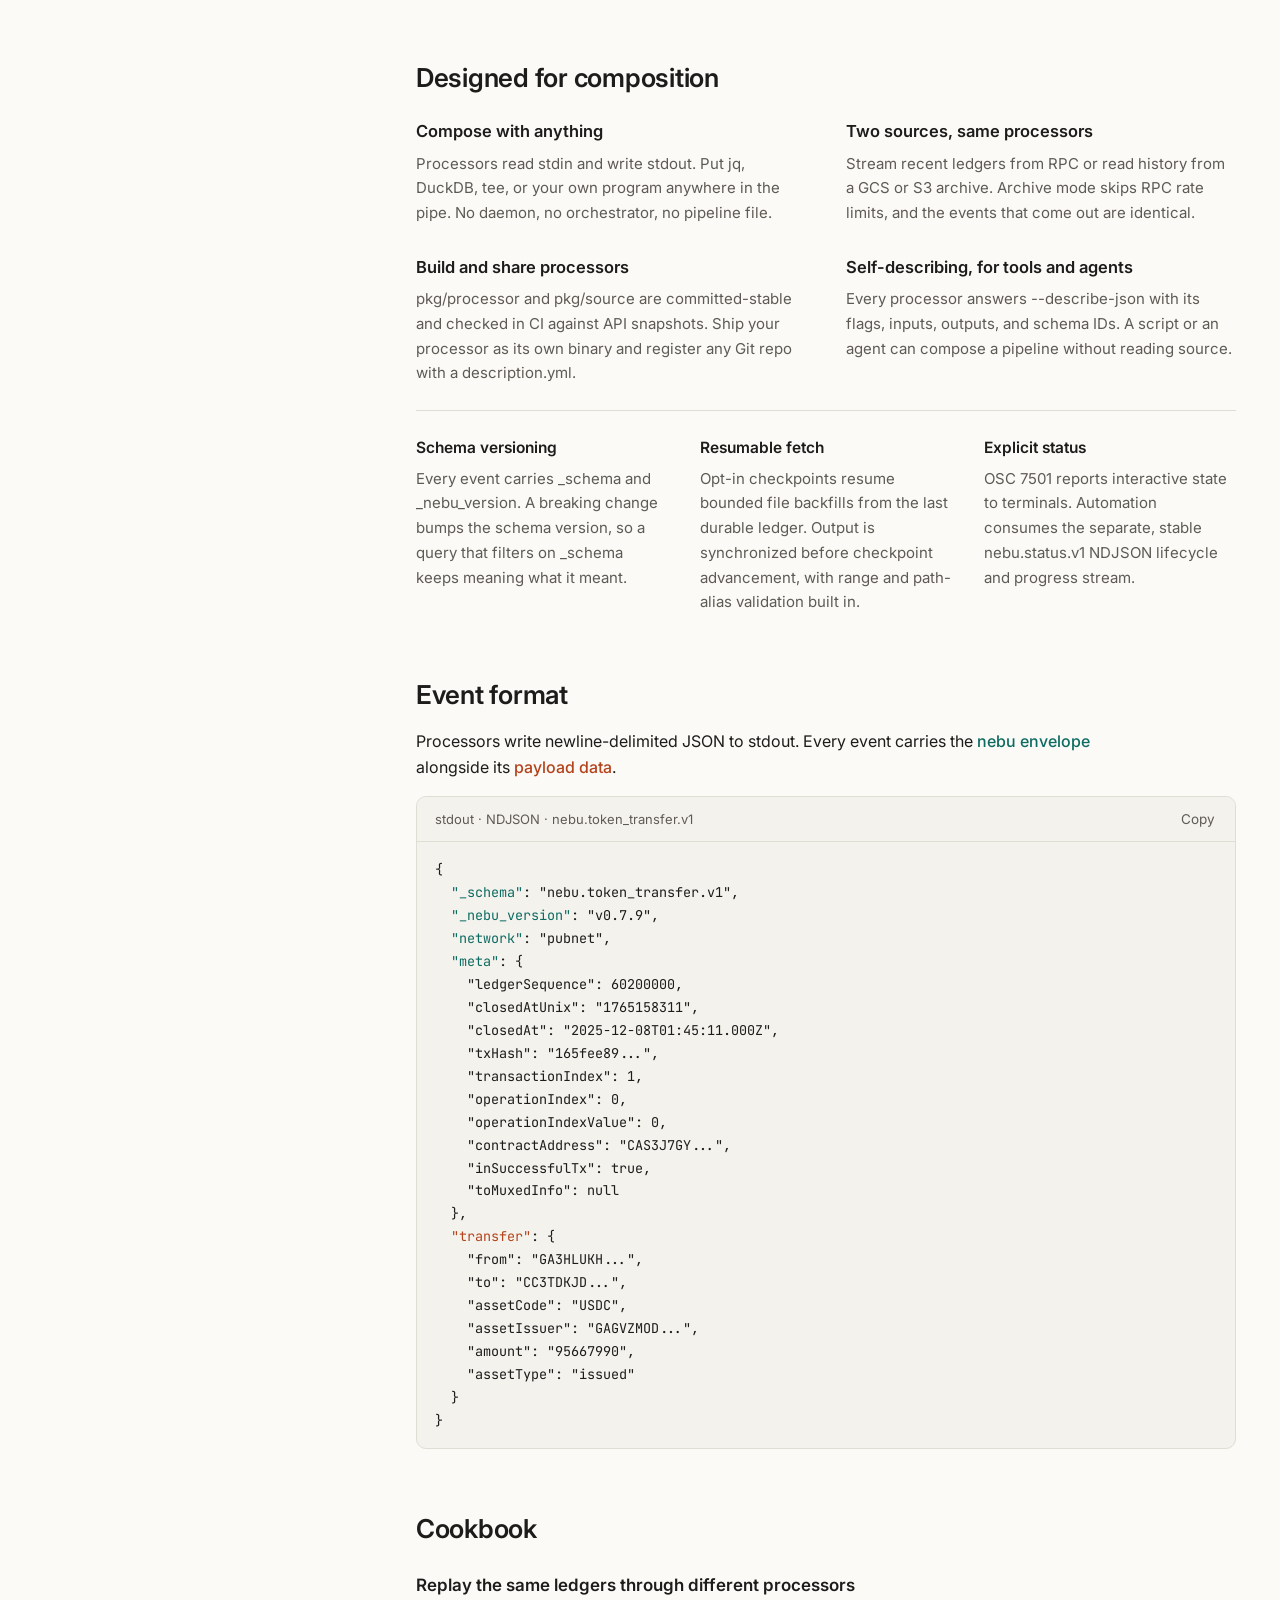
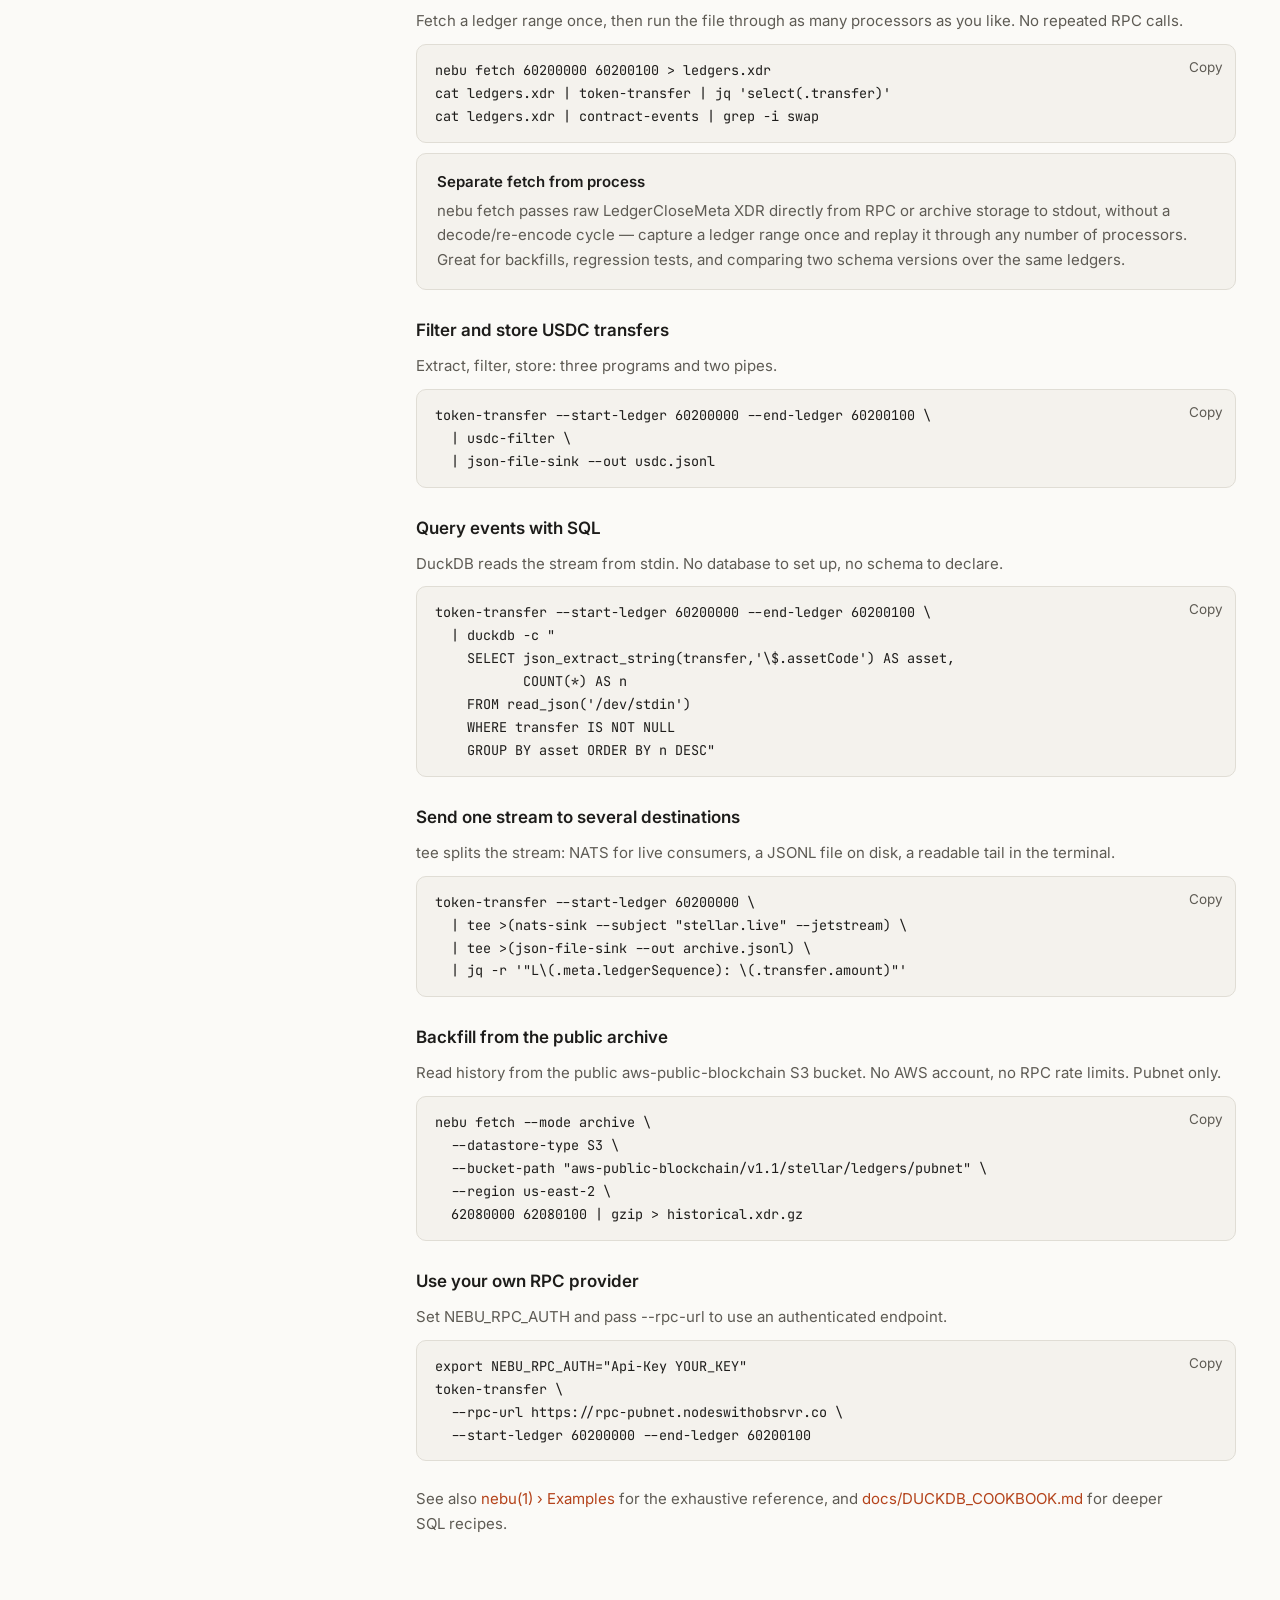
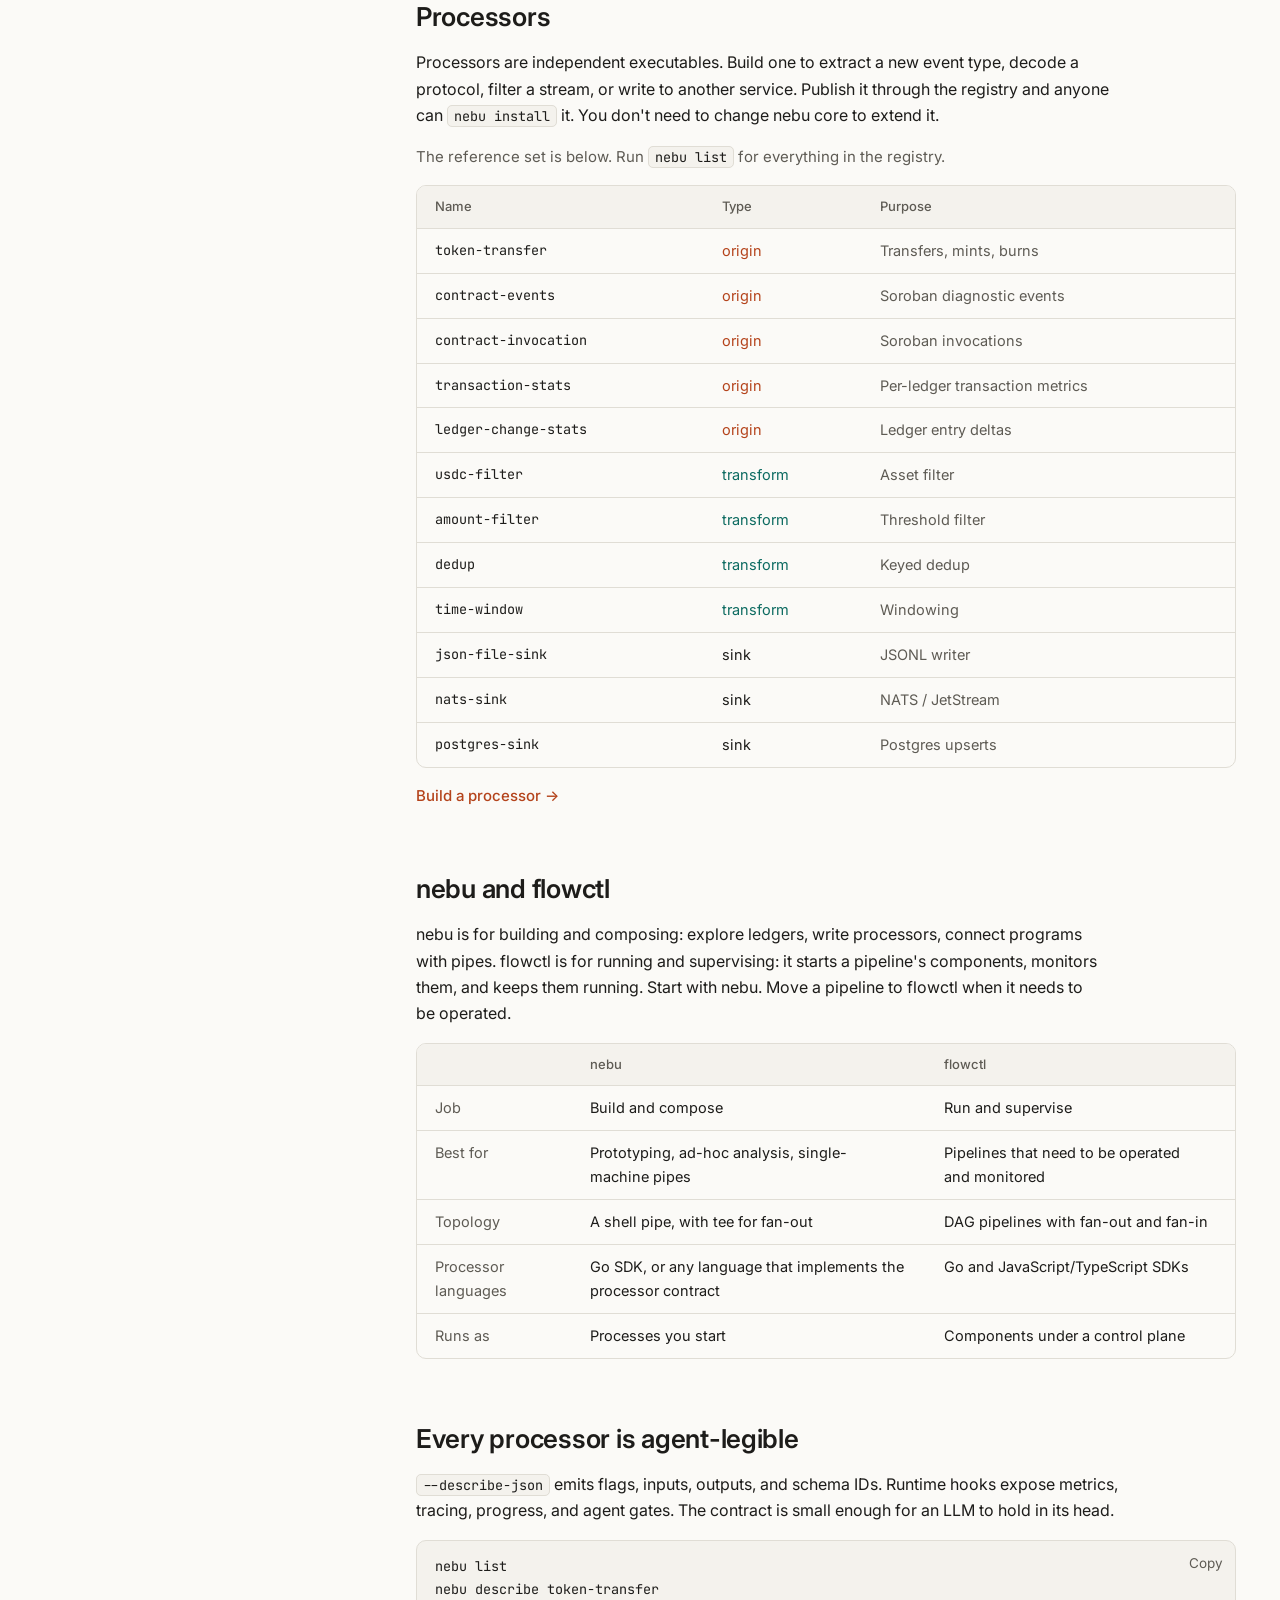
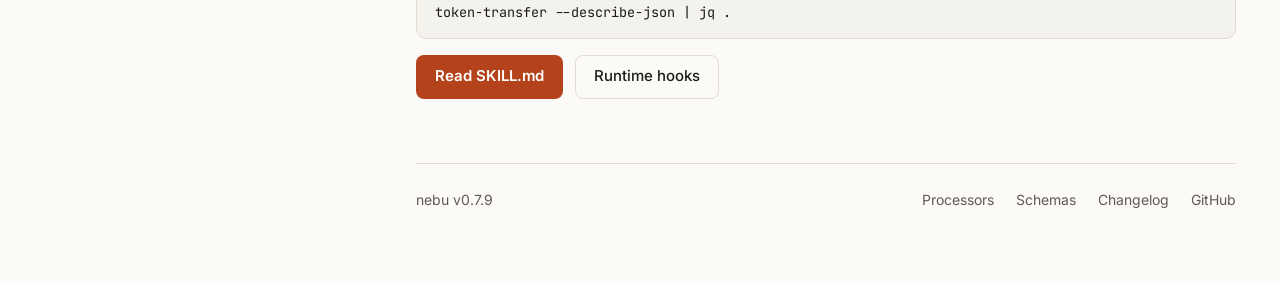
==== commit 7f1cc29a: "chore: repin the registry to nebu v0.7.9, and move the samples with it The registry's bump to nebu v" ====
--- a/docs/index.html
+++ b/docs/index.html
@@ -272,7 +272,7 @@
 </div>
 <pre class="code-block__pre code-block__pre--roomy">{
   <span class="teal">"_schema"</span>: "nebu.token_transfer.v1",
-  <span class="teal">"_nebu_version"</span>: "v0.7.7",
+  <span class="teal">"_nebu_version"</span>: "v0.7.9",
   <span class="teal">"network"</span>: "pubnet",
   <span class="teal">"meta"</span>: {
     "ledgerSequence": 60200000,
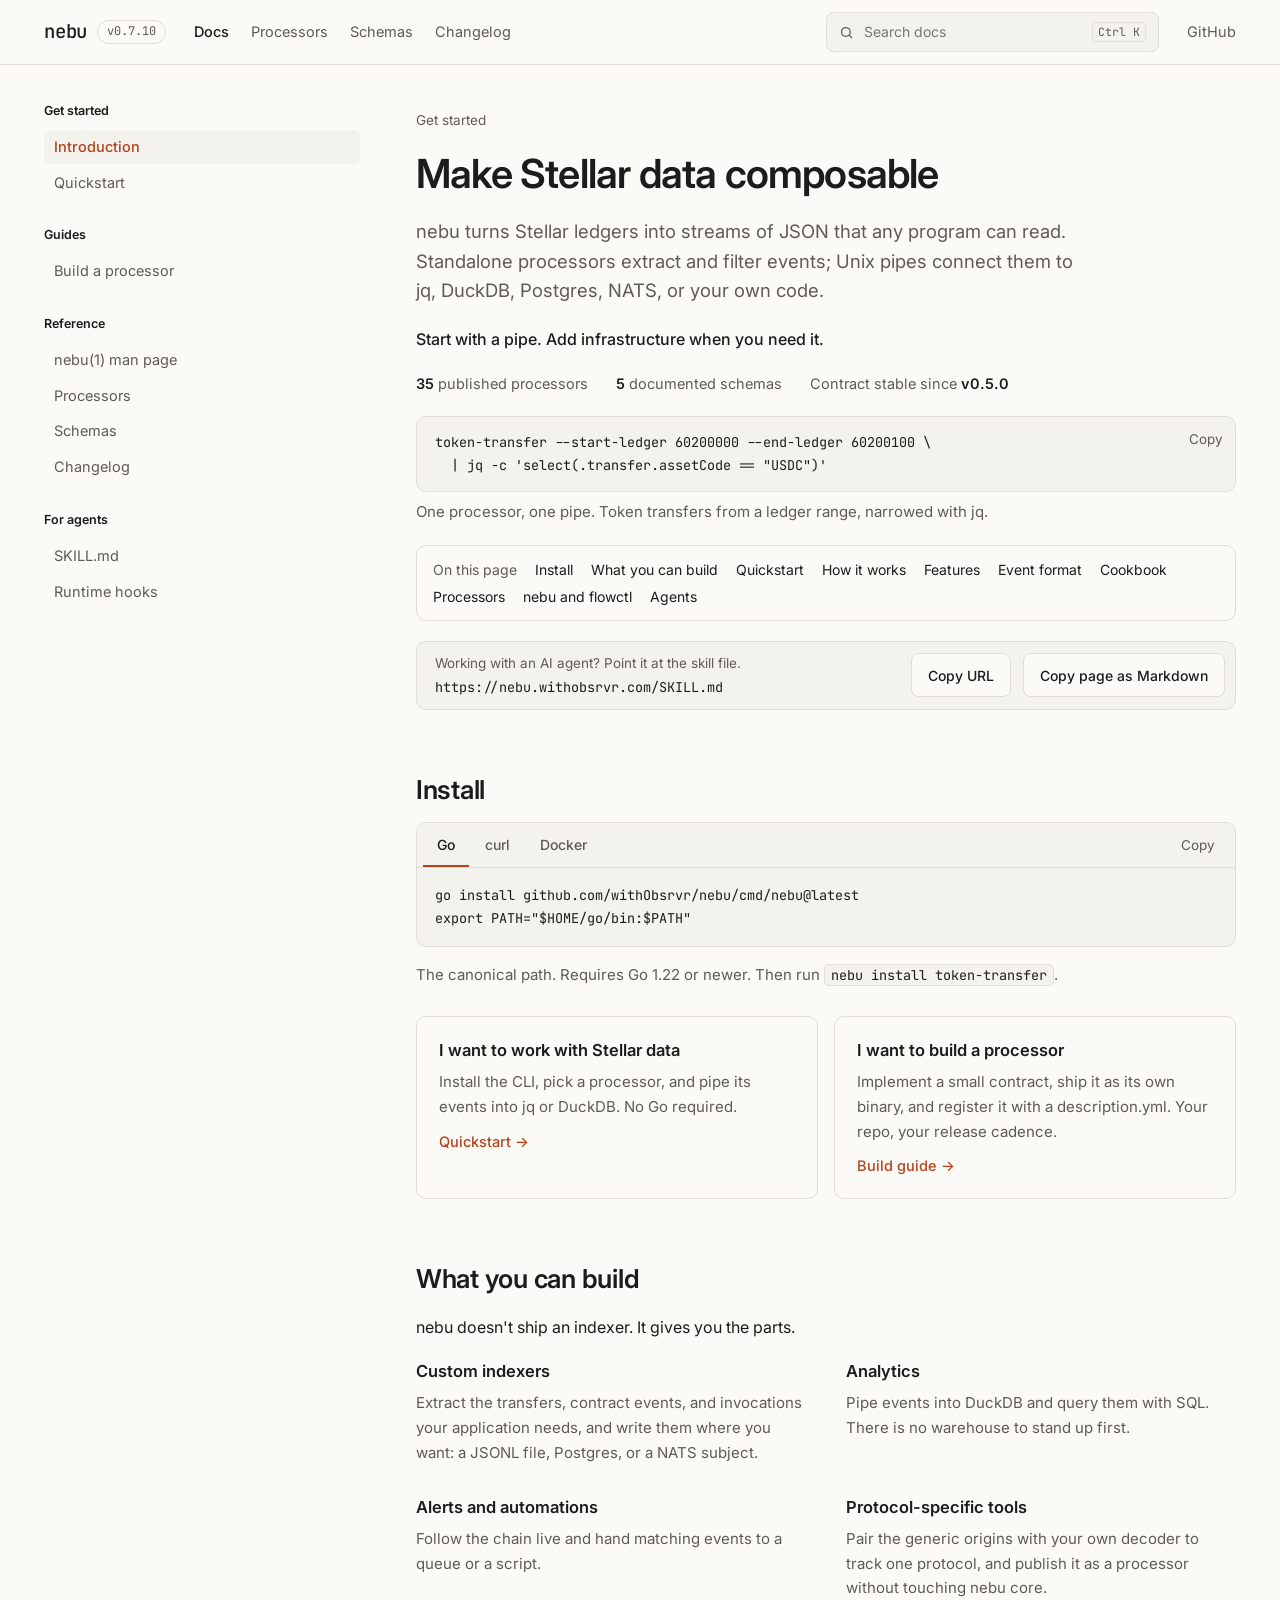
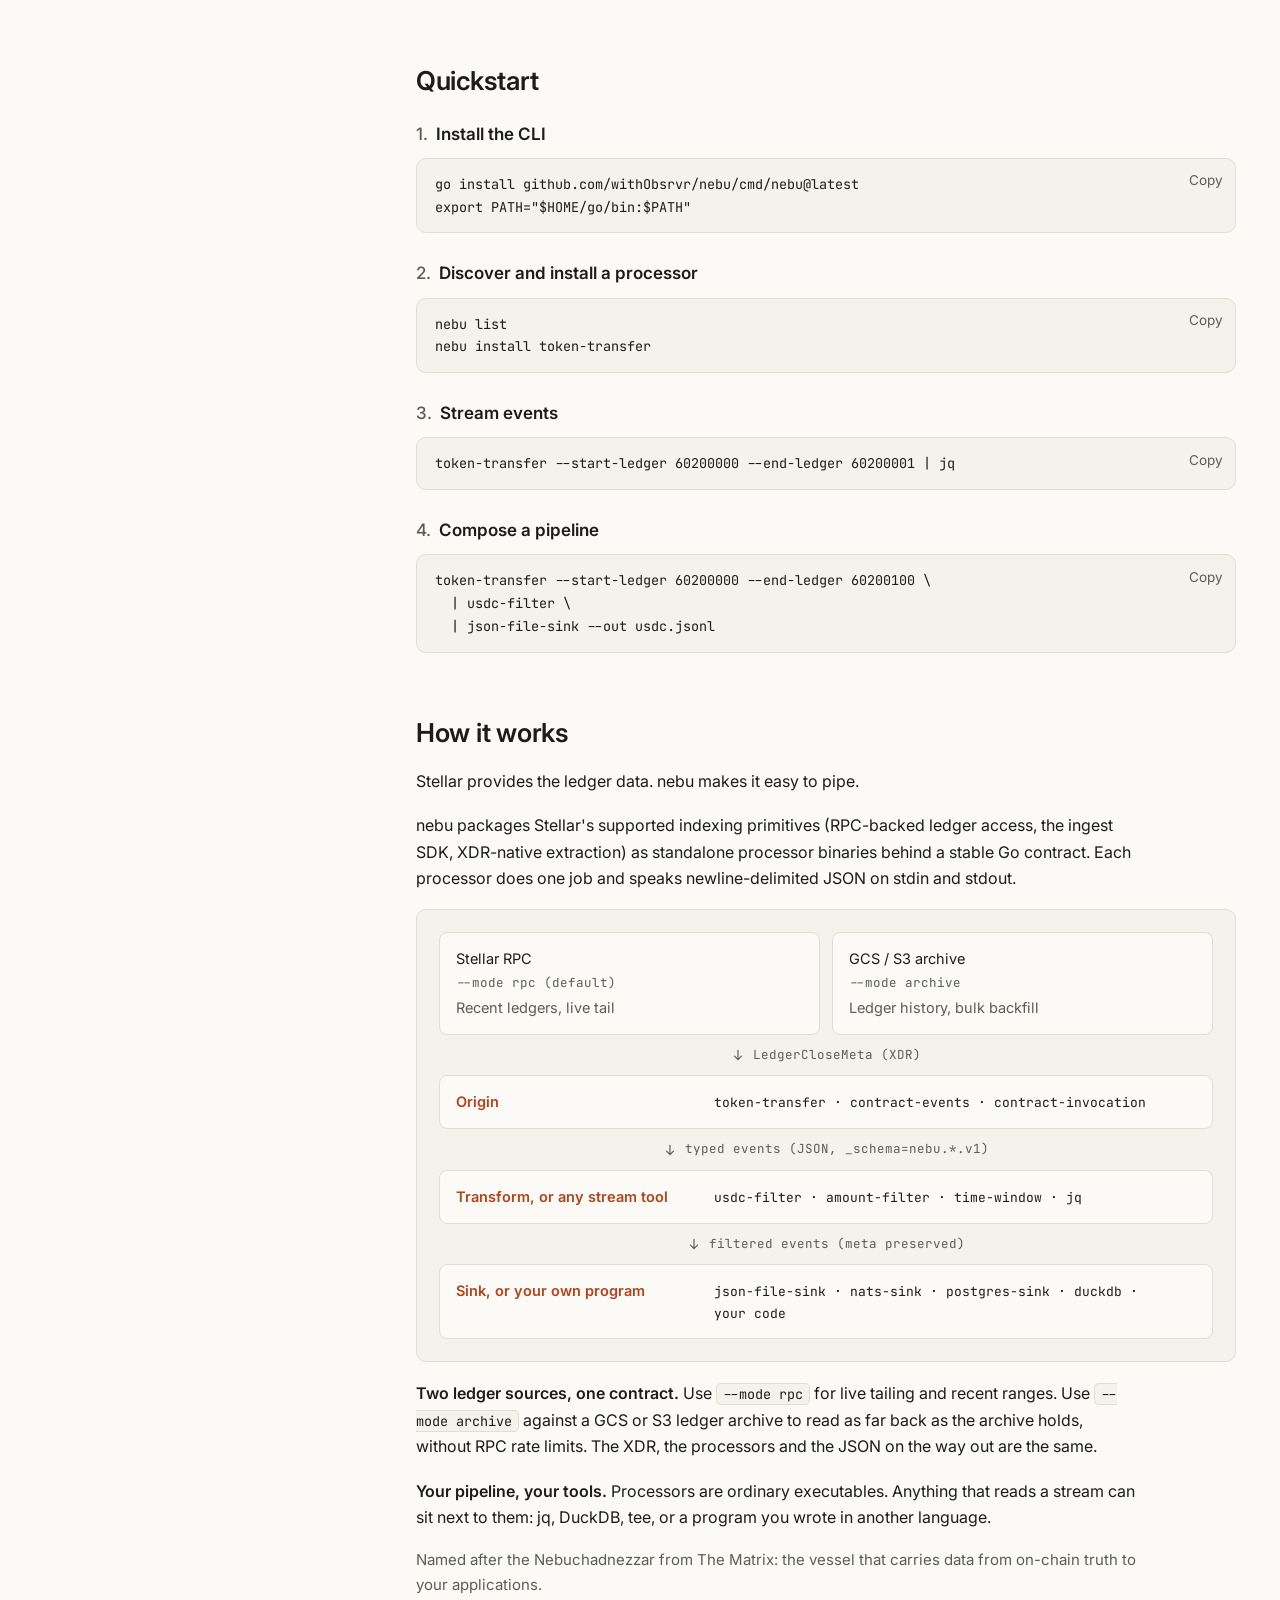
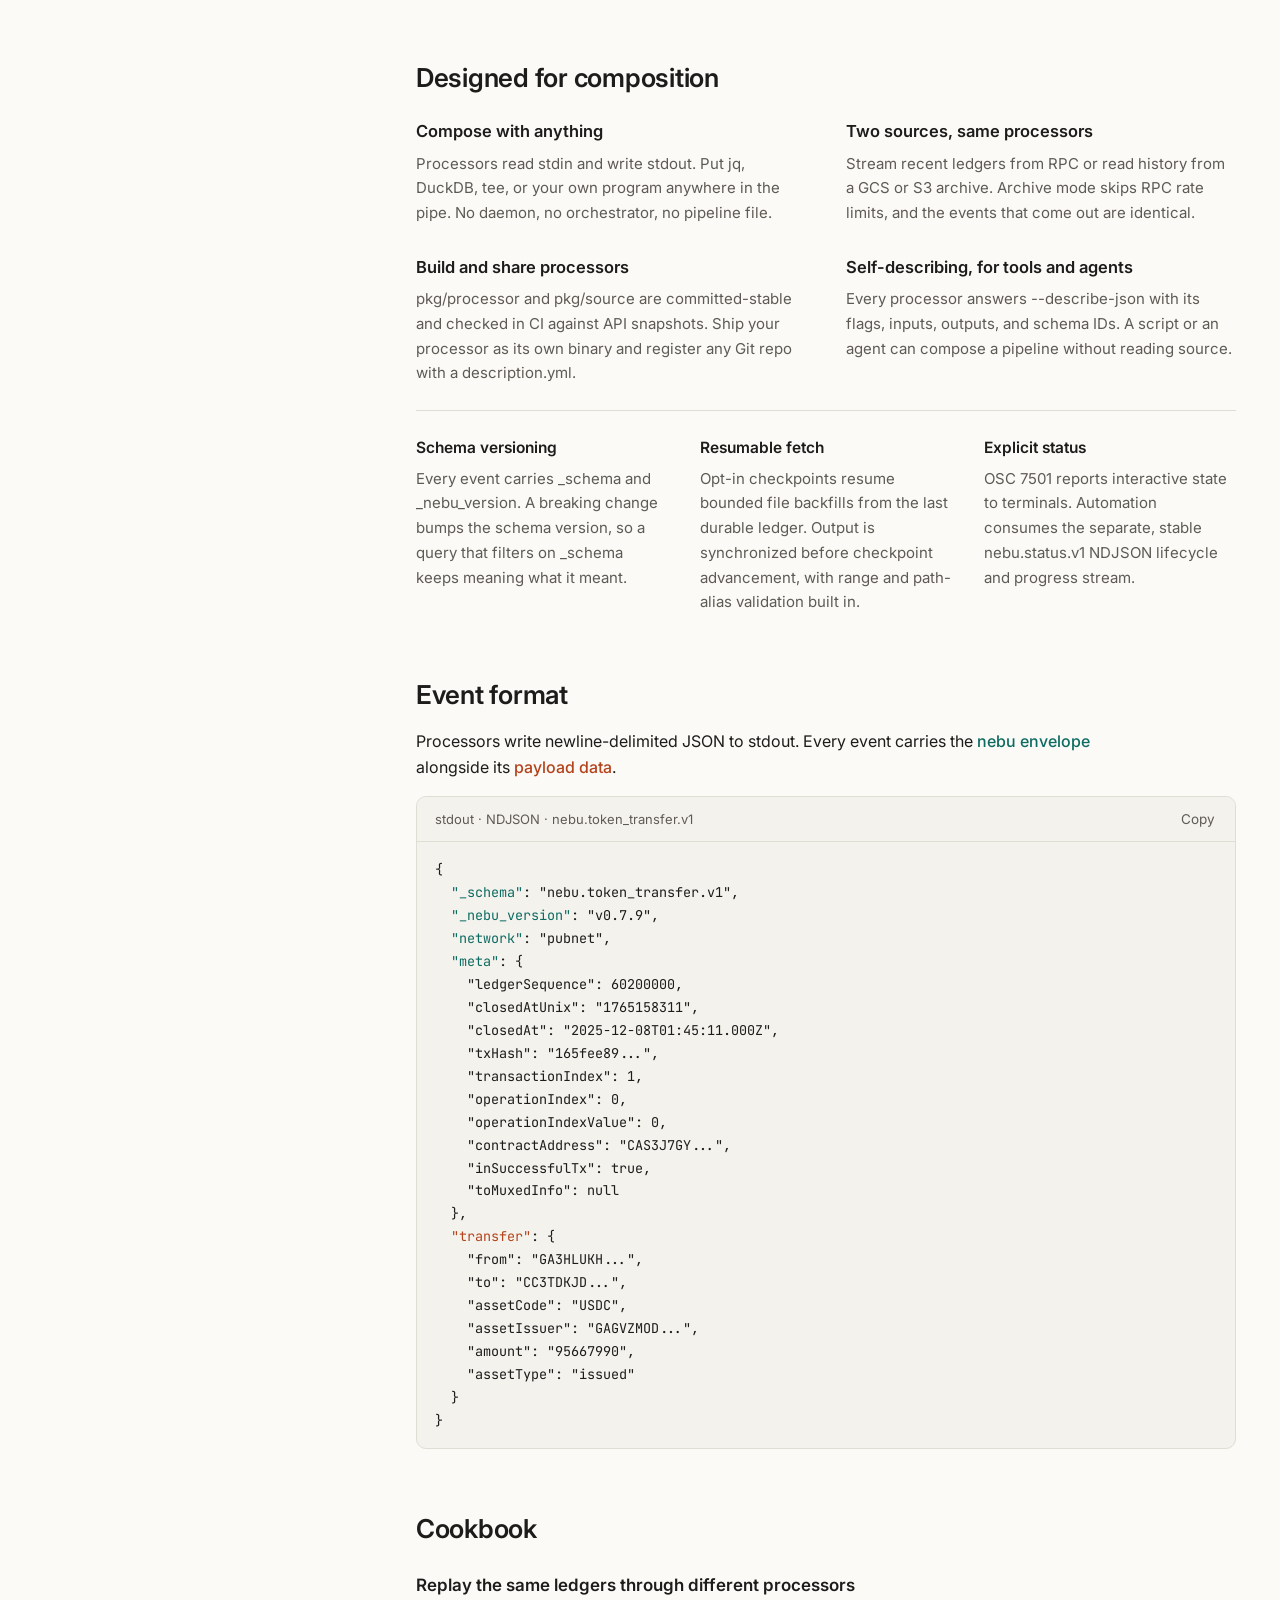
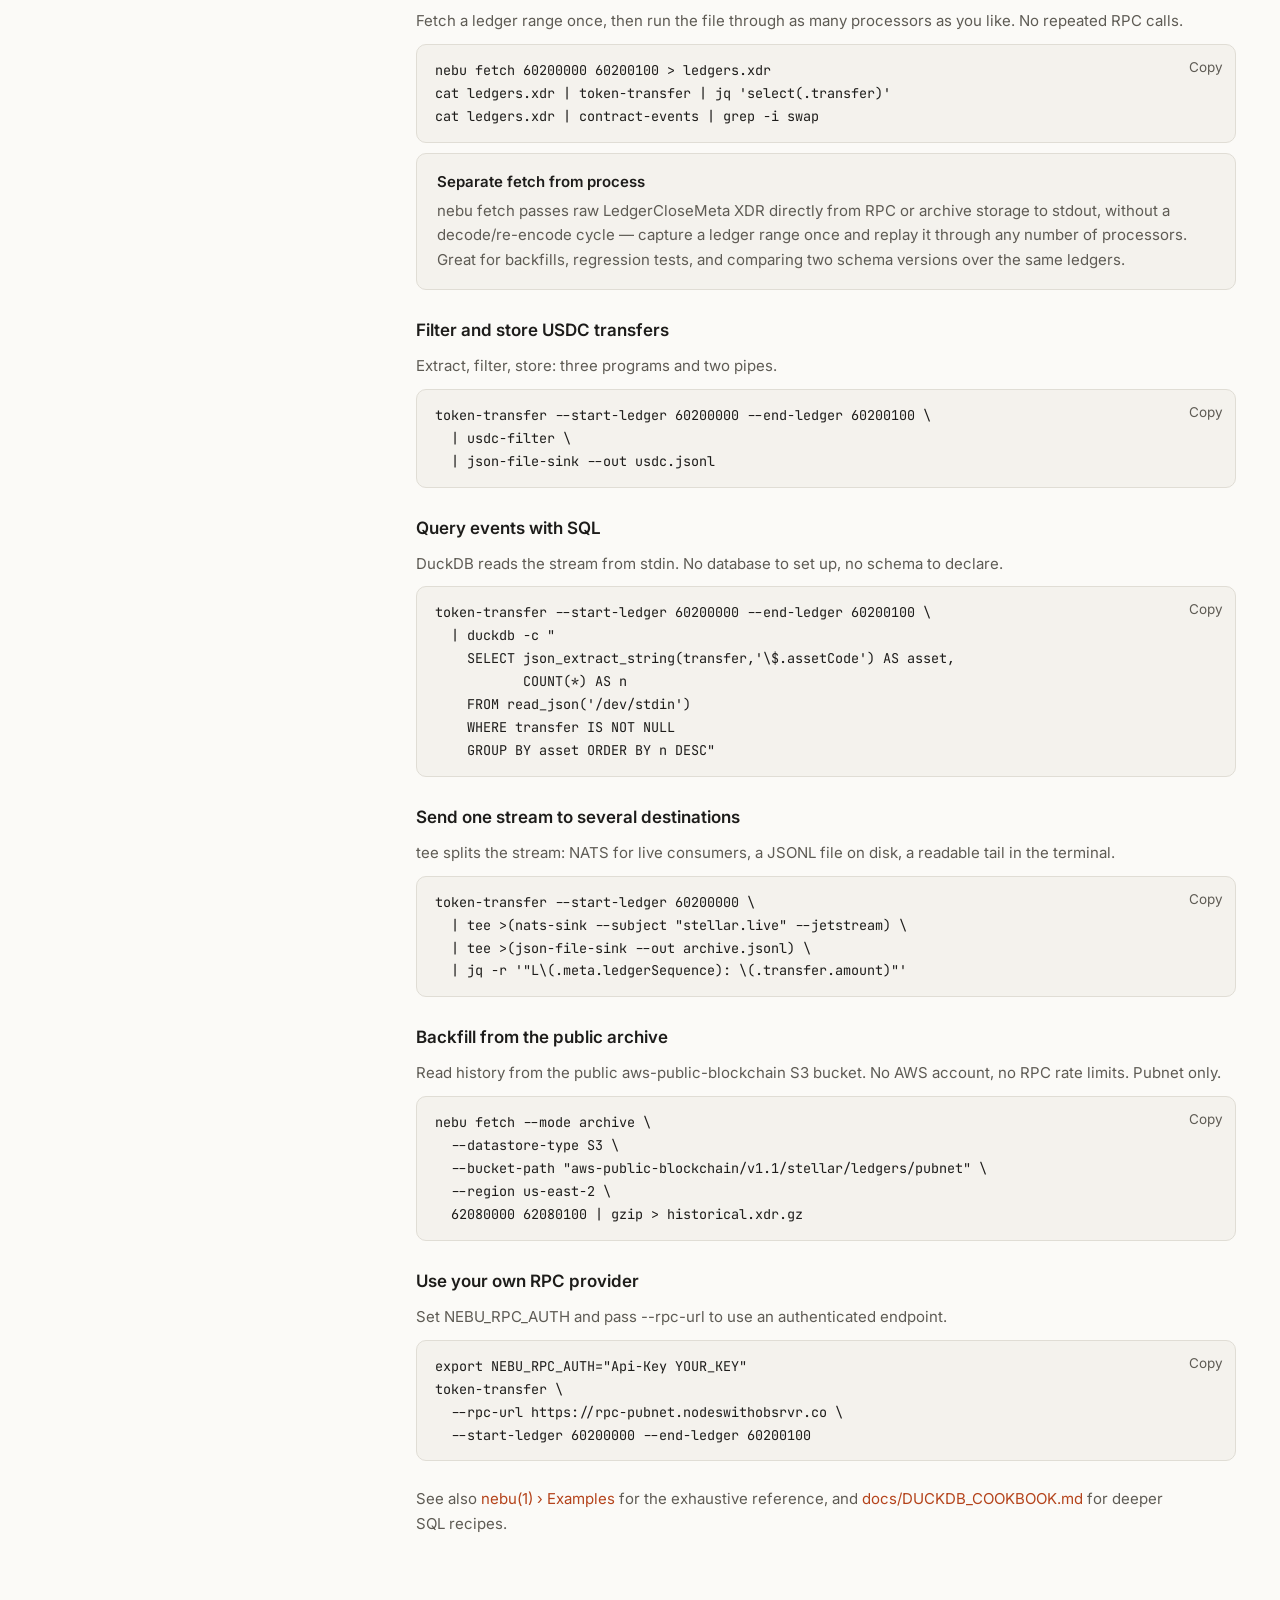
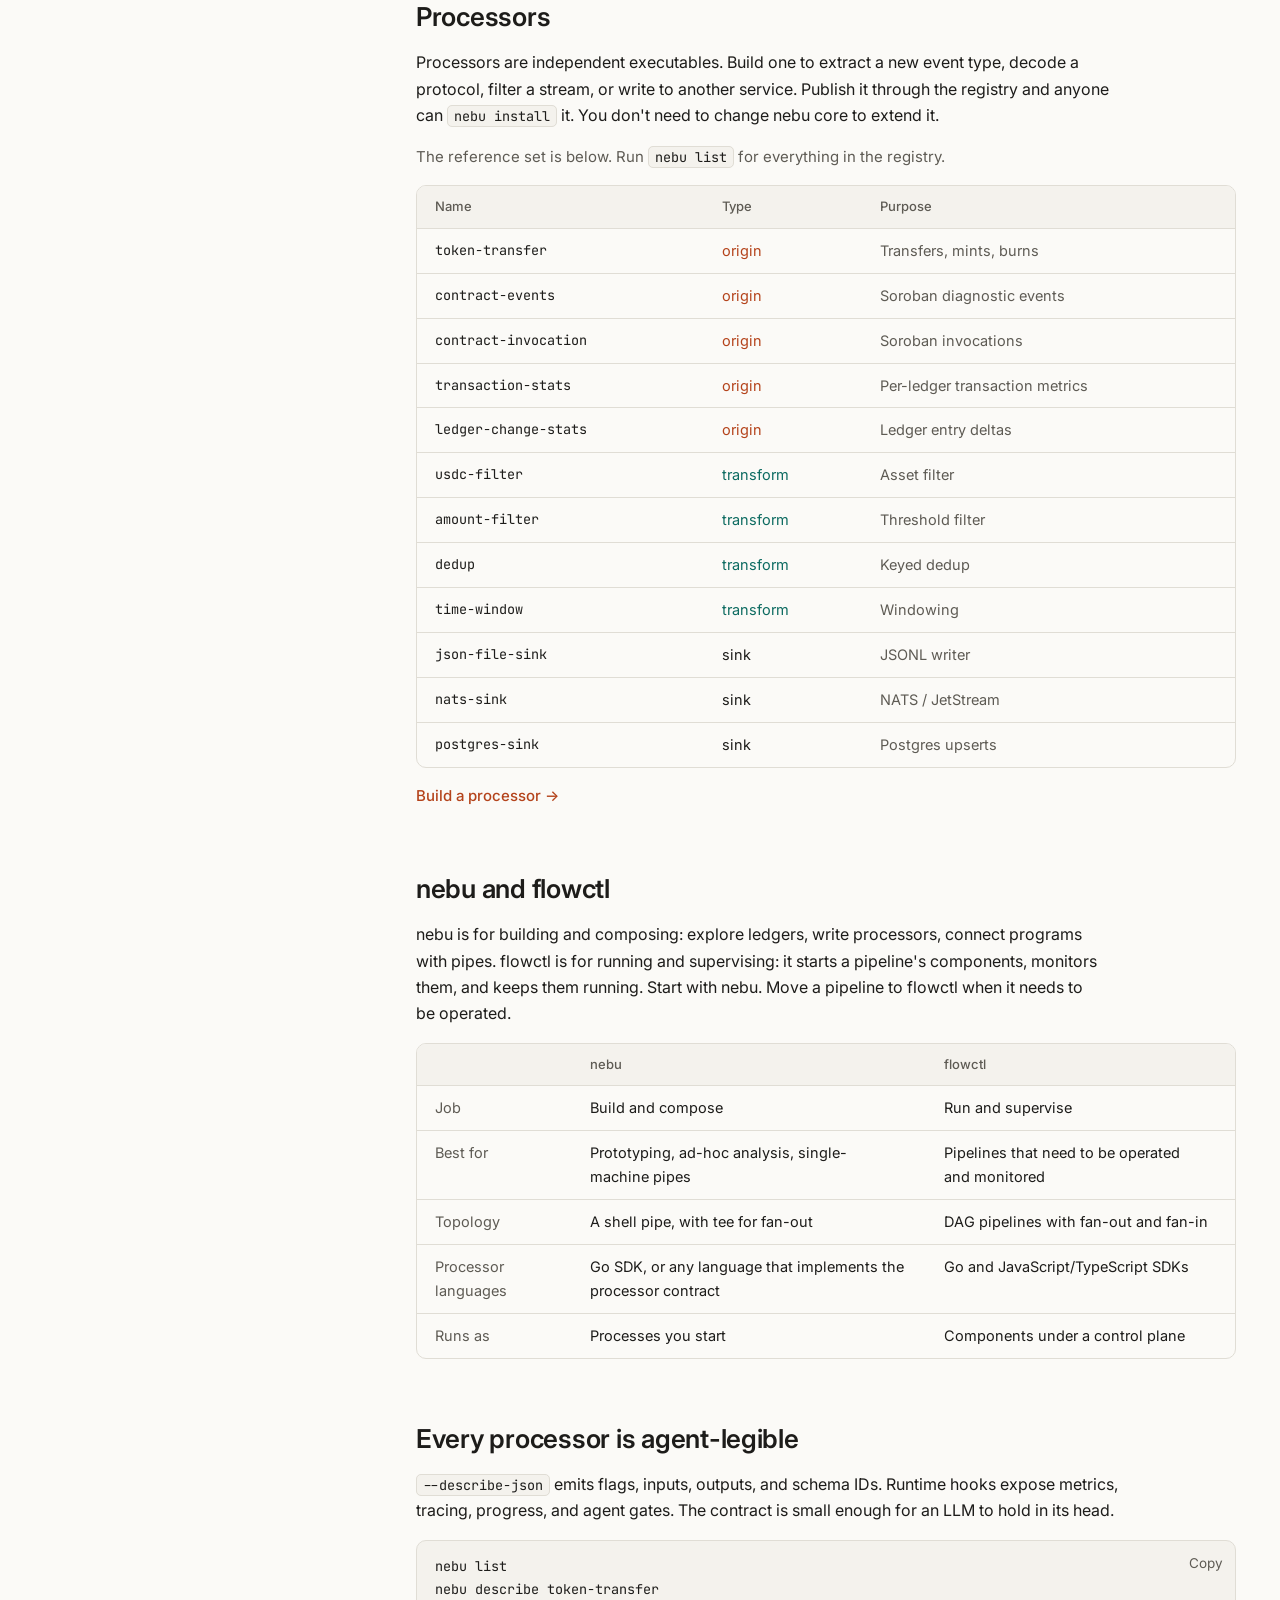
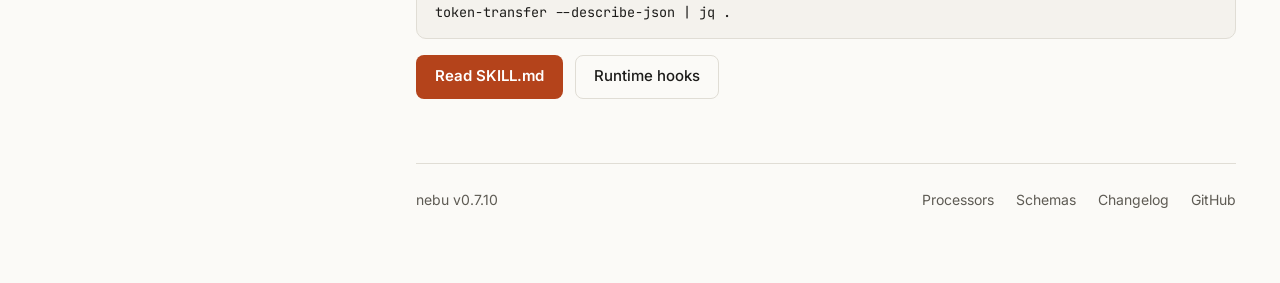
==== commit abead5ae: "docs: prepare v0.7.10 release Rolls the Unreleased section into v0.7.10, folding the two Changed gro" ====
--- a/docs/index.html
+++ b/docs/index.html
@@ -16,7 +16,7 @@
 <div class="site-header__inner">
 <a href="index.html" class="brand">
 <span class="brand__name">nebu</span>
-<span class="brand__version">v0.7.9</span>
+<span class="brand__version">v0.7.10</span>
 </a>
 <nav aria-label="Primary" class="site-nav">
 <a href="index.html" class="site-nav__link is-current">Docs</a>
@@ -453,7 +453,7 @@
 </section>
 
 <footer class="site-footer">
-<span>nebu v0.7.9</span>
+<span>nebu v0.7.10</span>
 <div class="site-footer__links">
 <a href="processors.html" class="muted">Processors</a>
 <a href="schemas.html" class="muted">Schemas</a>
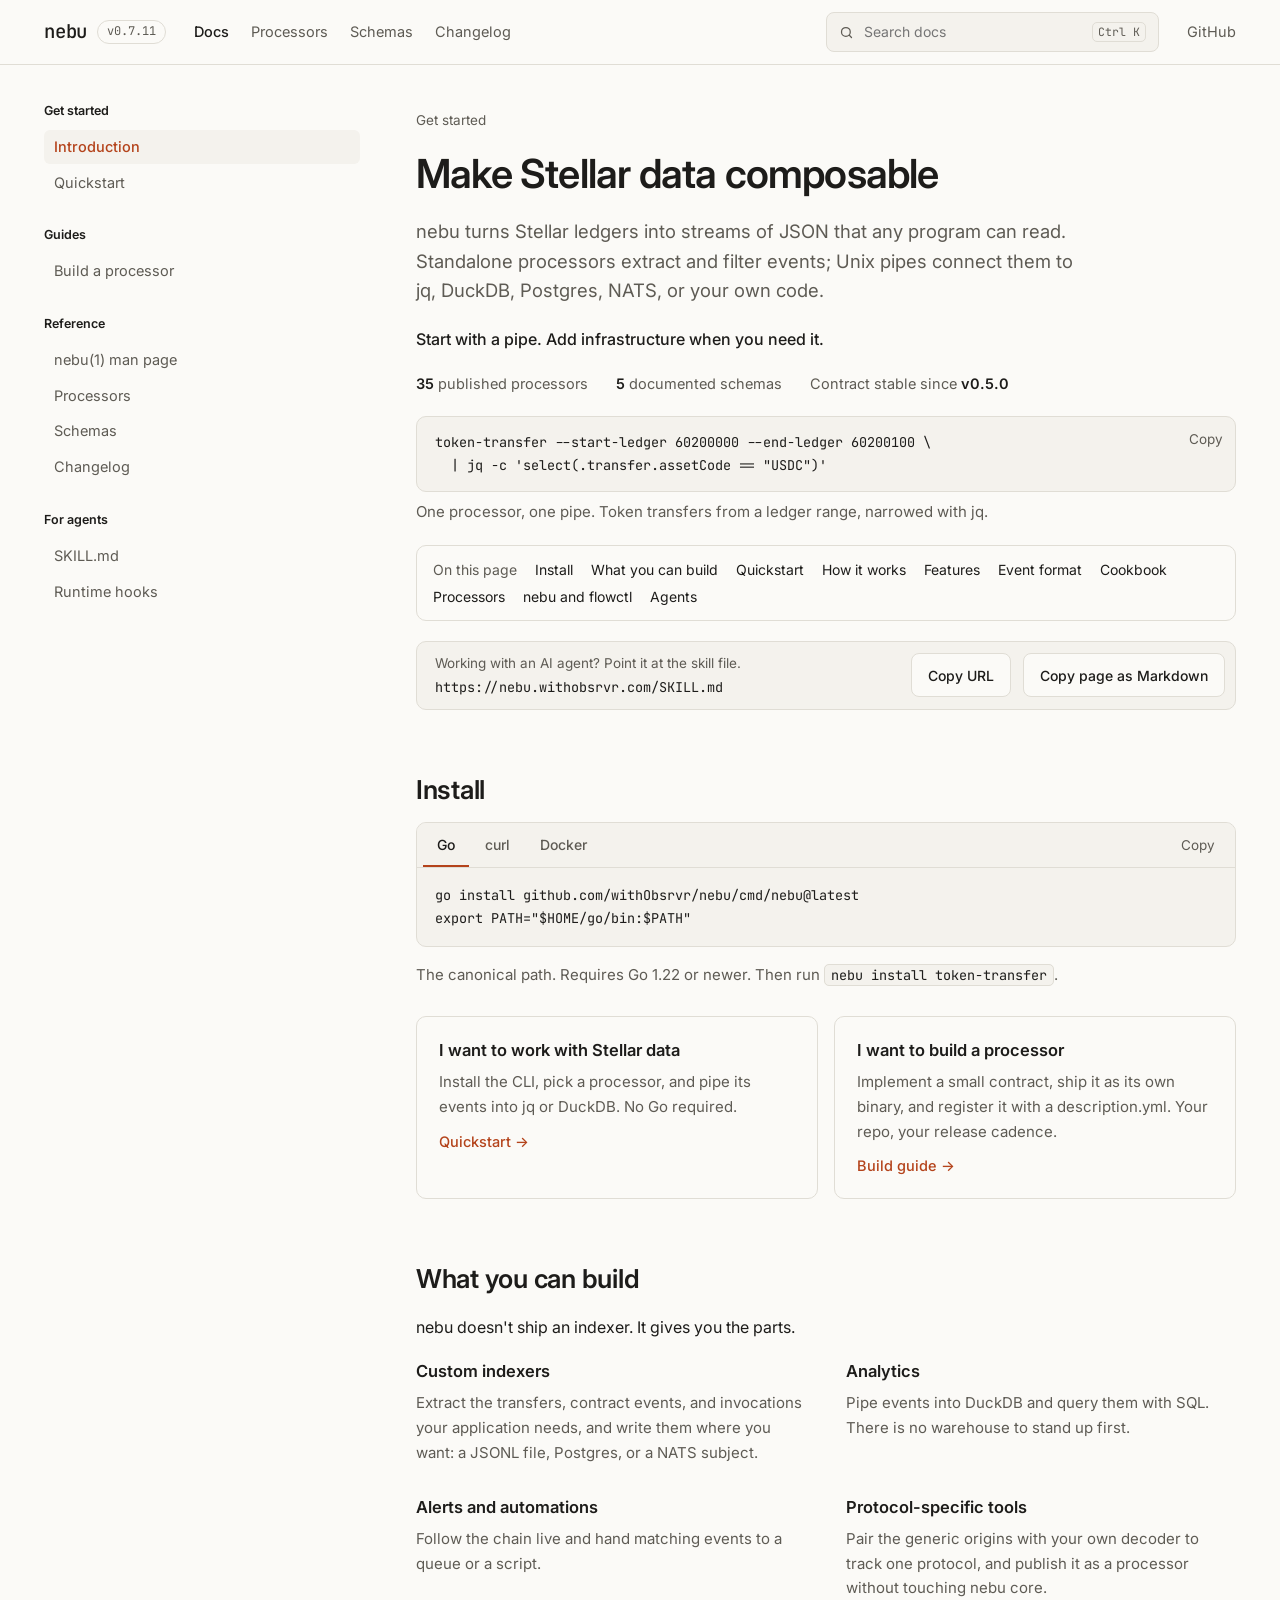
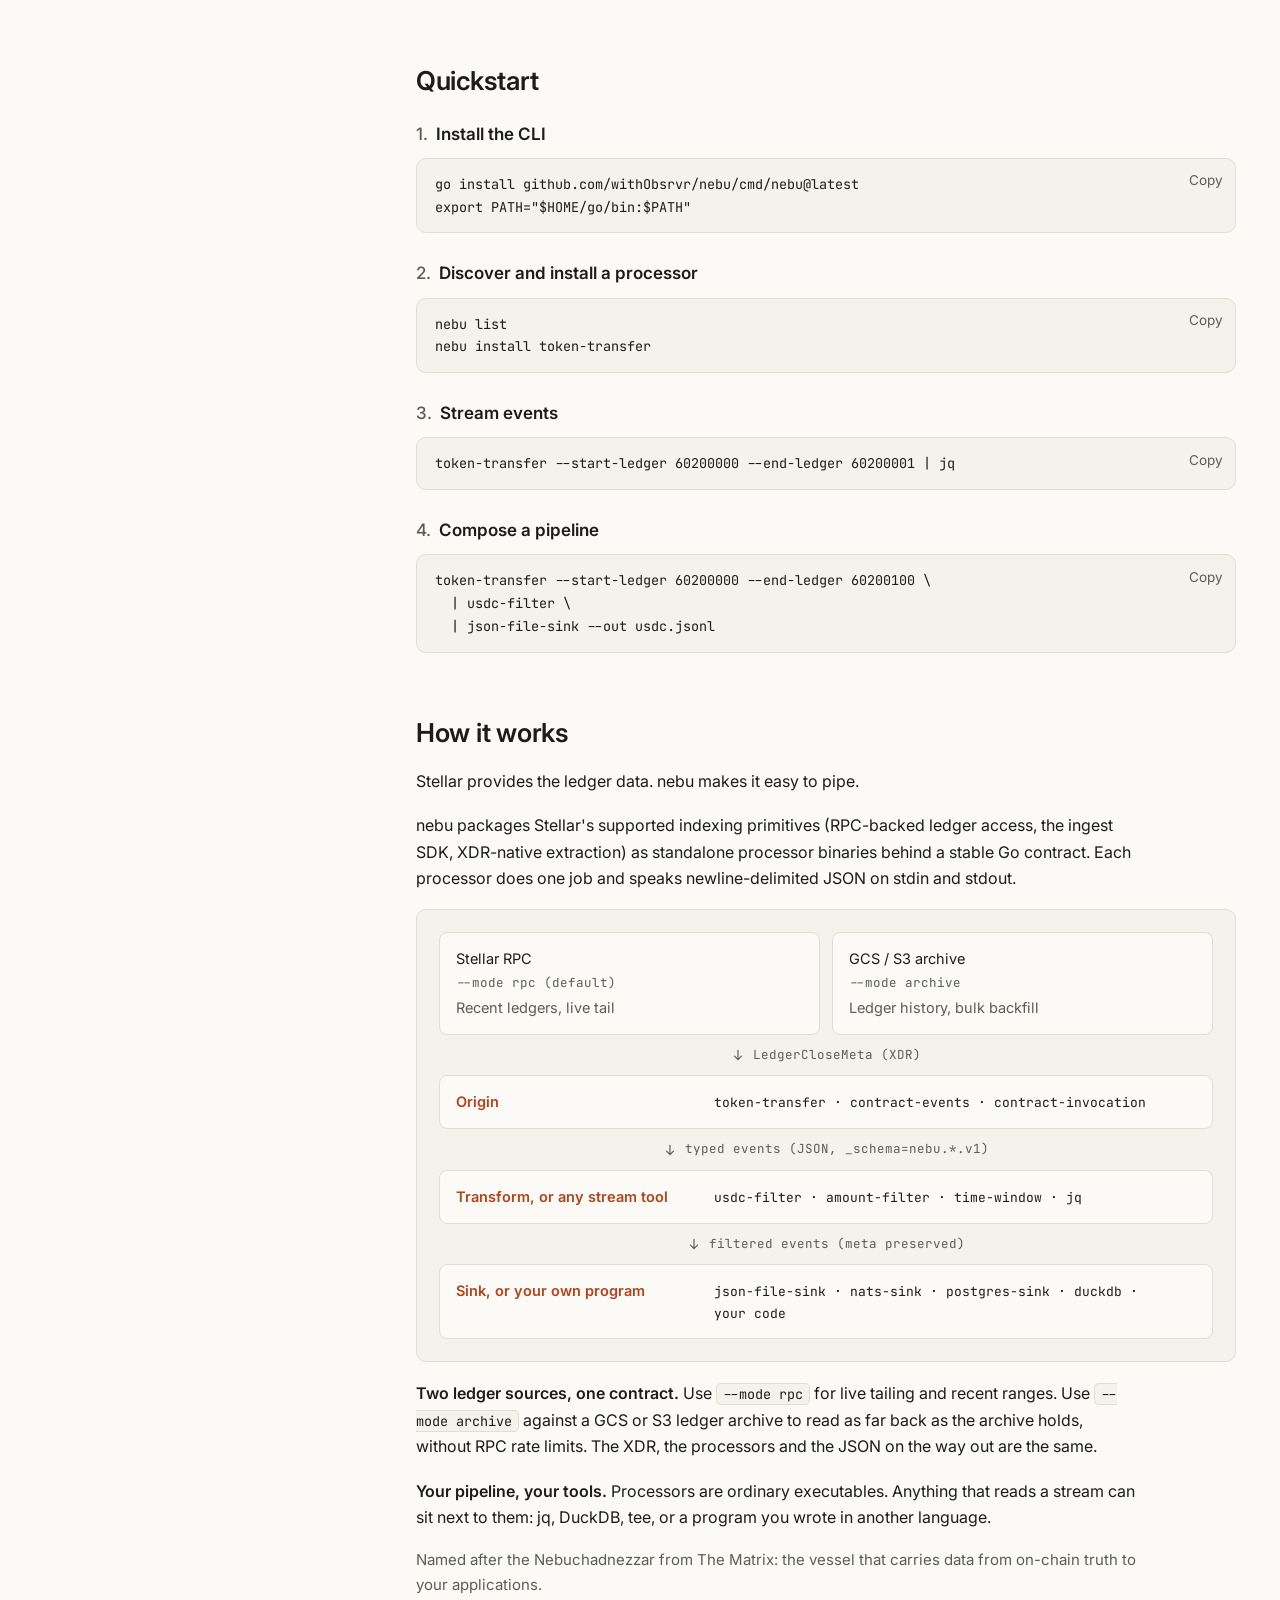
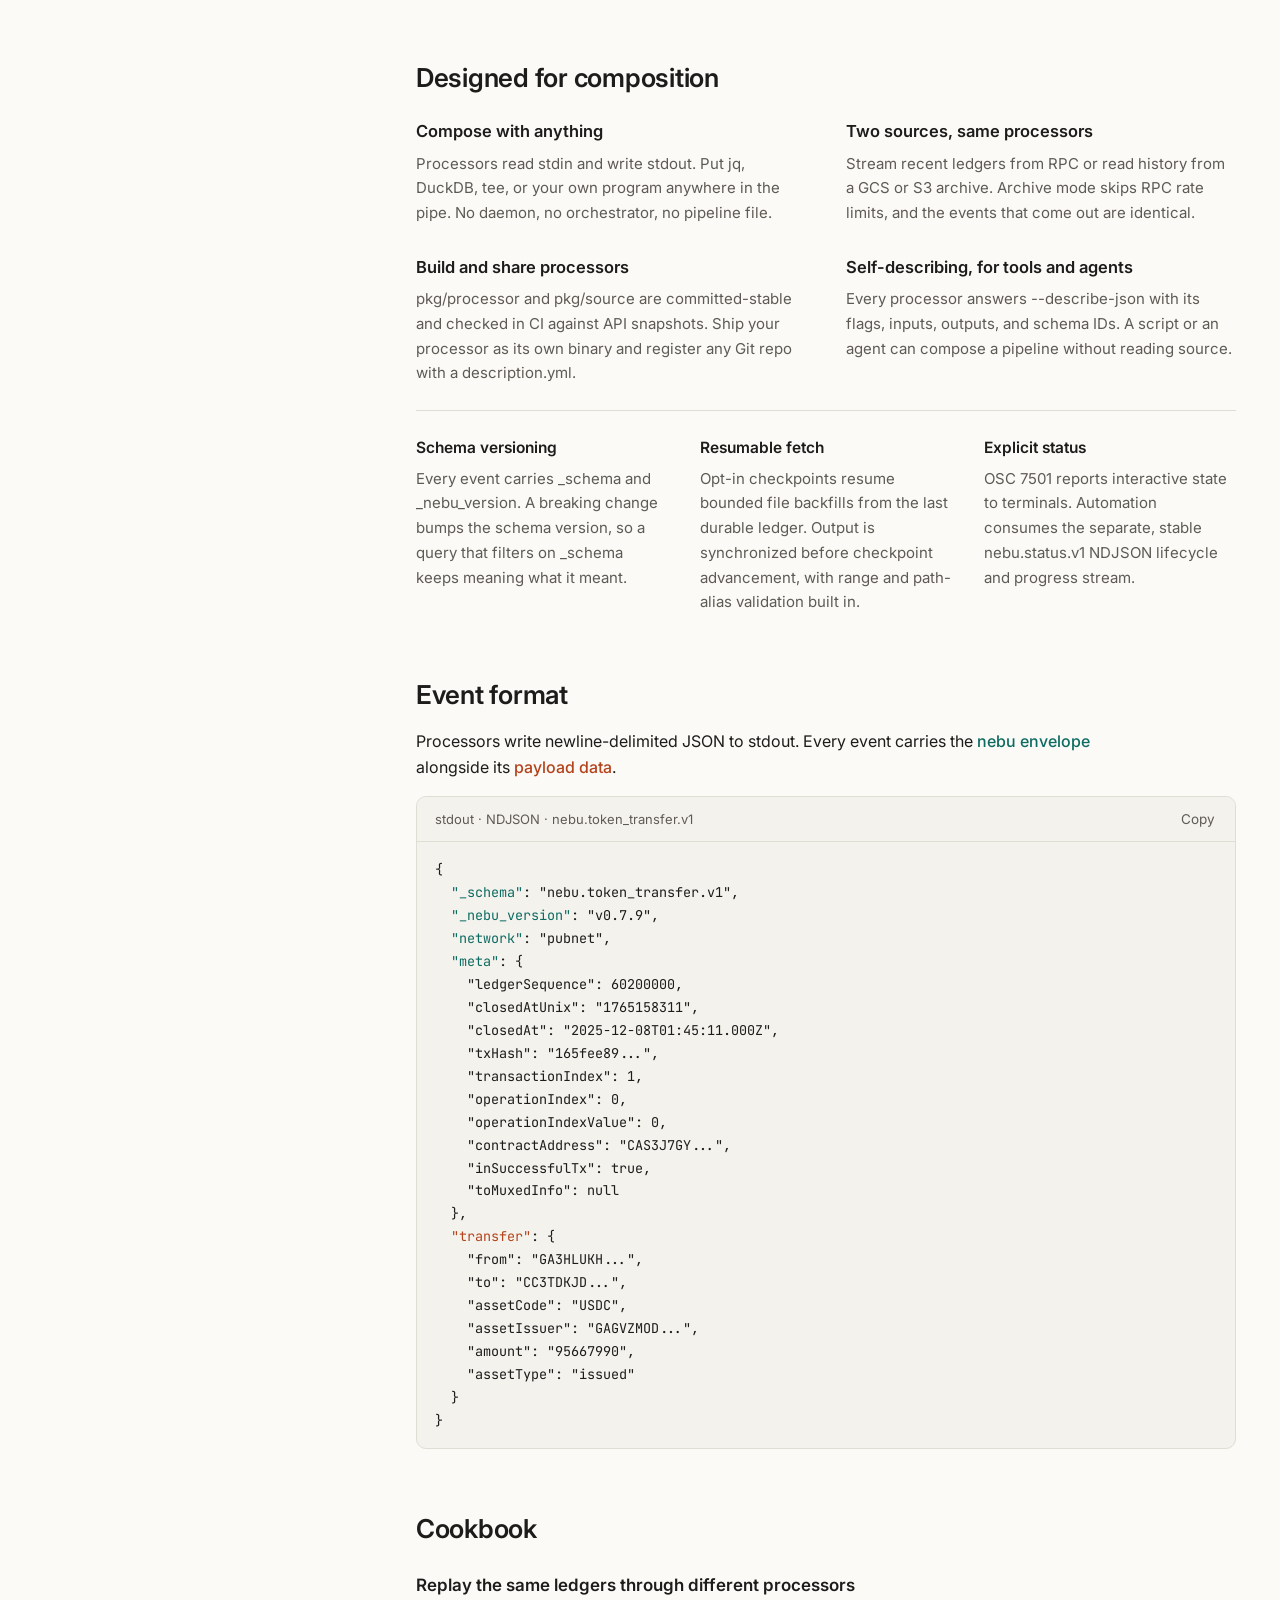
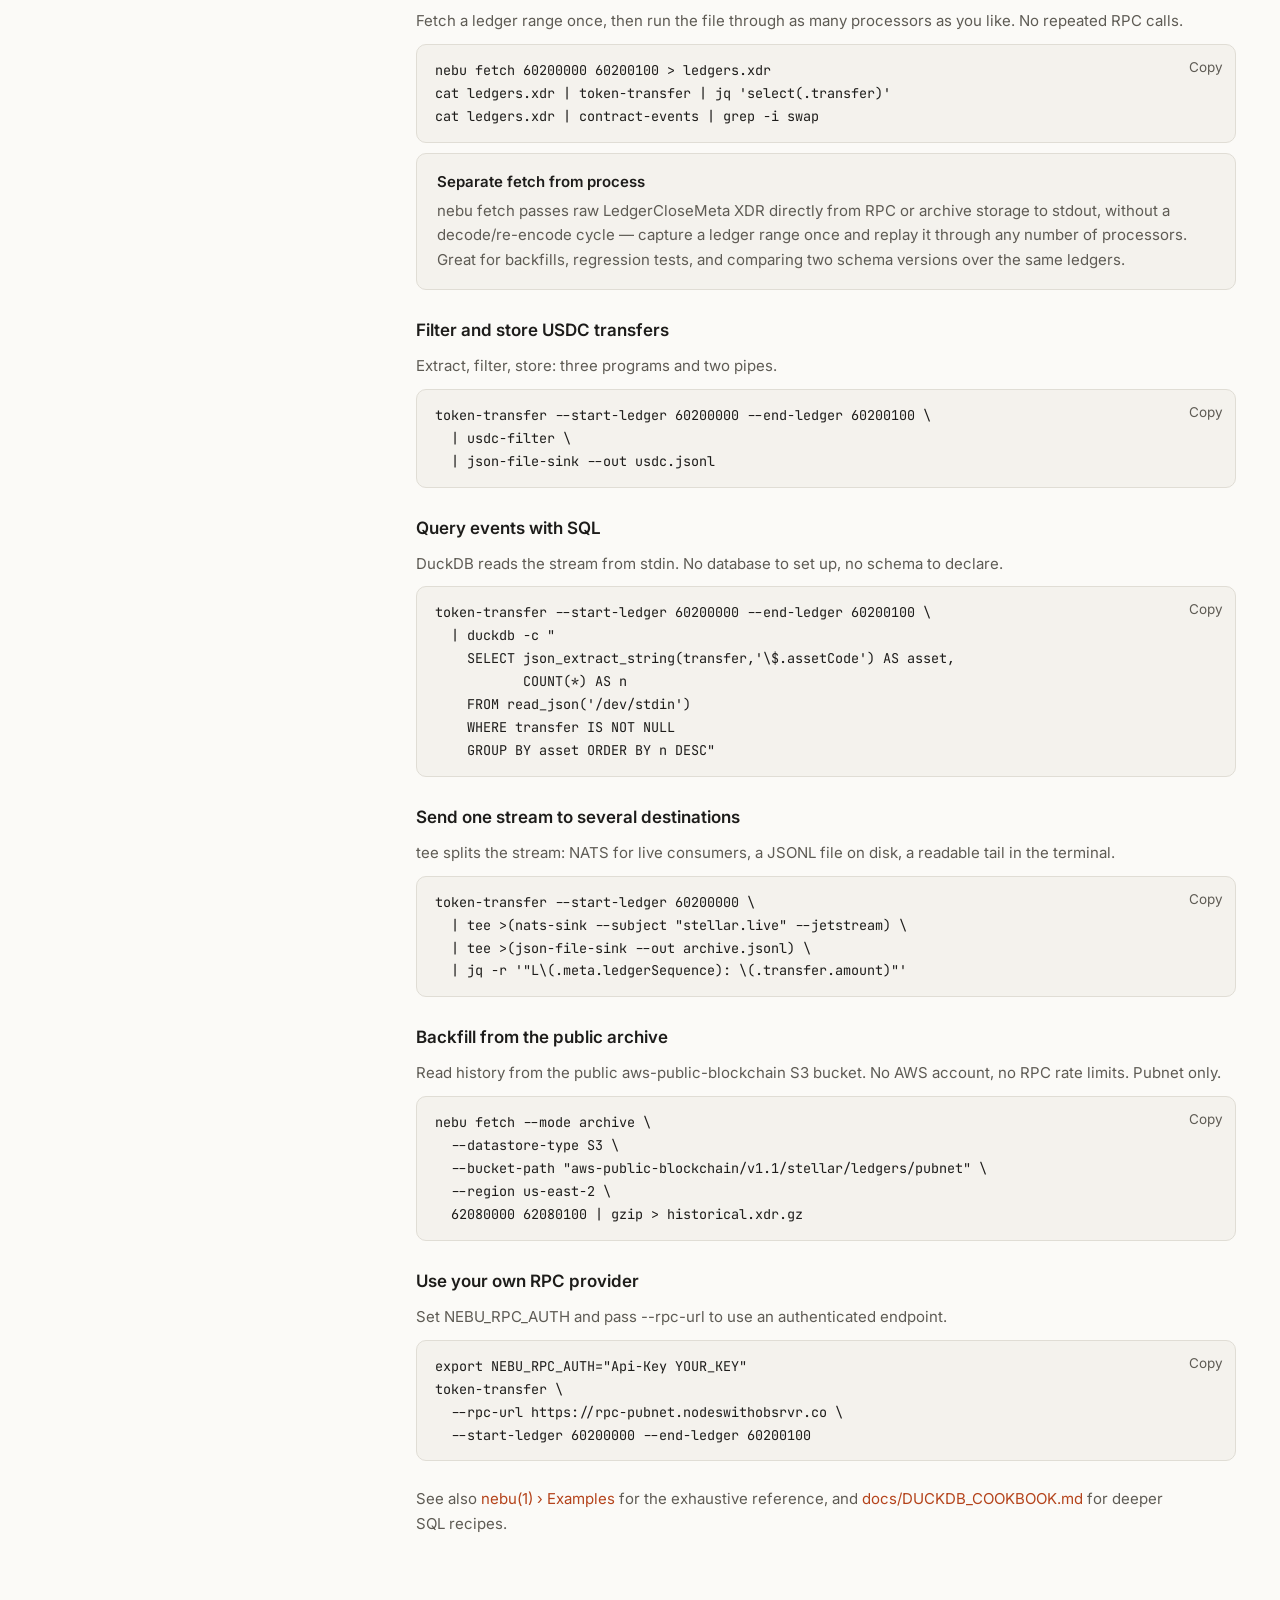
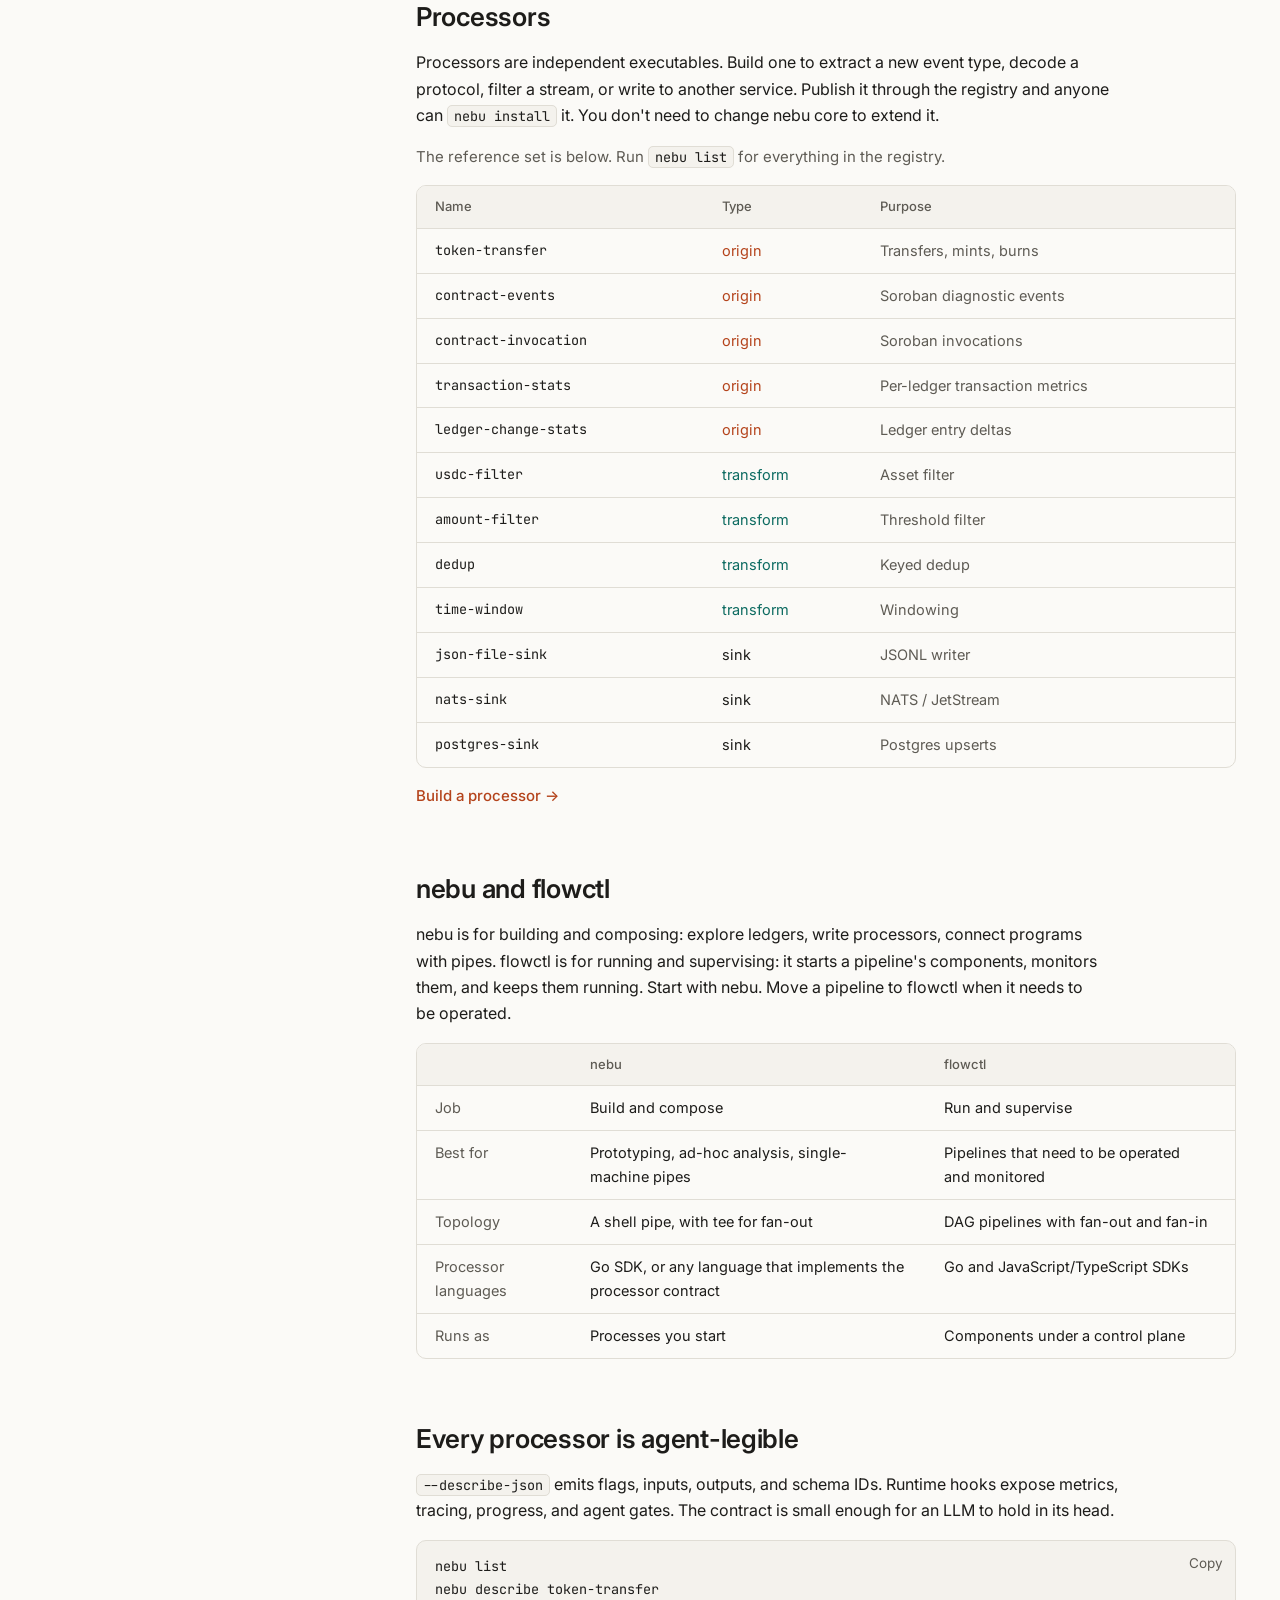
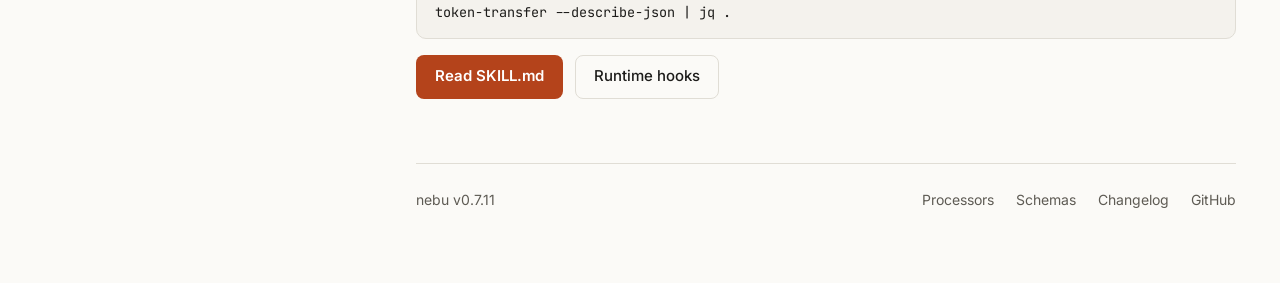
==== commit 77afa378: "docs: prepare v0.7.11 release Rolls the Unreleased section into v0.7.11: go-stellar-sdk v0.9.0 with " ====
--- a/docs/index.html
+++ b/docs/index.html
@@ -16,7 +16,7 @@
 <div class="site-header__inner">
 <a href="index.html" class="brand">
 <span class="brand__name">nebu</span>
-<span class="brand__version">v0.7.10</span>
+<span class="brand__version">v0.7.11</span>
 </a>
 <nav aria-label="Primary" class="site-nav">
 <a href="index.html" class="site-nav__link is-current">Docs</a>
@@ -453,7 +453,7 @@
 </section>
 
 <footer class="site-footer">
-<span>nebu v0.7.10</span>
+<span>nebu v0.7.11</span>
 <div class="site-footer__links">
 <a href="processors.html" class="muted">Processors</a>
 <a href="schemas.html" class="muted">Schemas</a>
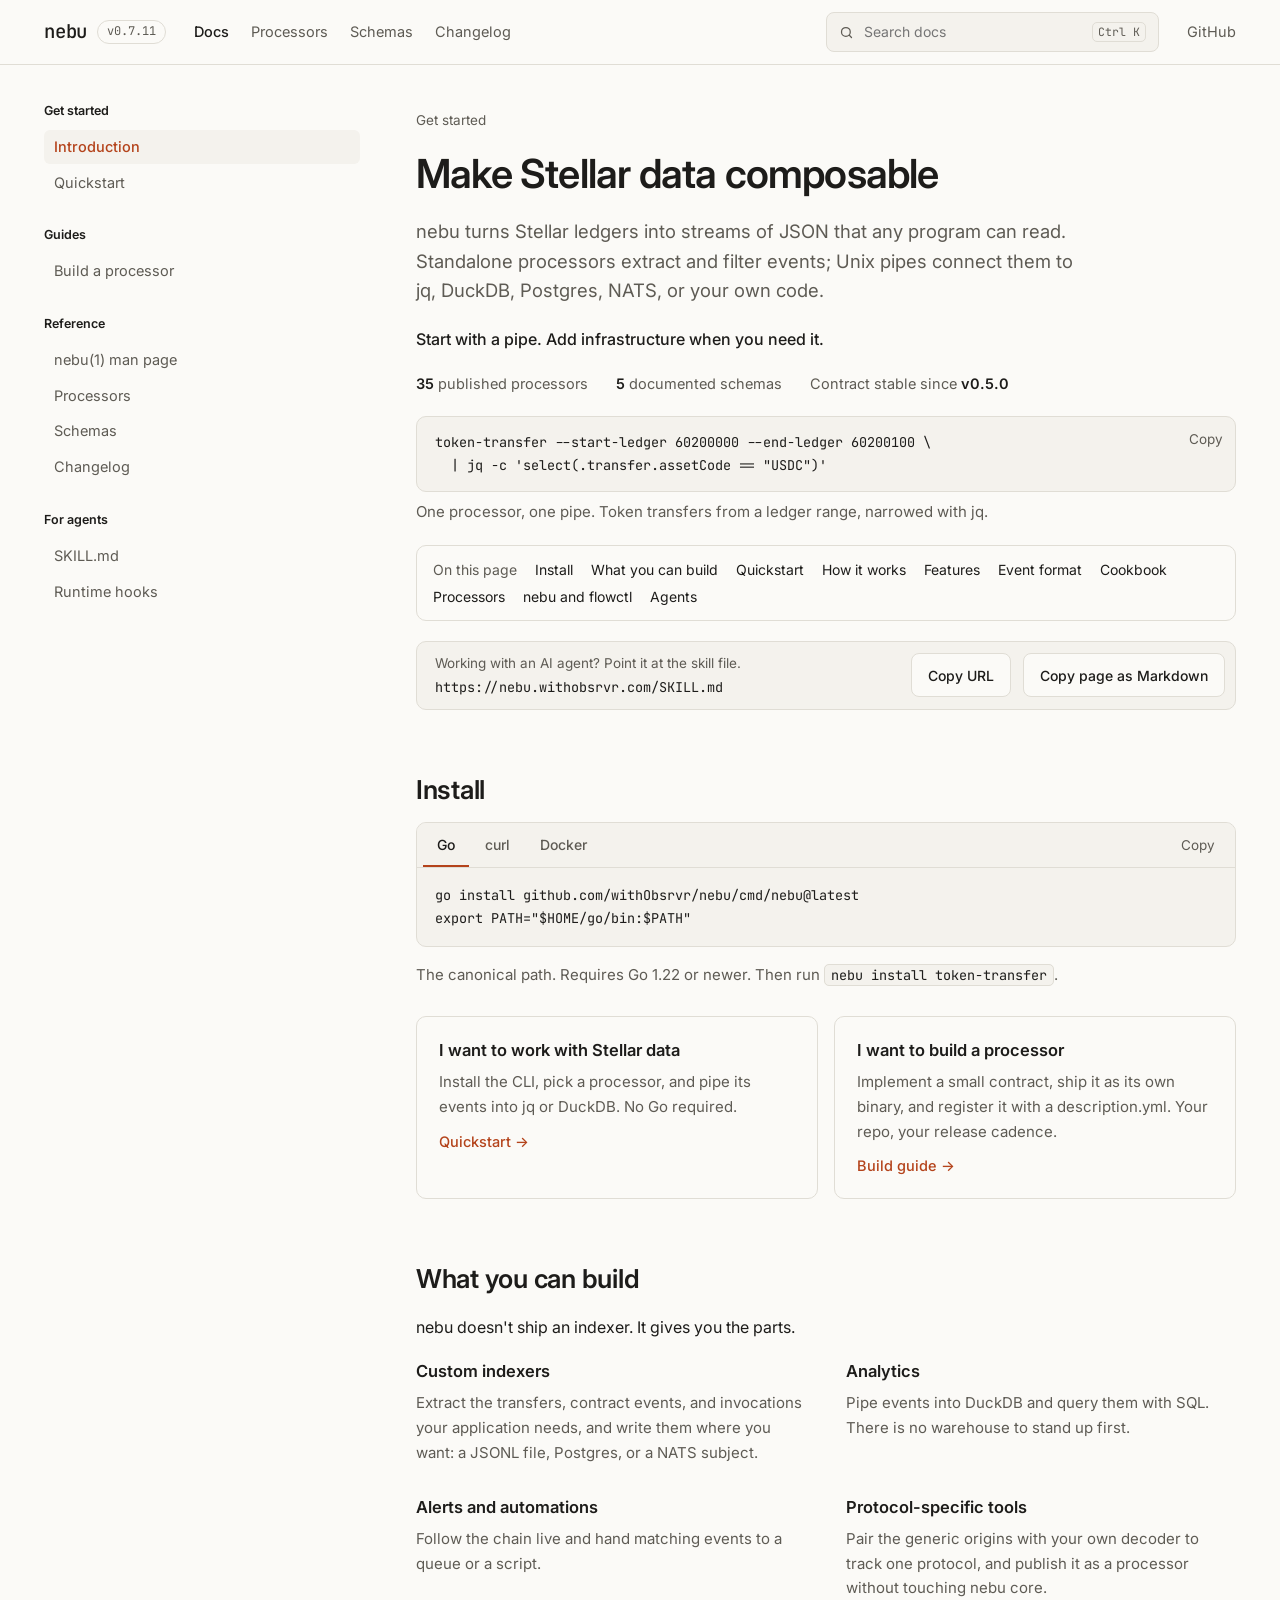
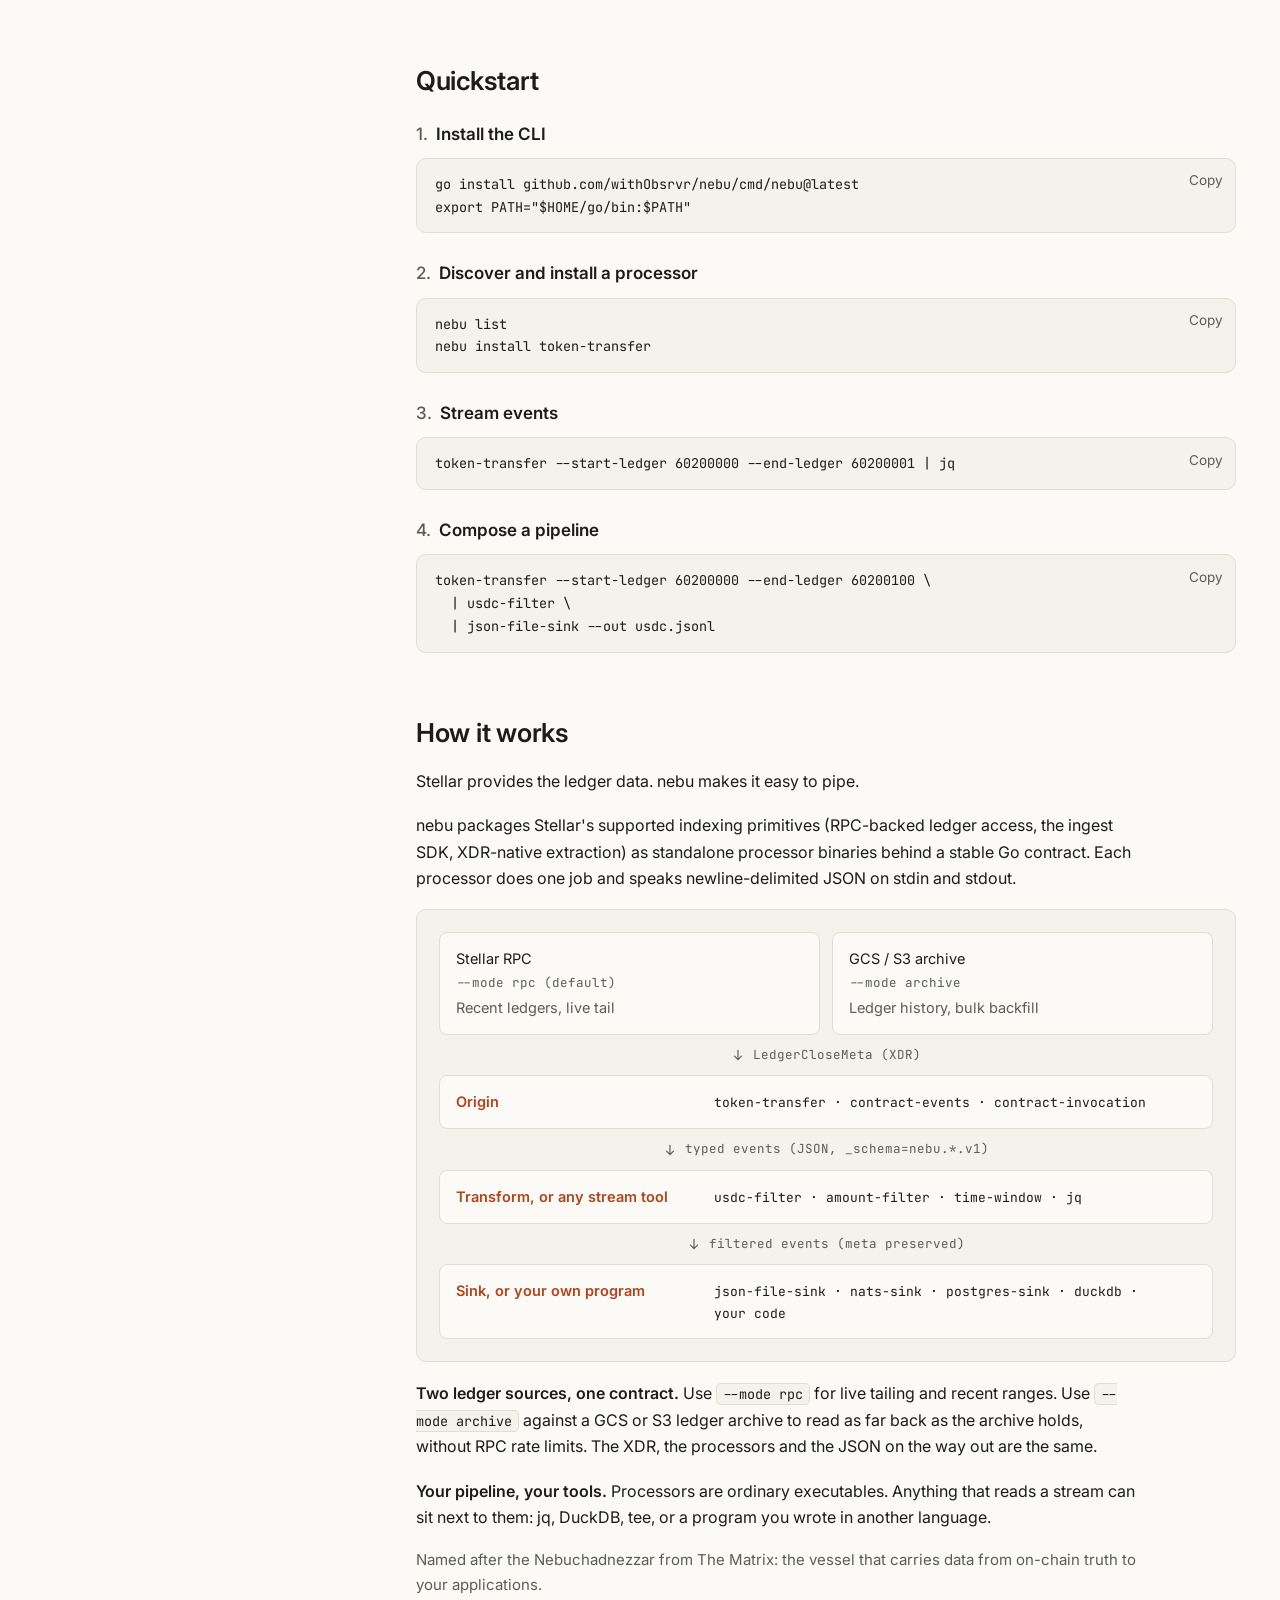
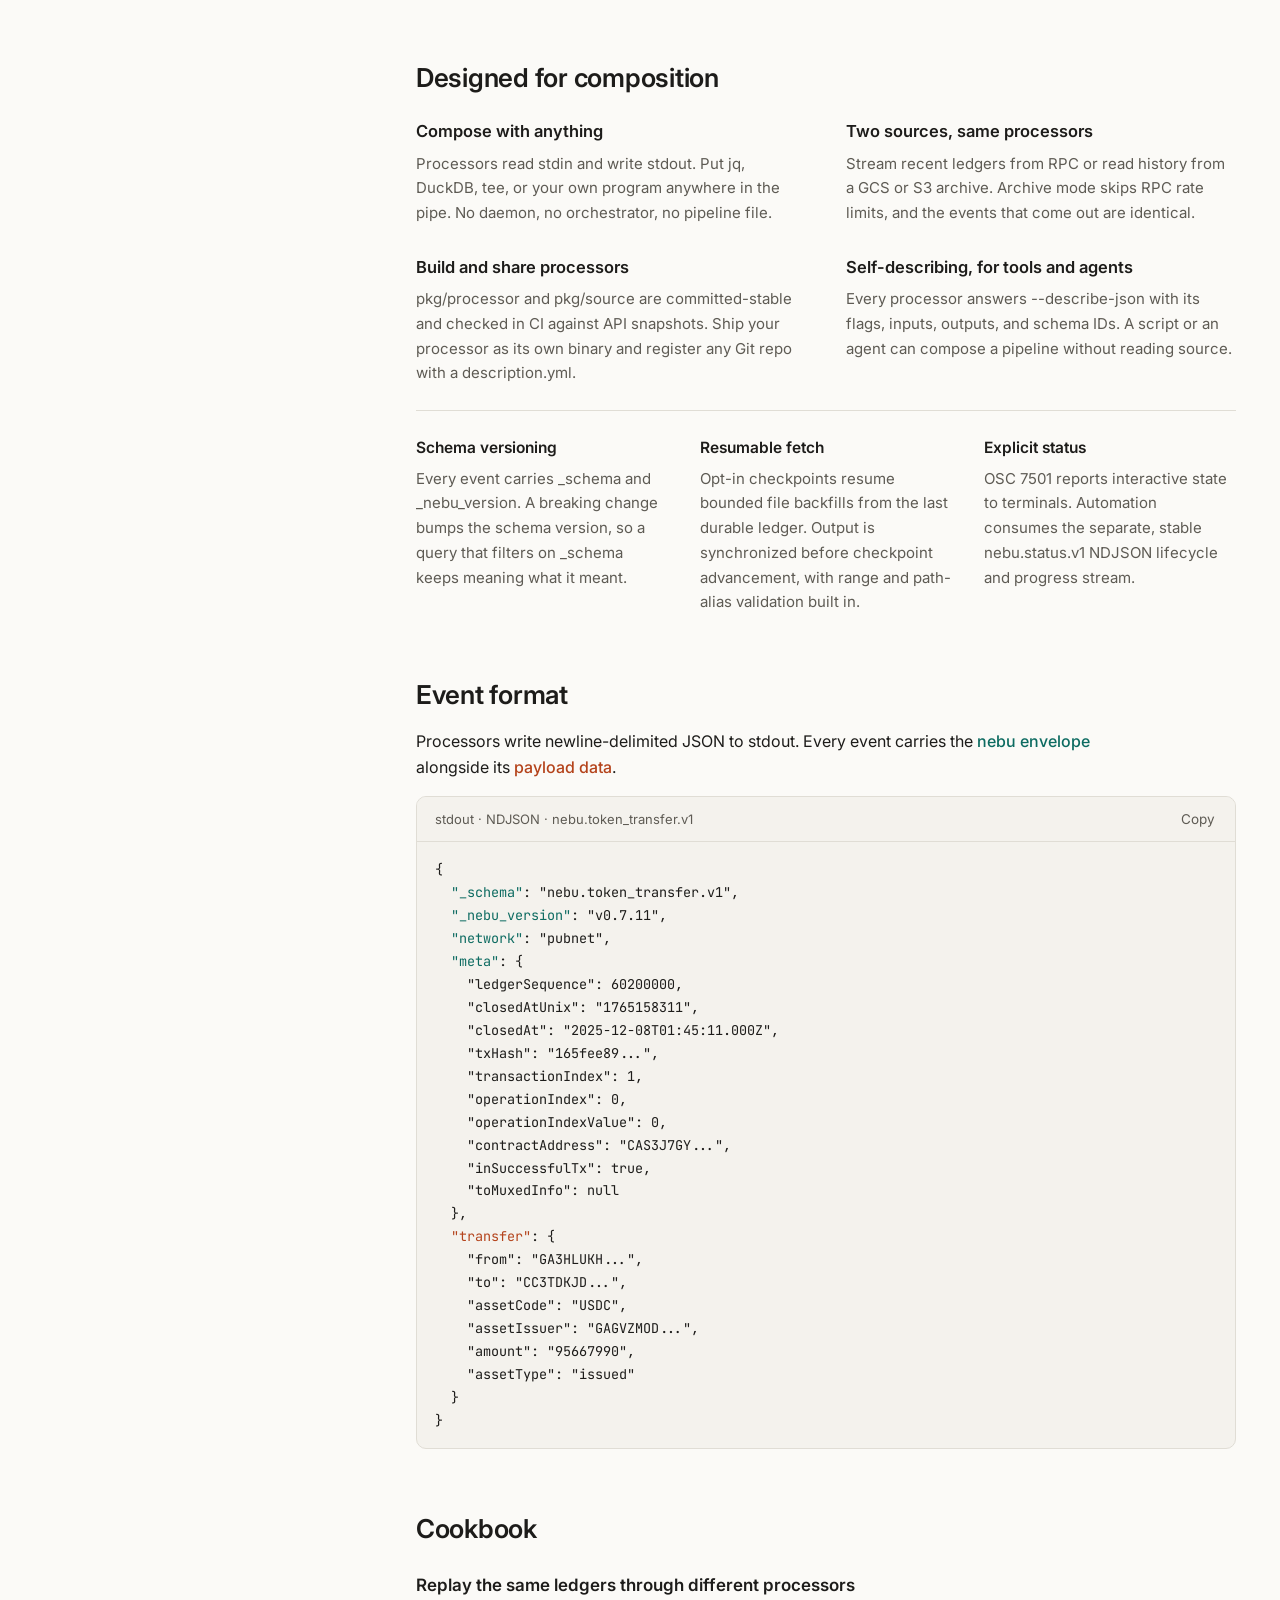
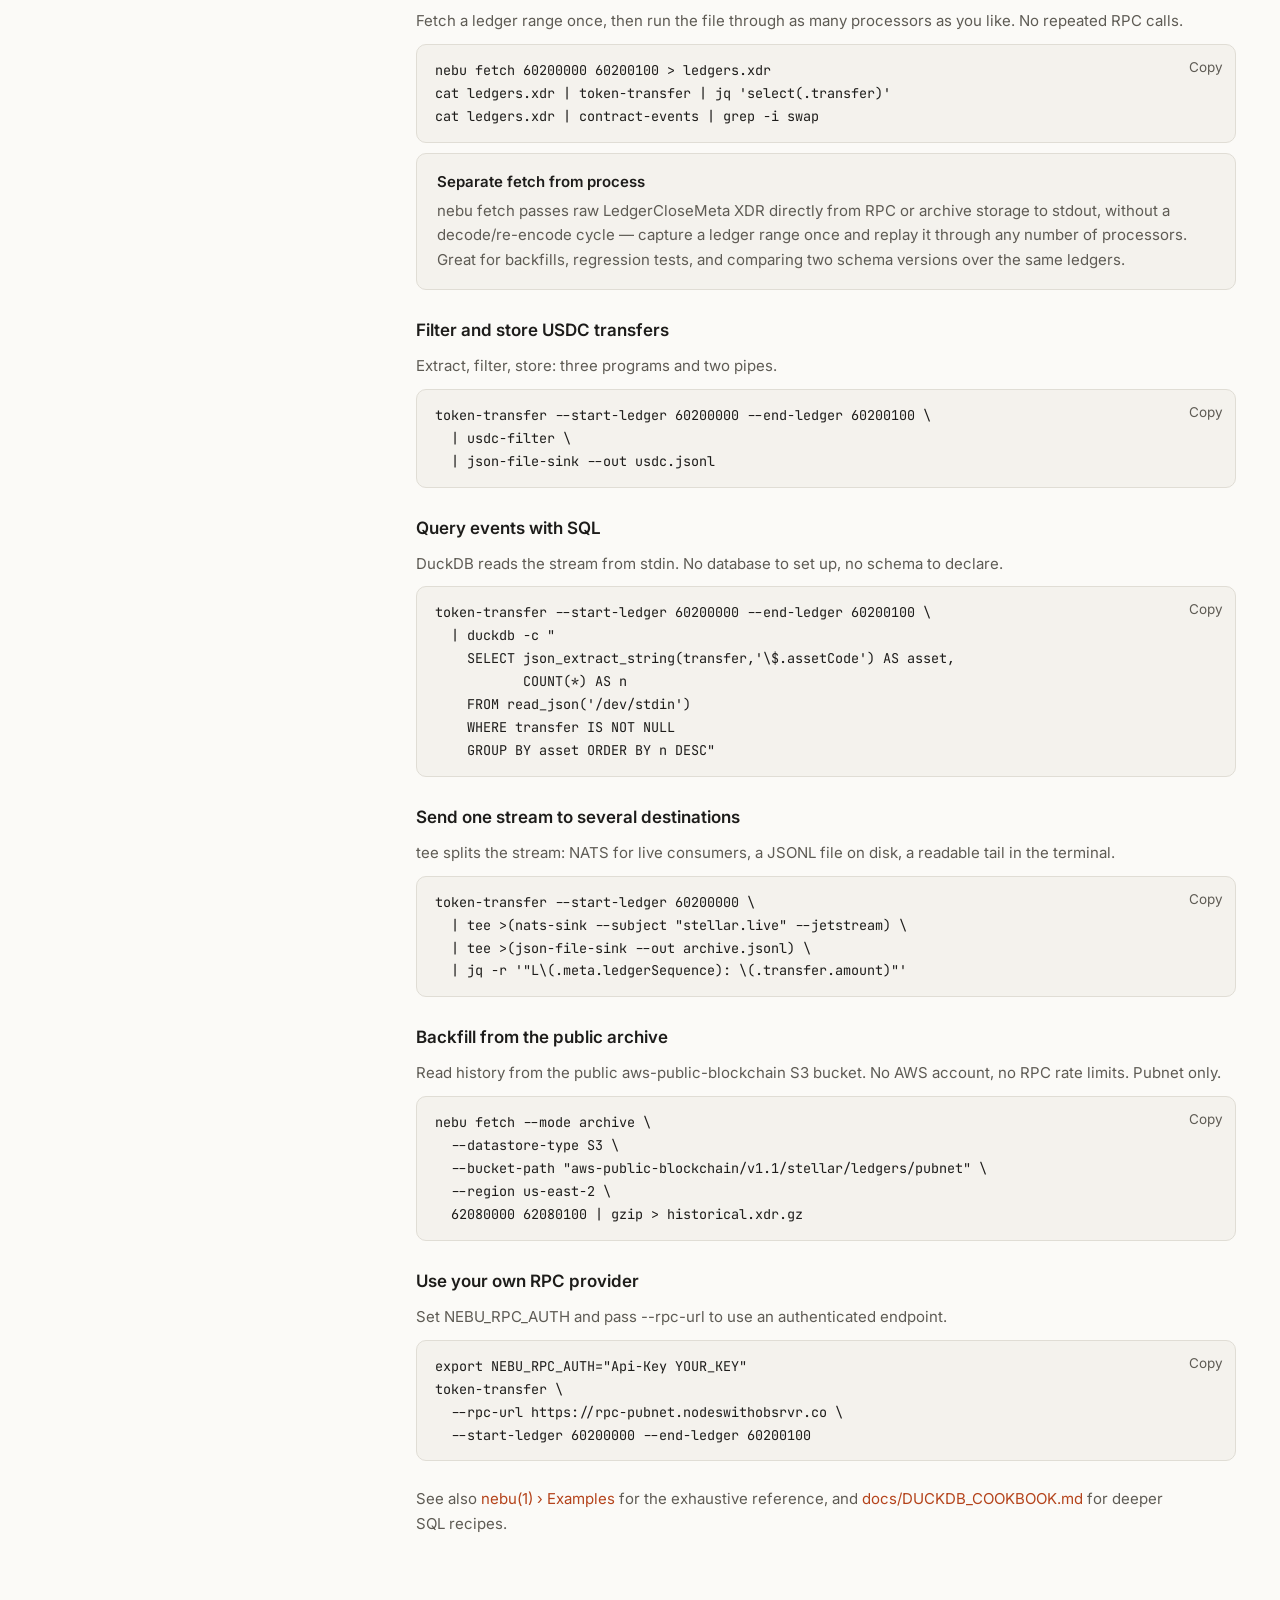
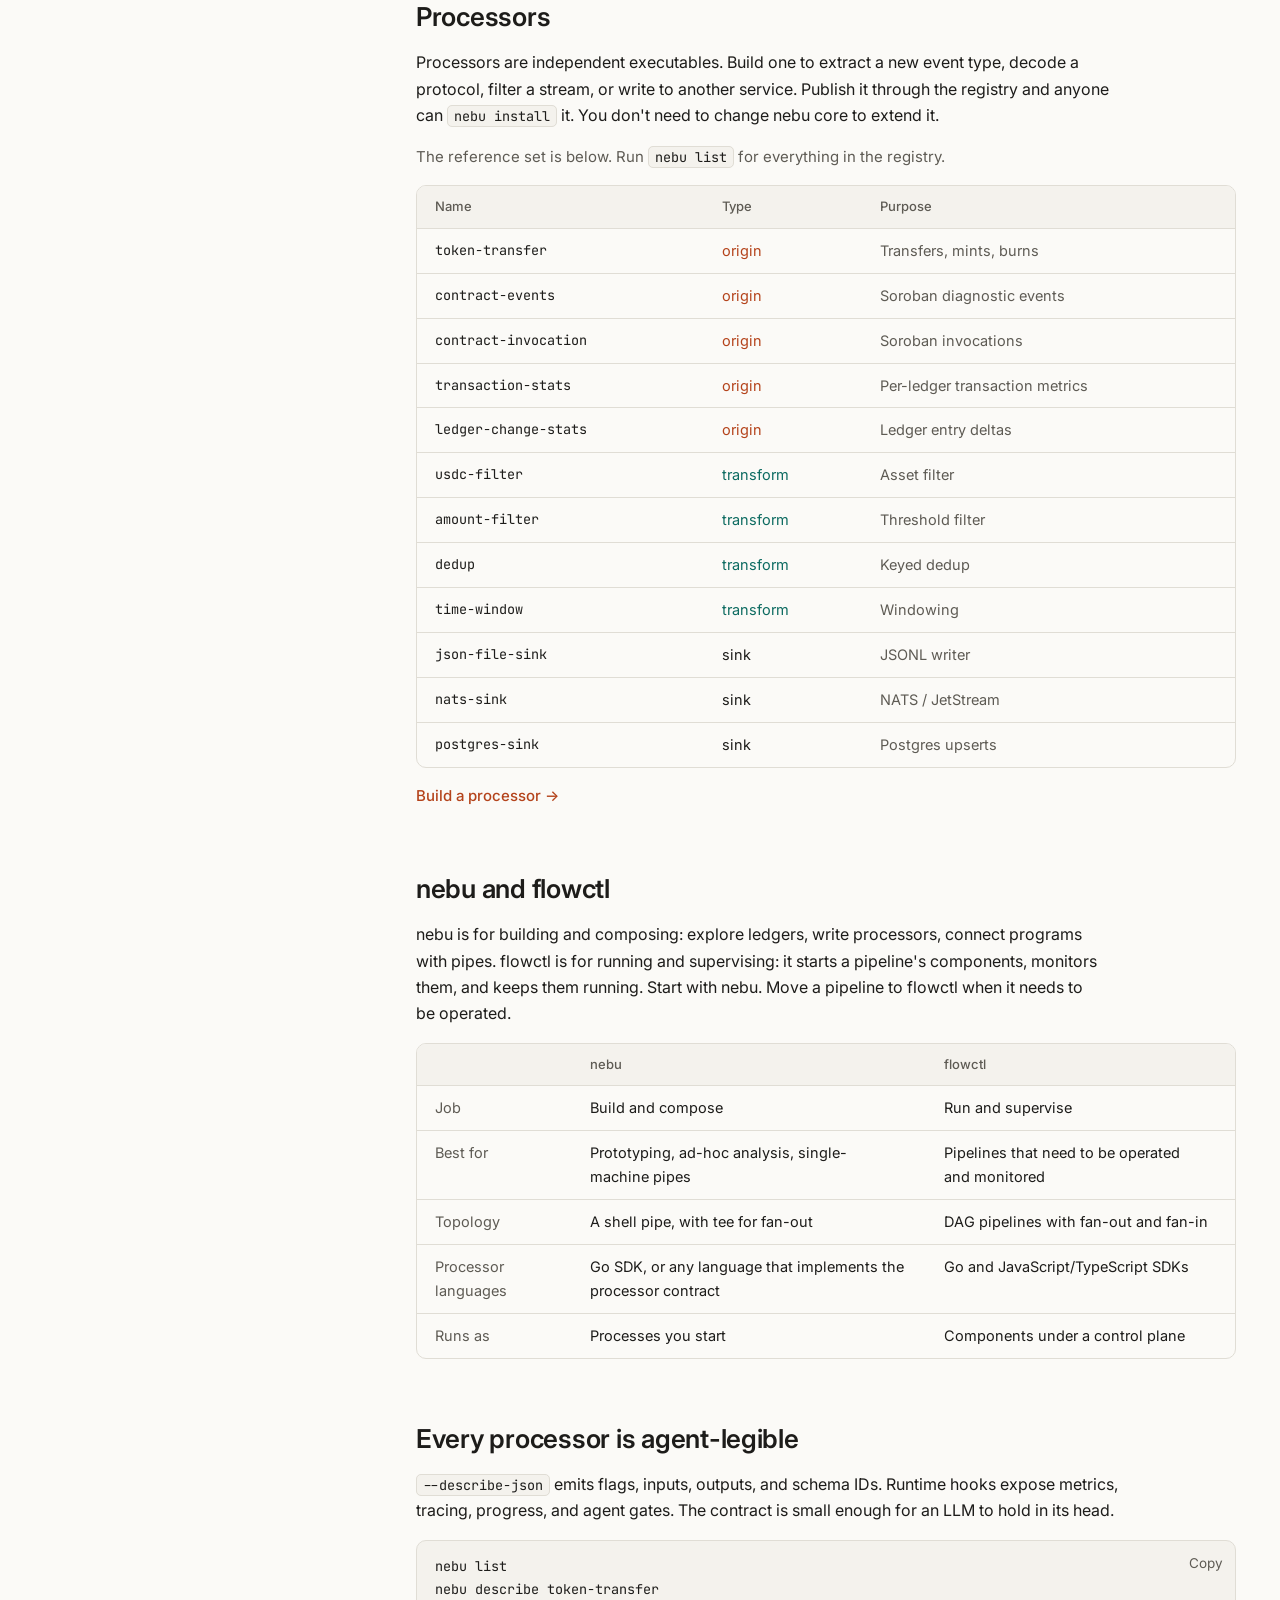
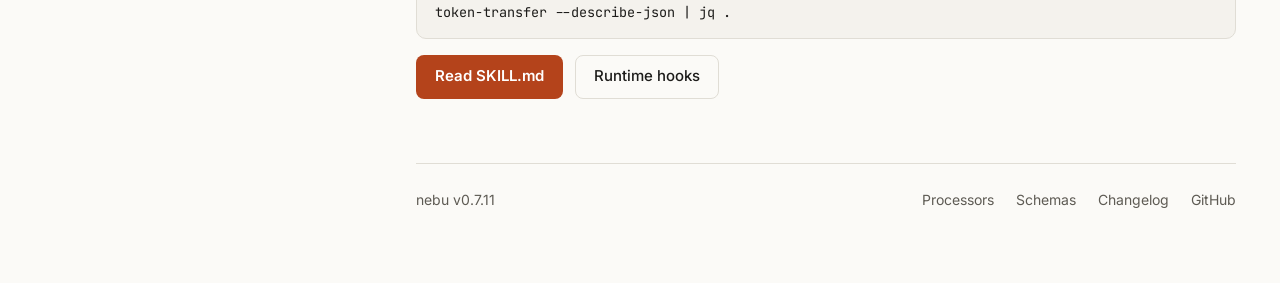
==== commit 2ea1bd50: "chore: repin the registry to nebu v0.7.11 and SDK v0.9.0 The registry's bump is merged, so the pin c" ====
--- a/docs/index.html
+++ b/docs/index.html
@@ -272,7 +272,7 @@
 </div>
 <pre class="code-block__pre code-block__pre--roomy">{
   <span class="teal">"_schema"</span>: "nebu.token_transfer.v1",
-  <span class="teal">"_nebu_version"</span>: "v0.7.9",
+  <span class="teal">"_nebu_version"</span>: "v0.7.11",
   <span class="teal">"network"</span>: "pubnet",
   <span class="teal">"meta"</span>: {
     "ledgerSequence": 60200000,
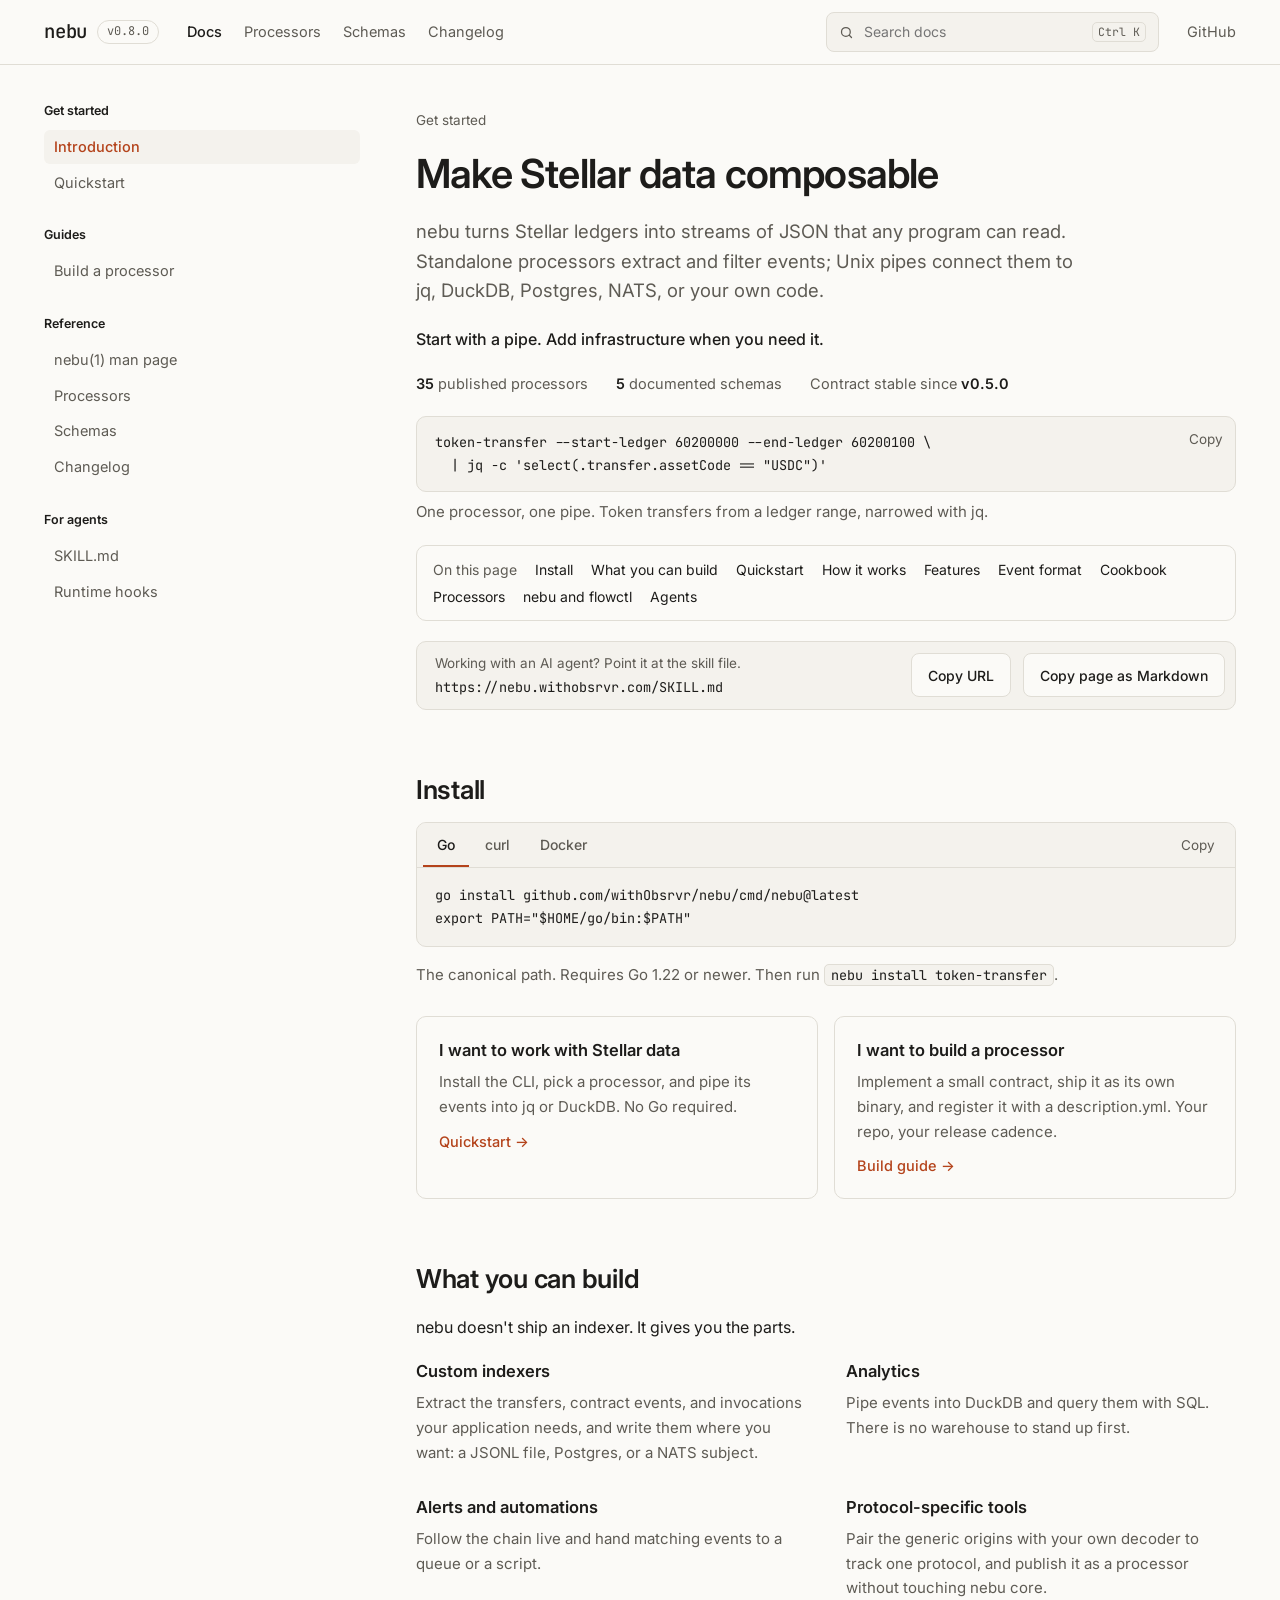
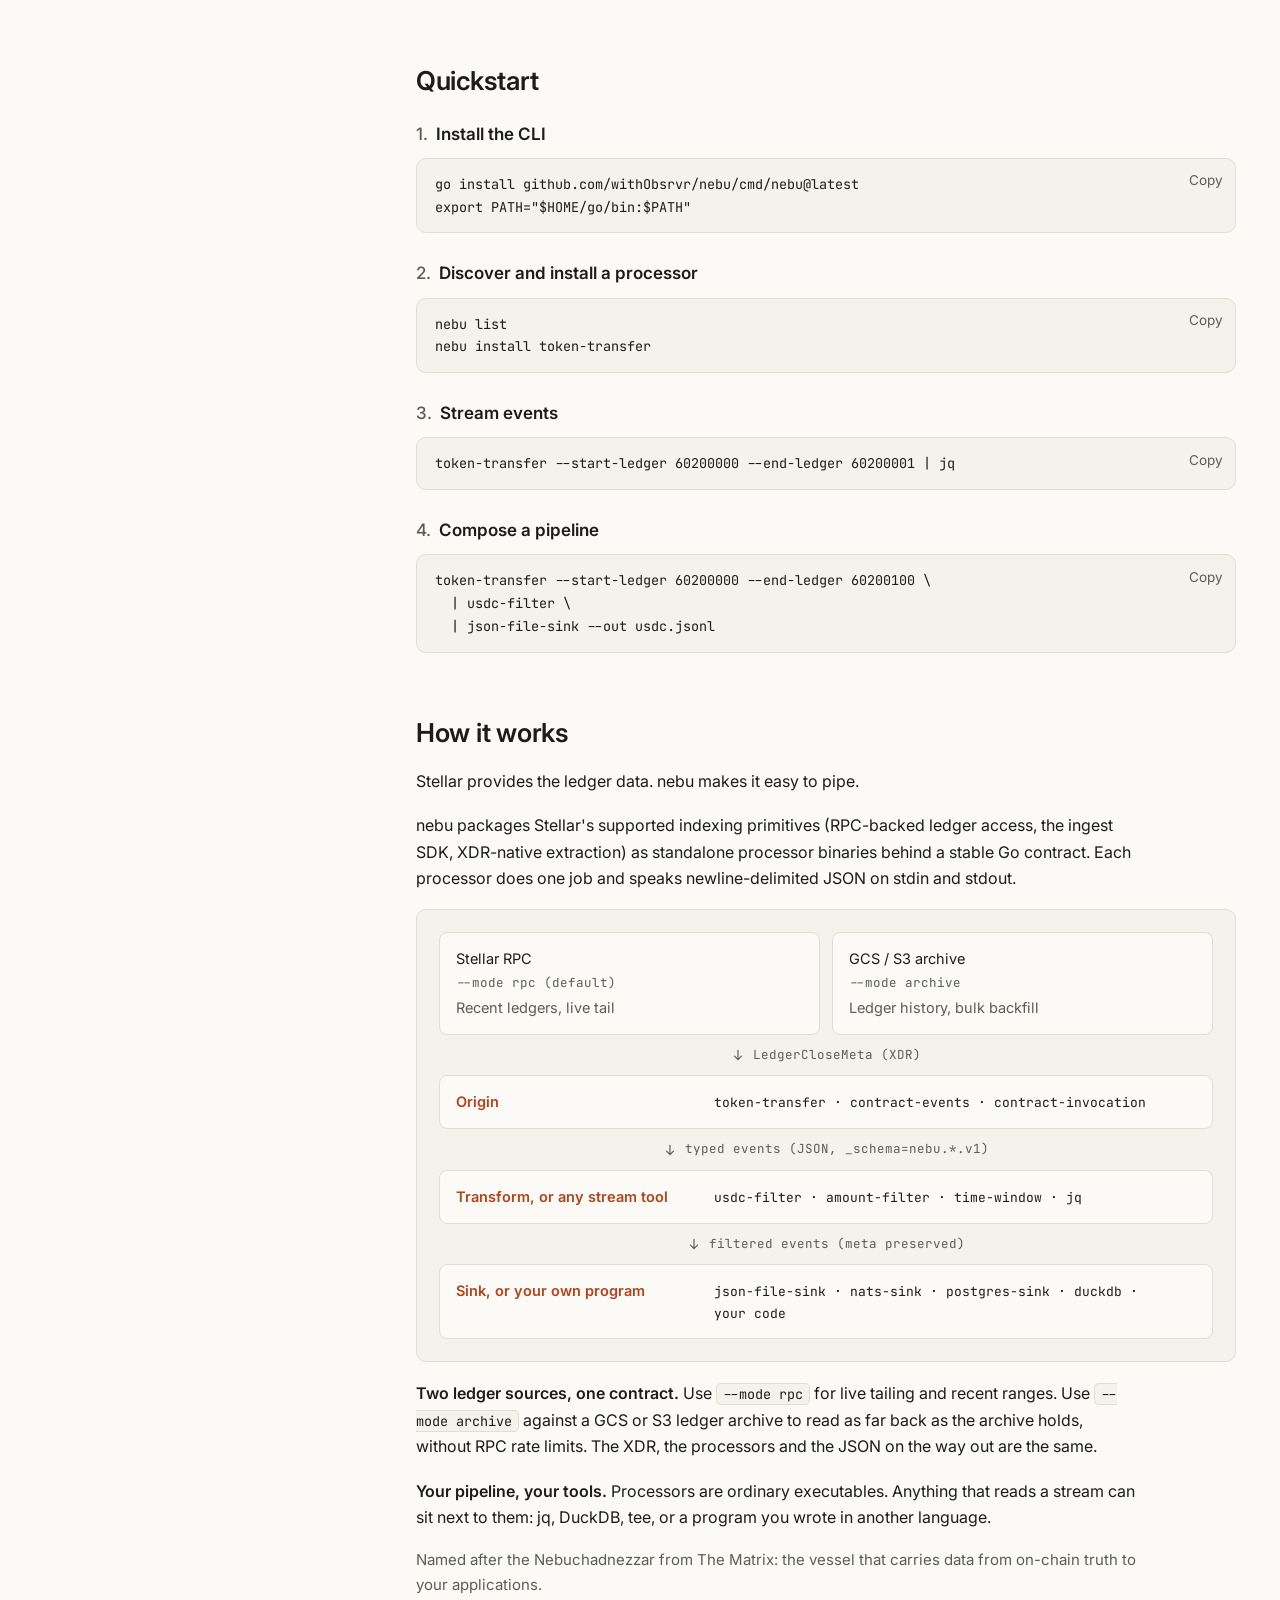
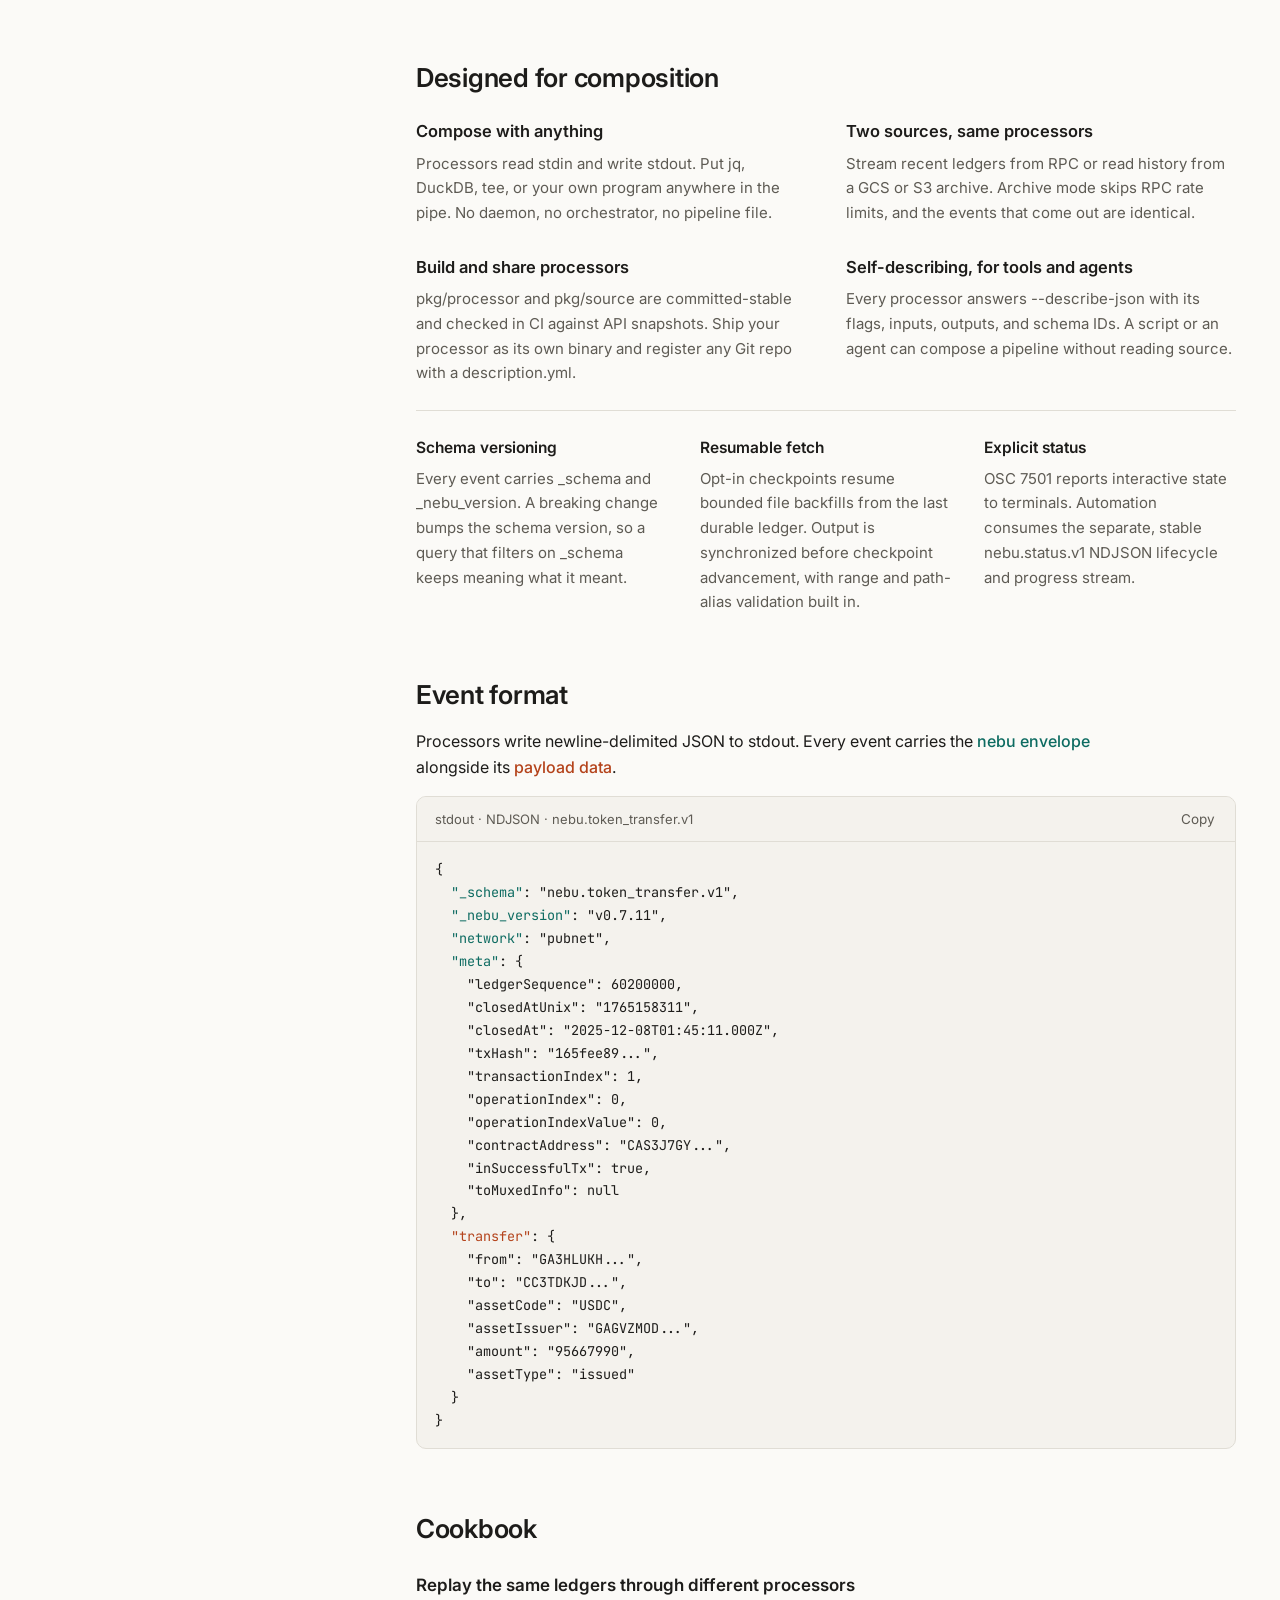
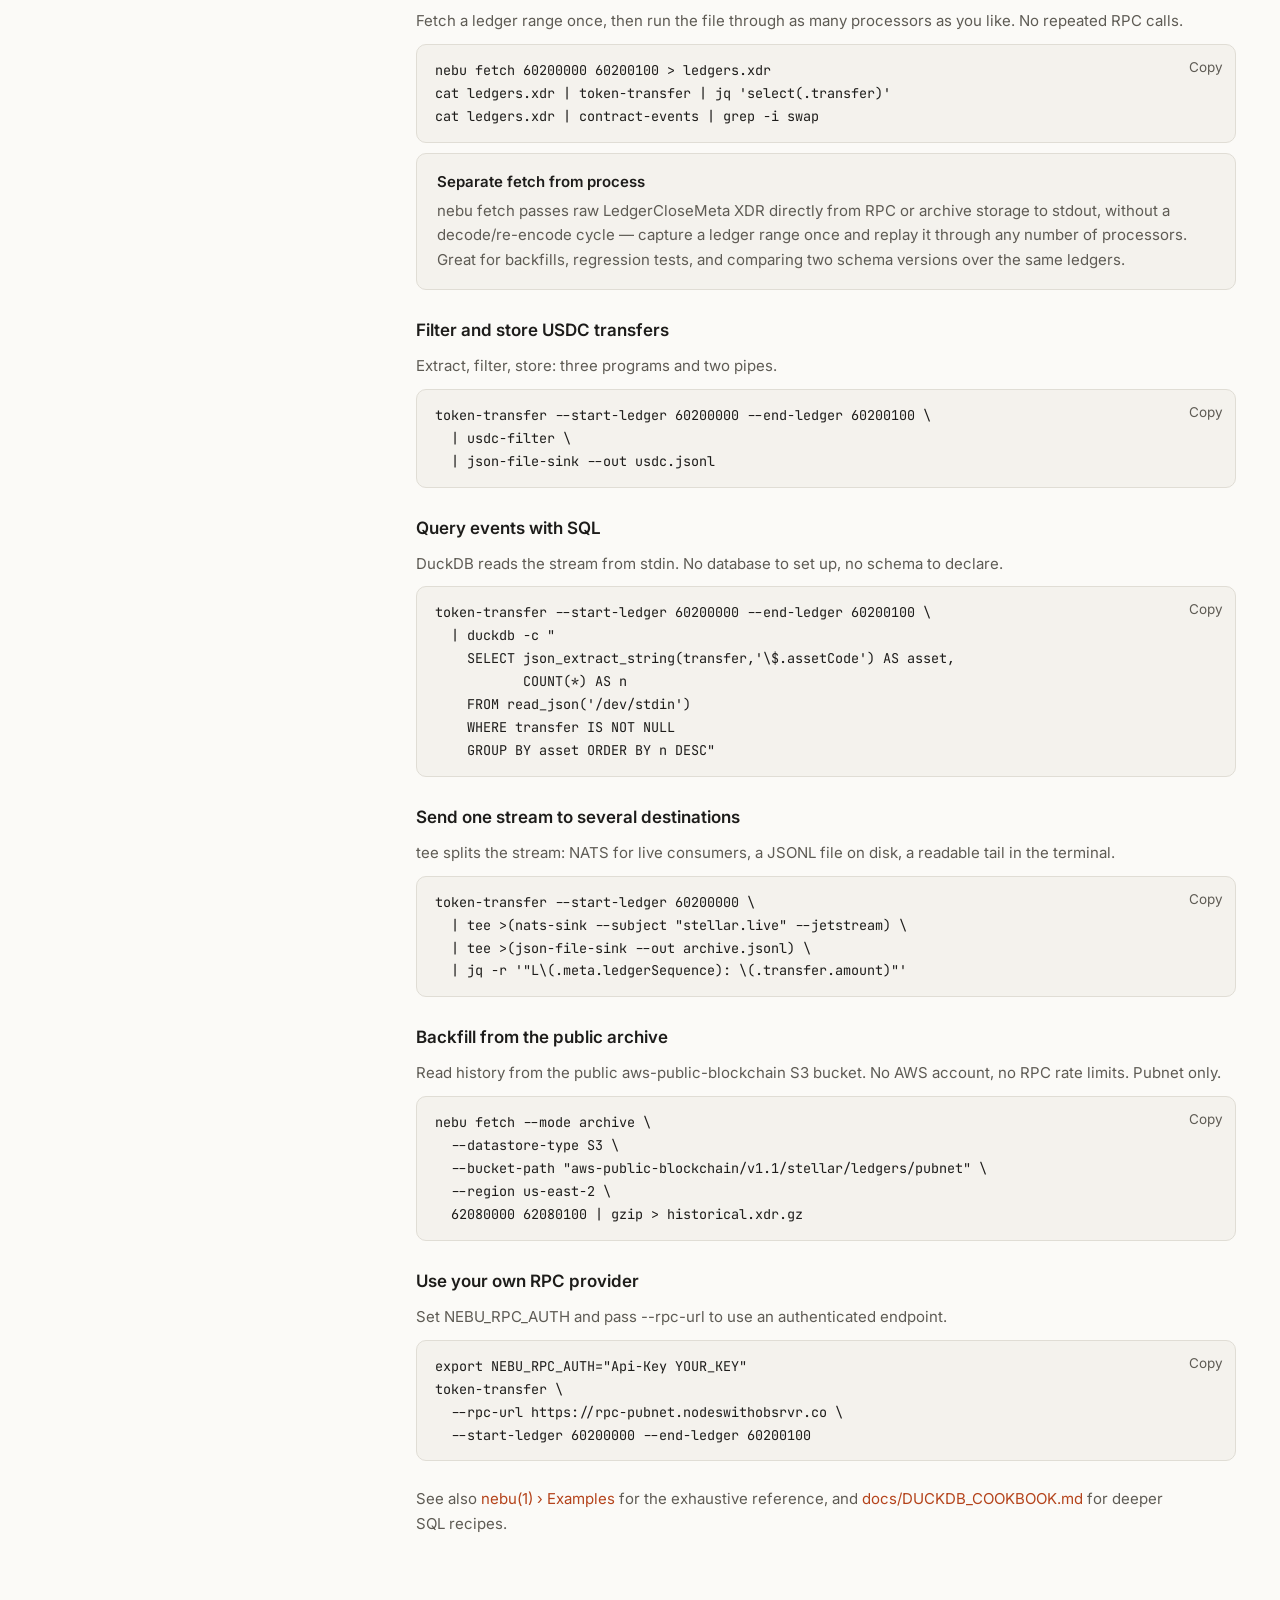
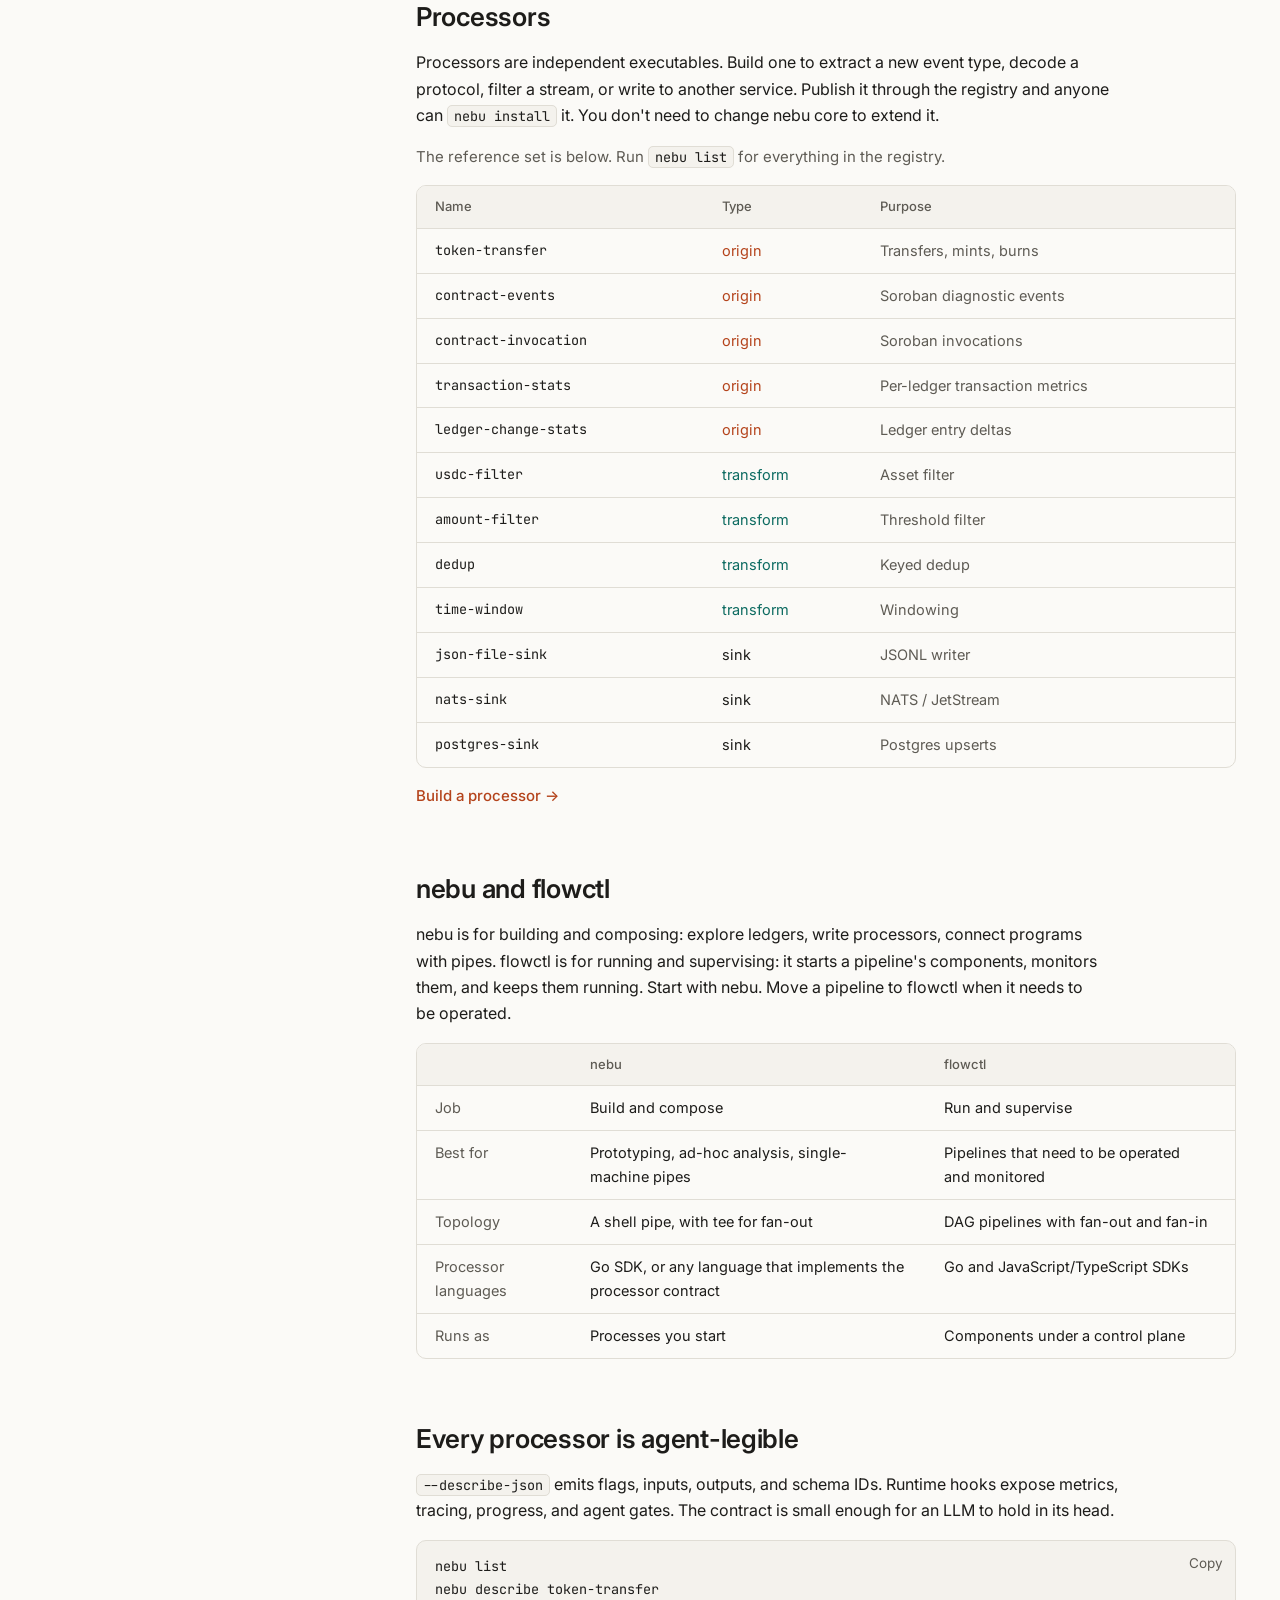
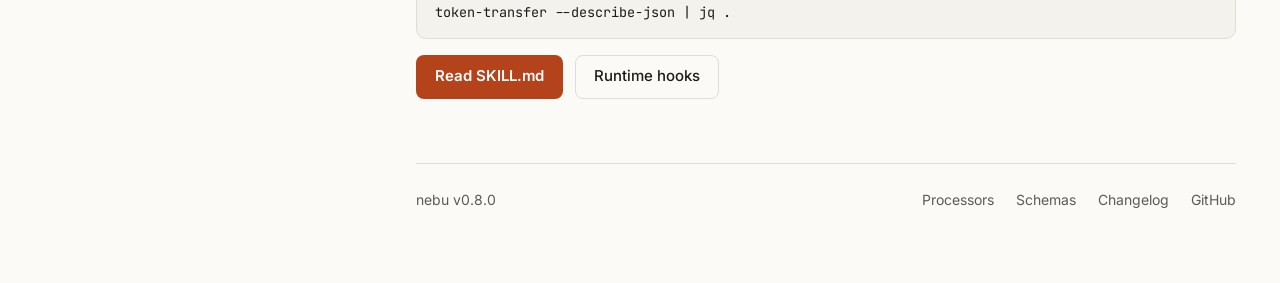
==== commit 2bea64a6: "docs: prepare v0.8.0 release Rolls Unreleased into v0.8.0. A minor rather than a patch: it adds publ" ====
--- a/docs/index.html
+++ b/docs/index.html
@@ -16,7 +16,7 @@
 <div class="site-header__inner">
 <a href="index.html" class="brand">
 <span class="brand__name">nebu</span>
-<span class="brand__version">v0.7.11</span>
+<span class="brand__version">v0.8.0</span>
 </a>
 <nav aria-label="Primary" class="site-nav">
 <a href="index.html" class="site-nav__link is-current">Docs</a>
@@ -453,7 +453,7 @@
 </section>
 
 <footer class="site-footer">
-<span>nebu v0.7.11</span>
+<span>nebu v0.8.0</span>
 <div class="site-footer__links">
 <a href="processors.html" class="muted">Processors</a>
 <a href="schemas.html" class="muted">Schemas</a>
